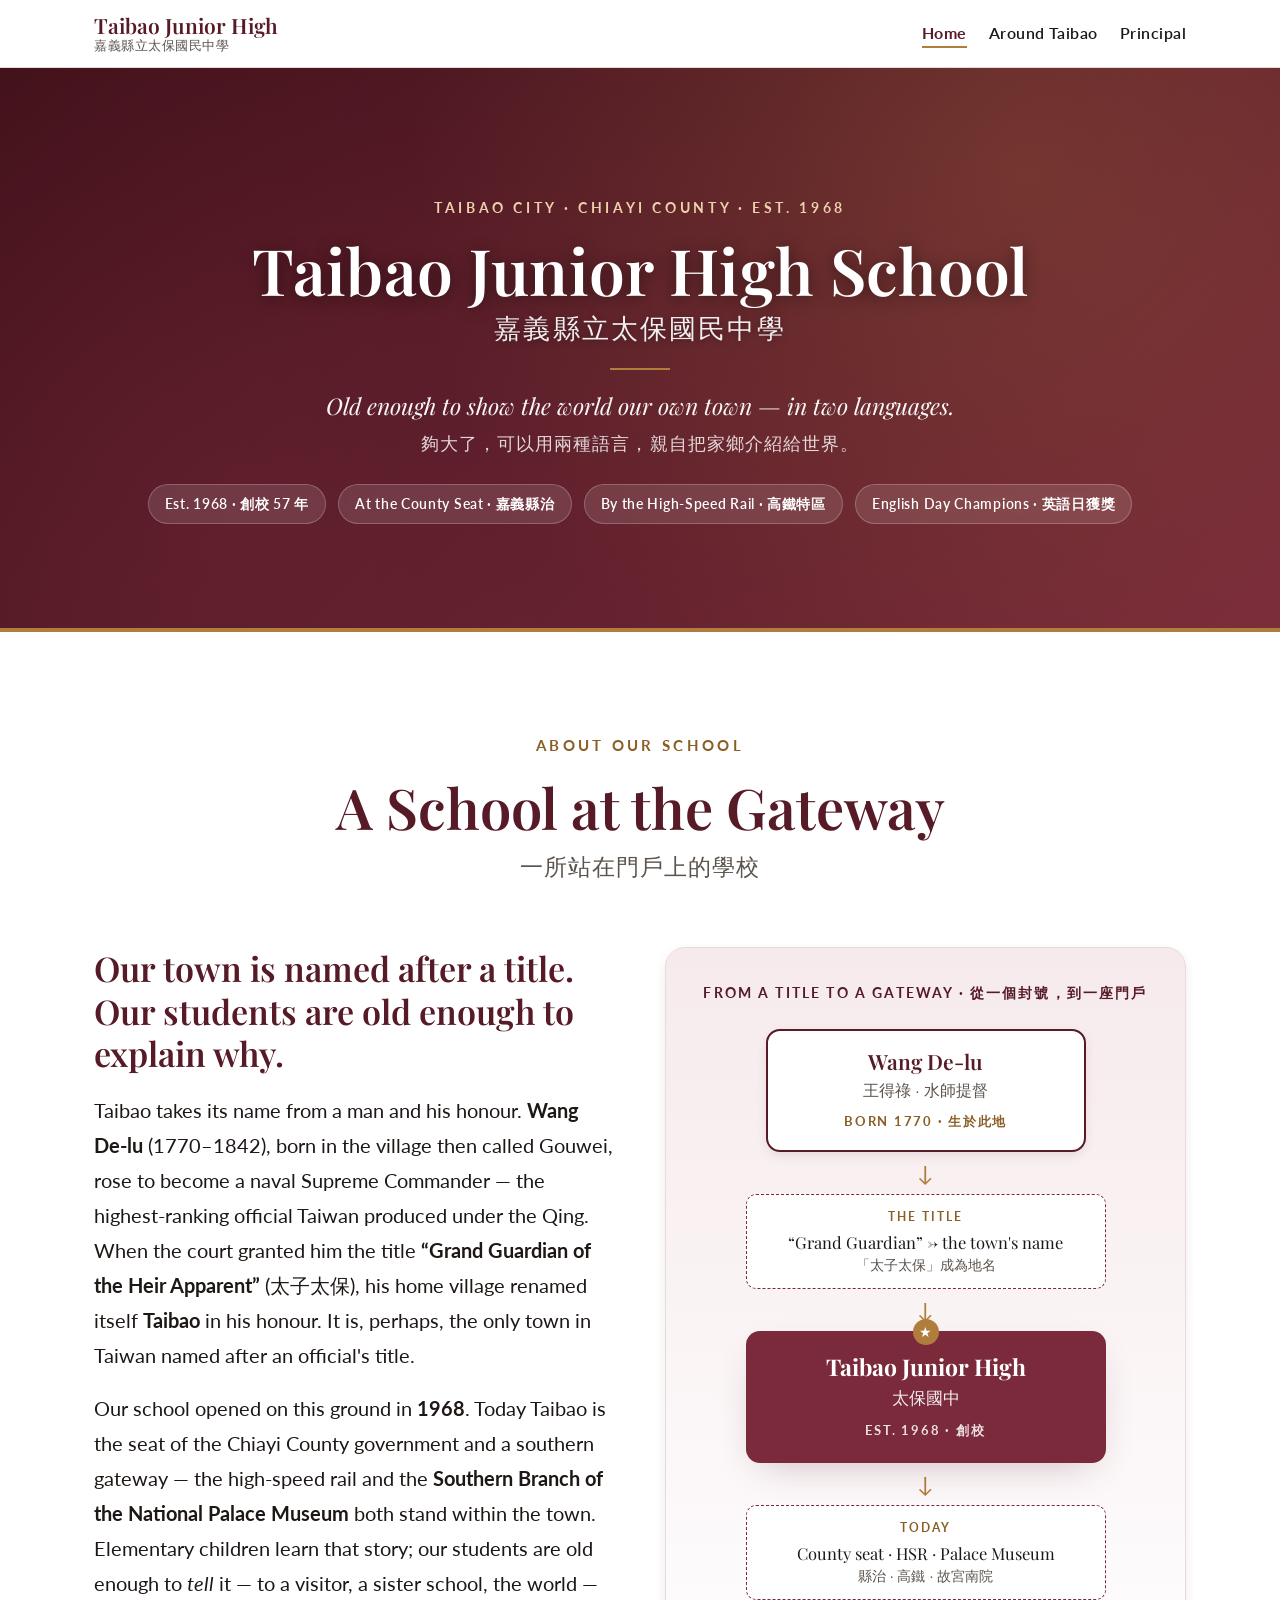
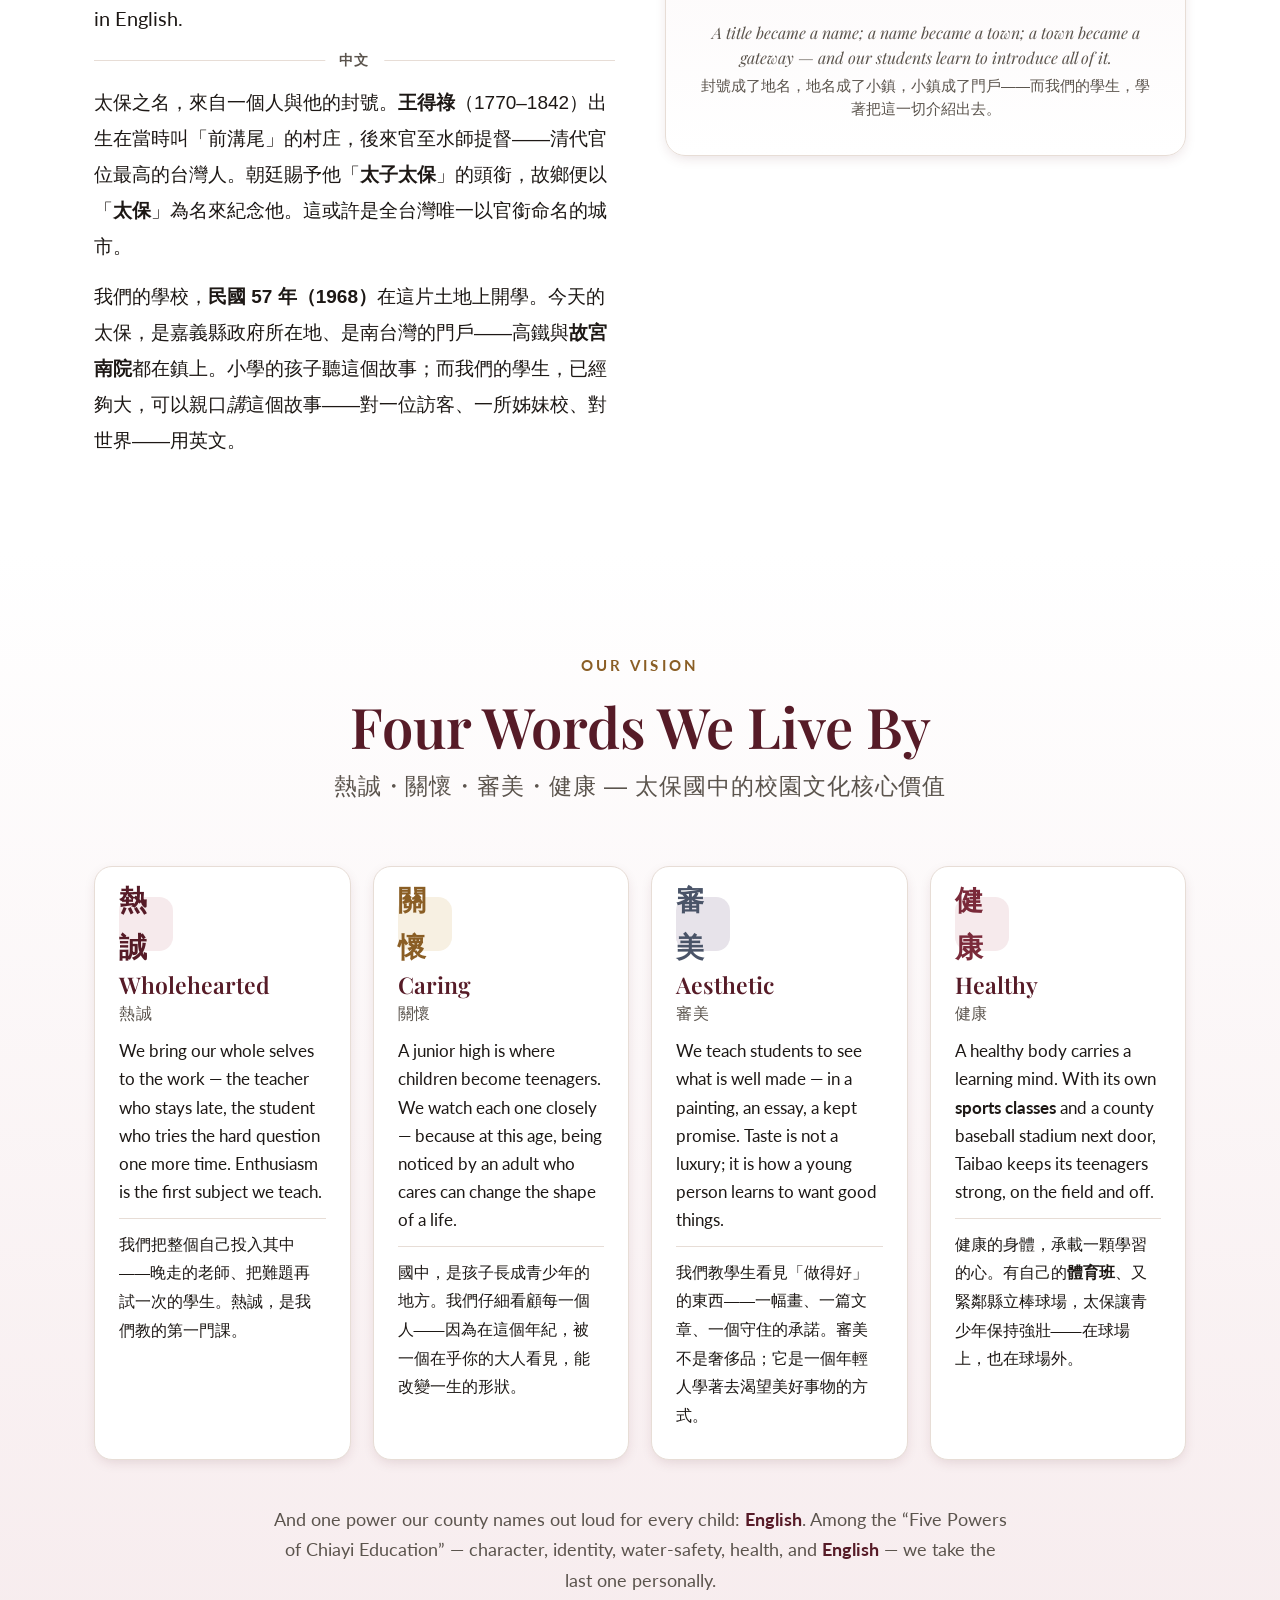
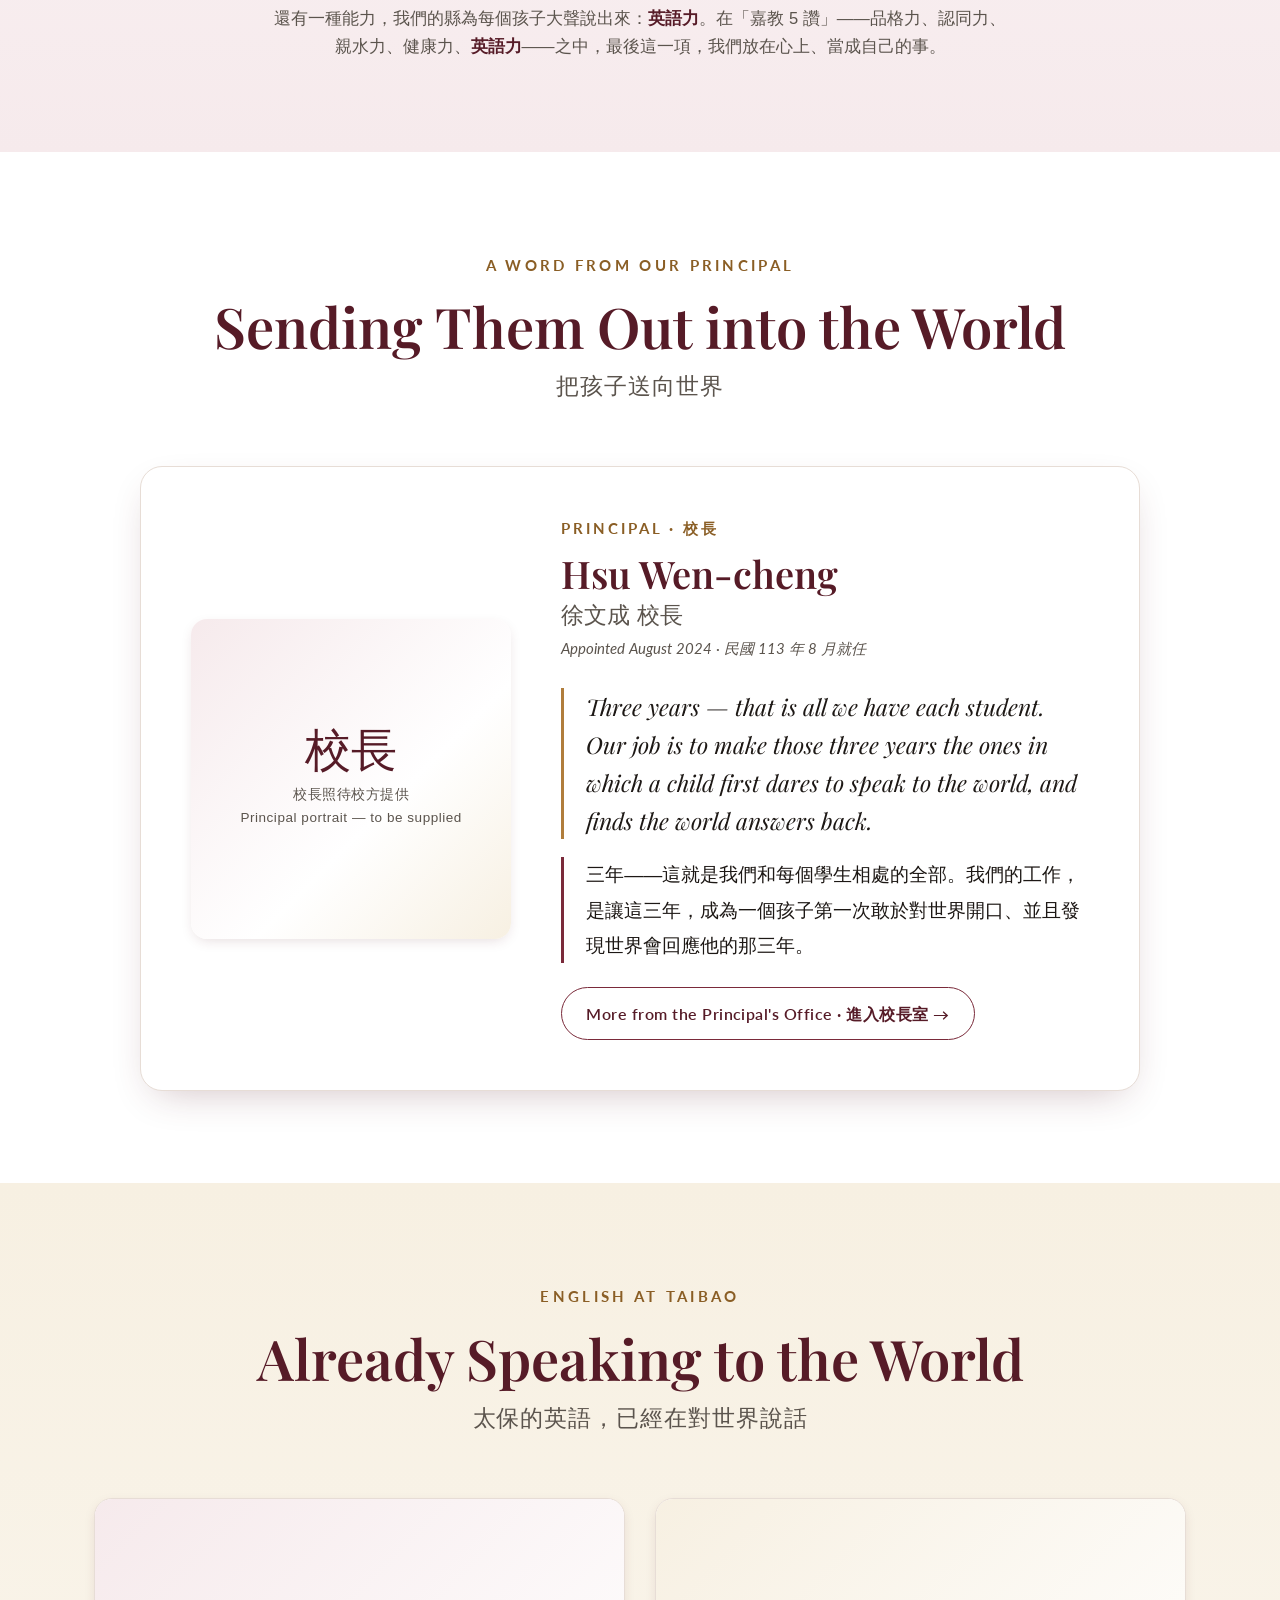
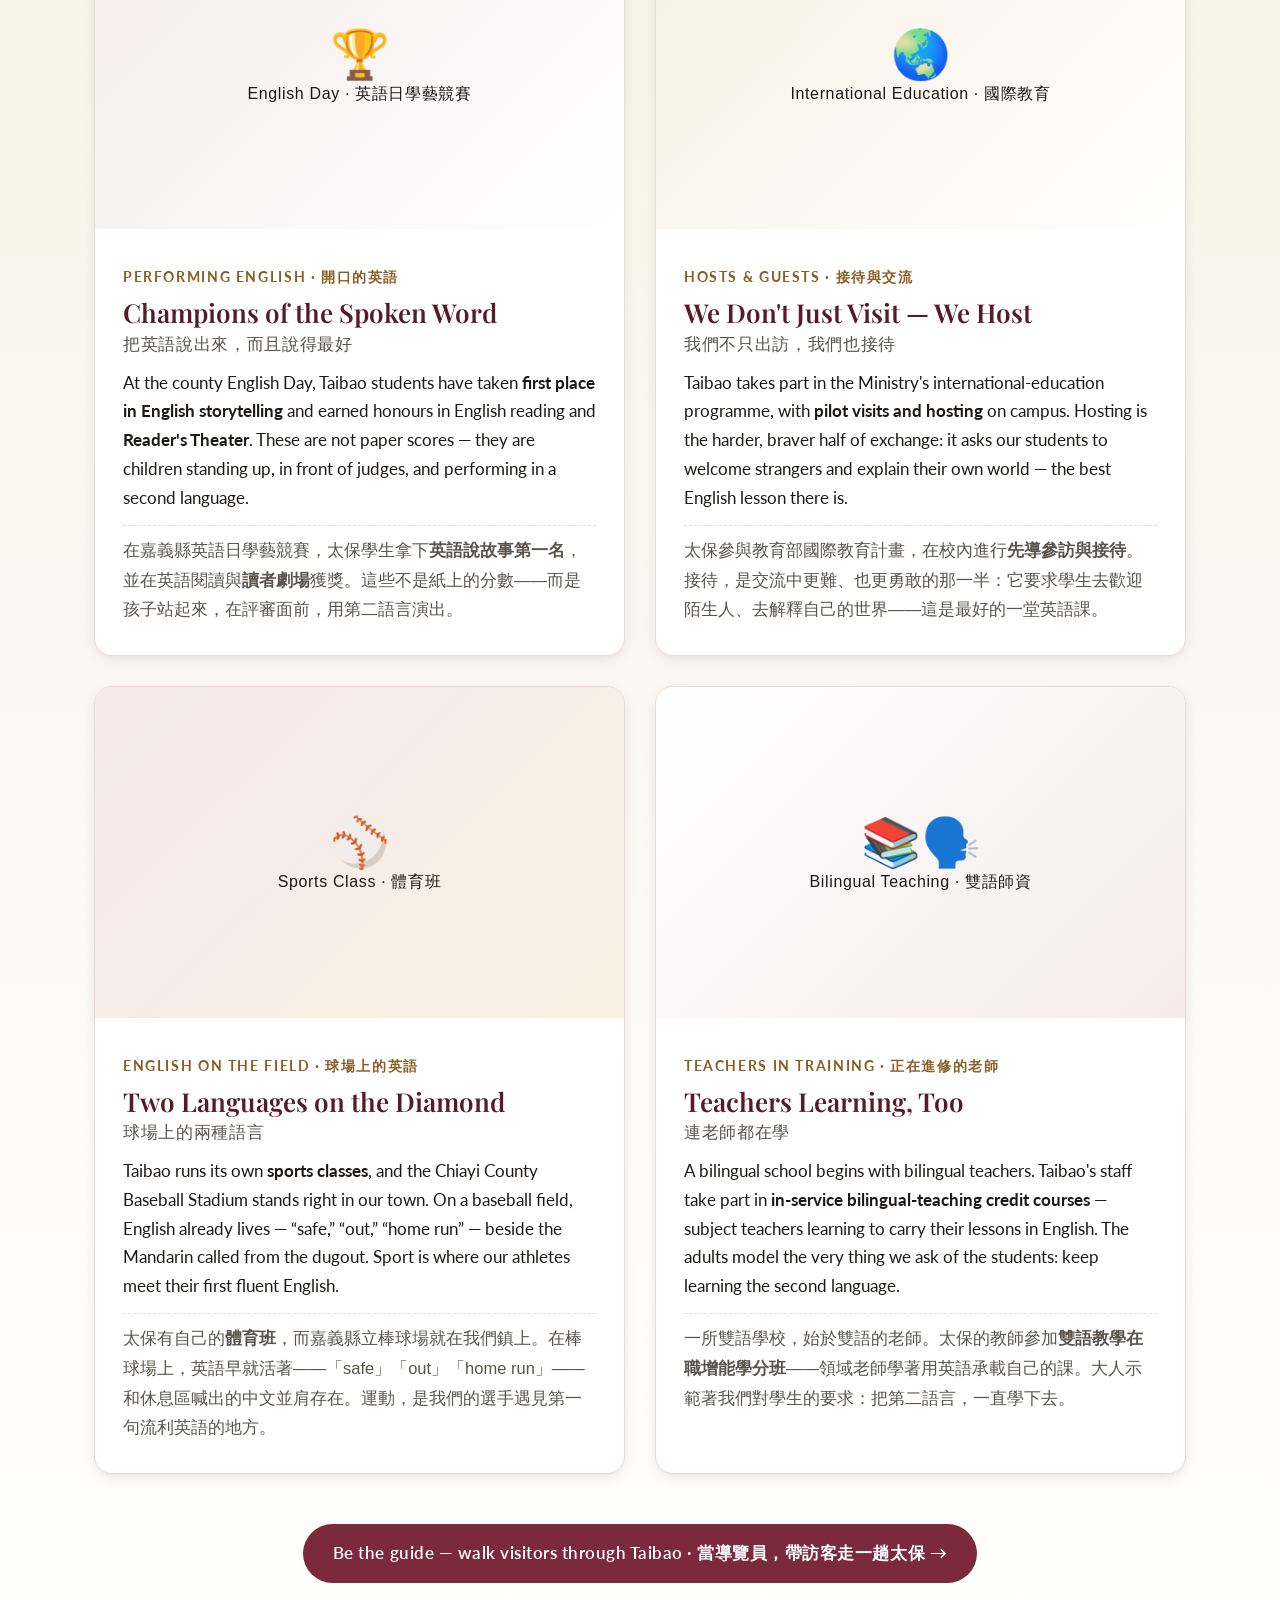
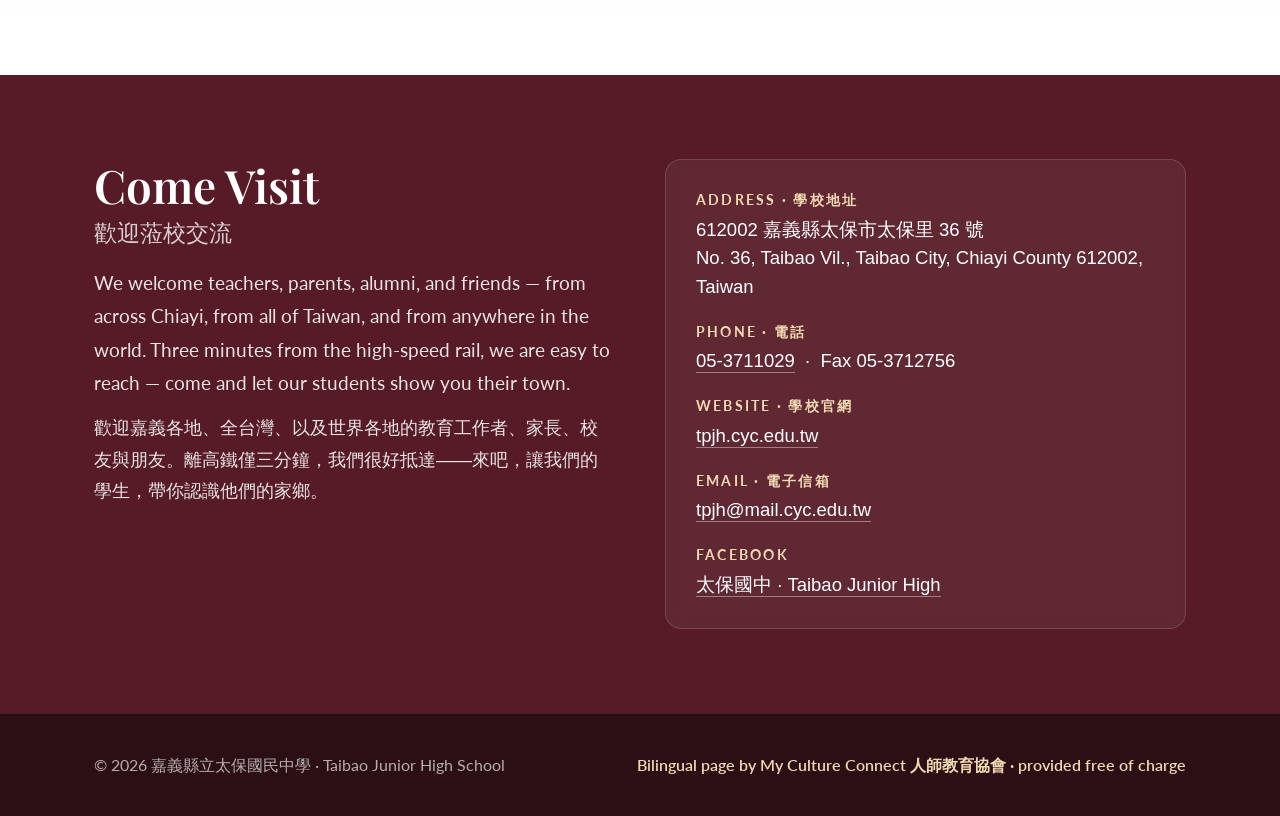
==== index.html @ 7dde96af "Initial bilingual site for Taibao Junior High School (太保國中) Three-page static bilingual (English-pri" ====
<!doctype html>
<html lang="en">
<head>
<meta charset="utf-8">
<meta http-equiv="Cache-Control" content="no-cache, no-store, must-revalidate">
<meta http-equiv="Pragma" content="no-cache">
<meta http-equiv="Expires" content="0">
<meta name="viewport" content="width=device-width,initial-scale=1">
<title>Taibao Junior High School · 嘉義縣立太保國民中學</title>
<meta name="description" content="Taibao Junior High School — a school at the civic gateway of Chiayi County, where students are old enough to show their hometown to the world in two languages. Home of English Day champions and the Southern Branch of the National Palace Museum. 嘉義縣立太保國民中學 — 座落於嘉義縣治與高鐵特區，培養能用雙語把家鄉介紹給世界的學生。">
<meta property="og:title" content="Taibao Junior High School · 嘉義縣立太保國民中學">
<meta property="og:description" content="Old enough to be the guides of our own town · 用雙語，把家鄉介紹給世界">
<meta property="og:type" content="website">

<link rel="preconnect" href="https://fonts.googleapis.com">
<link rel="preconnect" href="https://fonts.gstatic.com" crossorigin>
<link href="https://fonts.googleapis.com/css2?family=Playfair+Display:ital,wght@0,500;0,600;0,700;1,500;1,600&family=Lato:wght@400;500;700&display=swap" rel="stylesheet">

<link rel="stylesheet" href="assets/css/main.css">
</head>
<body>


<!-- ============ TOPBAR ============ -->
<div class="topbar">
  <div class="wrap topbar-inner">
    <div class="topbar-brand">
      <div class="topbar-name">
        Taibao Junior High
        <small>嘉義縣立太保國民中學</small>
      </div>
    </div>
    <nav class="topbar-nav">
      <a href="" class="is-active">Home</a>
      <a href="around-taibao/">Around Taibao</a>
      <a href="principal/">Principal</a>
    </nav>
  </div>
</div>


<!-- ============ TITLE ============ -->
<header class="title">
  <div class="wrap">
    <span class="title__eyebrow">Taibao City · Chiayi County · Est. 1968</span>
    <h1>Taibao Junior High School
      <div class="h1-zh">嘉義縣立太保國民中學</div>
    </h1>

    <hr class="title__divider">

    <p class="title__tagline">
      Old enough to show the world our own town &mdash; in two languages.
      <span class="tagline-zh">夠大了，可以用兩種語言，親自把家鄉介紹給世界。</span>
    </p>

    <div class="title__chips">
      <span>Est. 1968 · 創校 57 年</span>
      <span>At the County Seat · 嘉義縣治</span>
      <span>By the High-Speed Rail · 高鐵特區</span>
      <span>English Day Champions · 英語日獲獎</span>
    </div>
  </div>
</header>


<!-- ============ ABOUT ============ -->
<section class="about" id="about">
  <div class="wrap">
    <div class="section-head">
      <div class="eyebrow">About Our School</div>
      <h2>A School at the Gateway</h2>
      <div class="h2-zh">一所站在門戶上的學校</div>
    </div>

    <div class="about-grid">

      <div class="about-text">
        <h3>Our town is named after a title. Our students are old enough to explain why.</h3>
        <p class="en">Taibao takes its name from a man and his honour. <strong>Wang De-lu</strong> (1770&ndash;1842), born in the village then called Gouwei, rose to become a naval Supreme Commander &mdash; the highest-ranking official Taiwan produced under the Qing. When the court granted him the title <strong>&ldquo;Grand Guardian of the Heir Apparent&rdquo;</strong> (太子太保), his home village renamed itself <strong>Taibao</strong> in his honour. It is, perhaps, the only town in Taiwan named after an official's title.</p>
        <p class="en">Our school opened on this ground in <strong>1968</strong>. Today Taibao is the seat of the Chiayi County government and a southern gateway &mdash; the high-speed rail and the <strong>Southern Branch of the National Palace Museum</strong> both stand within the town. Elementary children learn that story; our students are old enough to <em>tell</em> it &mdash; to a visitor, a sister school, the world &mdash; in English.</p>

        <div class="zh-divider"></div>
        <div class="zh">
          <p>太保之名，來自一個人與他的封號。<strong>王得祿</strong>（1770&ndash;1842）出生在當時叫「前溝尾」的村庄，後來官至水師提督——清代官位最高的台灣人。朝廷賜予他「<strong>太子太保</strong>」的頭銜，故鄉便以「<strong>太保</strong>」為名來紀念他。這或許是全台灣唯一以官銜命名的城市。</p>
          <p>我們的學校，<strong>民國 57 年（1968）</strong>在這片土地上開學。今天的太保，是嘉義縣政府所在地、是南台灣的門戶——高鐵與<strong>故宮南院</strong>都在鎮上。小學的孩子聽這個故事；而我們的學生，已經夠大，可以親口<em>講</em>這個故事——對一位訪客、一所姊妹校、對世界——用英文。</p>
        </div>
      </div>

      <aside class="lineage" aria-label="Taibao town and school timeline">
        <div class="lineage__label">From a Title to a Gateway · 從一個封號，到一座門戶</div>

        <div class="lineage__trunk">
          <div class="name">Wang De-lu</div>
          <div class="name-zh">王得祿 · 水師提督</div>
          <div class="year">BORN 1770 · 生於此地</div>
        </div>

        <div class="lineage__arrow">↓</div>

        <div class="lineage__branch-step">
          <div class="step-label">the title</div>
          <div class="step-text">&ldquo;Grand Guardian&rdquo; → the town's name<br><small>「太子太保」成為地名</small></div>
        </div>

        <div class="lineage__arrow">↓</div>

        <div class="lineage__seed">
          <div class="name">Taibao Junior High</div>
          <div class="name-zh">太保國中</div>
          <div class="year">EST. 1968 · 創校</div>
        </div>

        <div class="lineage__arrow">↓</div>

        <div class="lineage__branch-step">
          <div class="step-label">today</div>
          <div class="step-text">County seat · HSR · Palace Museum<br><small>縣治 · 高鐵 · 故宮南院</small></div>
        </div>

        <p class="lineage__caption">
          A title became a name; a name became a town; a town became a gateway &mdash; and our students learn to introduce all of it.
          <span class="zh">封號成了地名，地名成了小鎮，小鎮成了門戶——而我們的學生，學著把這一切介紹出去。</span>
        </p>
      </aside>
    </div>
  </div>
</section>


<!-- ============ IDENTITY (vision 熱誠・關懷・審美・健康 + 嘉教5讚) ============ -->
<section class="identity" id="identity">
  <div class="wrap">
    <div class="section-head">
      <div class="eyebrow">Our Vision</div>
      <h2>Four Words We Live By</h2>
      <div class="h2-zh">熱誠・關懷・審美・健康 — 太保國中的校園文化核心價值</div>
    </div>

    <div class="pillars">

      <article class="pillar">
        <div class="icon">熱誠</div>
        <h3>Wholehearted
          <small>熱誠</small>
        </h3>
        <p class="en-body">We bring our whole selves to the work &mdash; the teacher who stays late, the student who tries the hard question one more time. Enthusiasm is the first subject we teach.</p>
        <div class="divider-tiny"></div>
        <p class="zh-body">我們把整個自己投入其中——晚走的老師、把難題再試一次的學生。熱誠，是我們教的第一門課。</p>
      </article>

      <article class="pillar">
        <div class="icon">關懷</div>
        <h3>Caring
          <small>關懷</small>
        </h3>
        <p class="en-body">A junior high is where children become teenagers. We watch each one closely &mdash; because at this age, being noticed by an adult who cares can change the shape of a life.</p>
        <div class="divider-tiny"></div>
        <p class="zh-body">國中，是孩子長成青少年的地方。我們仔細看顧每一個人——因為在這個年紀，被一個在乎你的大人看見，能改變一生的形狀。</p>
      </article>

      <article class="pillar">
        <div class="icon">審美</div>
        <h3>Aesthetic
          <small>審美</small>
        </h3>
        <p class="en-body">We teach students to see what is well made &mdash; in a painting, an essay, a kept promise. Taste is not a luxury; it is how a young person learns to want good things.</p>
        <div class="divider-tiny"></div>
        <p class="zh-body">我們教學生看見「做得好」的東西——一幅畫、一篇文章、一個守住的承諾。審美不是奢侈品；它是一個年輕人學著去渴望美好事物的方式。</p>
      </article>

      <article class="pillar">
        <div class="icon">健康</div>
        <h3>Healthy
          <small>健康</small>
        </h3>
        <p class="en-body">A healthy body carries a learning mind. With its own <strong>sports classes</strong> and a county baseball stadium next door, Taibao keeps its teenagers strong, on the field and off.</p>
        <div class="divider-tiny"></div>
        <p class="zh-body">健康的身體，承載一顆學習的心。有自己的<strong>體育班</strong>、又緊鄰縣立棒球場，太保讓青少年保持強壯——在球場上，也在球場外。</p>
      </article>

    </div>

    <p class="identity__note">
      And one power our county names out loud for every child: <strong>English</strong>. Among the &ldquo;Five Powers of Chiayi Education&rdquo; &mdash; character, identity, water-safety, health, and <strong>English</strong> &mdash; we take the last one personally.
      <span class="zh">還有一種能力，我們的縣為每個孩子大聲說出來：<strong>英語力</strong>。在「嘉教 5 讚」——品格力、認同力、親水力、健康力、<strong>英語力</strong>——之中，最後這一項，我們放在心上、當成自己的事。</span>
    </p>
  </div>
</section>


<!-- ============ PRINCIPAL ============ -->
<!-- NOTE: Principal name 徐文成 per Chiayi County school registry (appointed 2024-08).
     Confirm English romanisation + portrait + a real quote with the school before public launch. -->
<section class="principal" id="principal">
  <div class="wrap">
    <div class="section-head">
      <div class="eyebrow">A Word from Our Principal</div>
      <h2>Sending Them Out into the World</h2>
      <div class="h2-zh">把孩子送向世界</div>
    </div>

    <div class="principal-card">
      <div class="principal-photo">
        <!-- Drop principal portrait at /photos/principal-portrait.jpg and replace the placeholder below -->
        <div class="placeholder">
          <div class="glyph">校長</div>
          <small>校長照待校方提供<br>Principal portrait — to be supplied</small>
        </div>
      </div>

      <div class="principal-text">
        <div class="role">Principal · 校長</div>
        <h3>Hsu Wen-cheng
          <small>徐文成 校長</small>
        </h3>
        <p class="since">Appointed August 2024 · 民國 113 年 8 月就任</p>

        <blockquote>
          Three years &mdash; that is all we have each student. Our job is to make those three years the ones in which a child first dares to speak to the world, and finds the world answers back.
        </blockquote>

        <div class="zh-quote">
          三年——這就是我們和每個學生相處的全部。我們的工作，是讓這三年，成為一個孩子第一次敢於對世界開口、並且發現世界會回應他的那三年。
        </div>

        <a class="principal-cta" href="principal/">More from the Principal's Office · 進入校長室 →</a>
      </div>
    </div>
  </div>
</section>


<!-- ============ ENGLISH AT TAIBAO ============ -->
<section class="life" id="english">
  <div class="wrap">
    <div class="section-head">
      <div class="eyebrow">English at Taibao</div>
      <h2>Already Speaking to the World</h2>
      <div class="h2-zh">太保的英語，已經在對世界說話</div>
    </div>

    <div class="life-grid">

      <article class="life-card">
        <div class="life-card__img bg-garnet">
          <div class="glyph">🏆<small>English Day · 英語日學藝競賽</small></div>
        </div>
        <div class="life-card__body">
          <span class="tag">Performing English · 開口的英語</span>
          <h3>Champions of the Spoken Word
            <small>把英語說出來，而且說得最好</small>
          </h3>
          <p class="en-text">At the county English Day, Taibao students have taken <strong>first place in English storytelling</strong> and earned honours in English reading and <strong>Reader's Theater</strong>. These are not paper scores &mdash; they are children standing up, in front of judges, and performing in a second language.</p>
          <p class="zh-text">在嘉義縣英語日學藝競賽，太保學生拿下<strong>英語說故事第一名</strong>，並在英語閱讀與<strong>讀者劇場</strong>獲獎。這些不是紙上的分數——而是孩子站起來，在評審面前，用第二語言演出。</p>
        </div>
      </article>

      <article class="life-card">
        <div class="life-card__img bg-bronze">
          <div class="glyph">🌏<small>International Education · 國際教育</small></div>
        </div>
        <div class="life-card__body">
          <span class="tag">Hosts &amp; Guests · 接待與交流</span>
          <h3>We Don't Just Visit — We Host
            <small>我們不只出訪，我們也接待</small>
          </h3>
          <p class="en-text">Taibao takes part in the Ministry's international-education programme, with <strong>pilot visits and hosting</strong> on campus. Hosting is the harder, braver half of exchange: it asks our students to welcome strangers and explain their own world &mdash; the best English lesson there is.</p>
          <p class="zh-text">太保參與教育部國際教育計畫，在校內進行<strong>先導參訪與接待</strong>。接待，是交流中更難、也更勇敢的那一半：它要求學生去歡迎陌生人、去解釋自己的世界——這是最好的一堂英語課。</p>
        </div>
      </article>

      <article class="life-card">
        <div class="life-card__img bg-mixed">
          <div class="glyph">⚾<small>Sports Class · 體育班</small></div>
        </div>
        <div class="life-card__body">
          <span class="tag">English on the Field · 球場上的英語</span>
          <h3>Two Languages on the Diamond
            <small>球場上的兩種語言</small>
          </h3>
          <p class="en-text">Taibao runs its own <strong>sports classes</strong>, and the Chiayi County Baseball Stadium stands right in our town. On a baseball field, English already lives &mdash; &ldquo;safe,&rdquo; &ldquo;out,&rdquo; &ldquo;home run&rdquo; &mdash; beside the Mandarin called from the dugout. Sport is where our athletes meet their first fluent English.</p>
          <p class="zh-text">太保有自己的<strong>體育班</strong>，而嘉義縣立棒球場就在我們鎮上。在棒球場上，英語早就活著——「safe」「out」「home run」——和休息區喊出的中文並肩存在。運動，是我們的選手遇見第一句流利英語的地方。</p>
        </div>
      </article>

      <article class="life-card">
        <div class="life-card__img bg-garnet-soft">
          <div class="glyph">📚🗣️<small>Bilingual Teaching · 雙語師資</small></div>
        </div>
        <div class="life-card__body">
          <span class="tag">Teachers in Training · 正在進修的老師</span>
          <h3>Teachers Learning, Too
            <small>連老師都在學</small>
          </h3>
          <p class="en-text">A bilingual school begins with bilingual teachers. Taibao's staff take part in <strong>in-service bilingual-teaching credit courses</strong> &mdash; subject teachers learning to carry their lessons in English. The adults model the very thing we ask of the students: keep learning the second language.</p>
          <p class="zh-text">一所雙語學校，始於雙語的老師。太保的教師參加<strong>雙語教學在職增能學分班</strong>——領域老師學著用英語承載自己的課。大人示範著我們對學生的要求：把第二語言，一直學下去。</p>
        </div>
      </article>

    </div>

    <div class="life-cta">
      <a href="around-taibao/" class="life-cta-link">
        Be the guide — walk visitors through Taibao · 當導覽員，帶訪客走一趟太保 →
      </a>
    </div>
  </div>
</section>


<!-- ============ VISIT ============ -->
<section class="visit" id="visit">
  <div class="wrap">
    <div class="visit-grid">
      <div>
        <h2>Come Visit
          <small>歡迎蒞校交流</small>
        </h2>
        <p>We welcome teachers, parents, alumni, and friends &mdash; from across Chiayi, from all of Taiwan, and from anywhere in the world. Three minutes from the high-speed rail, we are easy to reach &mdash; come and let our students show you their town.</p>
        <p class="zh">歡迎嘉義各地、全台灣、以及世界各地的教育工作者、家長、校友與朋友。離高鐵僅三分鐘，我們很好抵達——來吧，讓我們的學生，帶你認識他們的家鄉。</p>
      </div>

      <div class="contact">
        <dl>
          <div>
            <dt>Address · 學校地址</dt>
            <dd>612002 嘉義縣太保市太保里 36 號<br>
            No. 36, Taibao Vil., Taibao City, Chiayi County 612002, Taiwan</dd>
          </div>
          <div>
            <dt>Phone · 電話</dt>
            <dd><a href="tel:+88653711029">05-3711029</a> &nbsp;·&nbsp; Fax 05-3712756</dd>
          </div>
          <div>
            <dt>Website · 學校官網</dt>
            <dd><a href="https://www.tpjh.cyc.edu.tw/" target="_blank" rel="noopener">tpjh.cyc.edu.tw</a></dd>
          </div>
          <div>
            <dt>Email · 電子信箱</dt>
            <dd><a href="mailto:tpjh@mail.cyc.edu.tw">tpjh@mail.cyc.edu.tw</a></dd>
          </div>
          <div>
            <dt>Facebook</dt>
            <dd><a href="https://www.facebook.com/106437709393823/" target="_blank" rel="noopener">太保國中 · Taibao Junior High</a></dd>
          </div>
        </dl>
      </div>
    </div>
  </div>
</section>


<!-- ============ FOOTER ============ -->
<footer>
  <div class="wrap">
    <div>© 2026 嘉義縣立太保國民中學 · Taibao Junior High School</div>
    <div class="partner">Bilingual page by <a href="https://www.mycultureconnect.org/" target="_blank" rel="noopener">My Culture Connect 人師教育協會</a> &middot; provided free of charge</div>
  </div>
</footer>

</body>
</html>
---- assets/css/main.css ----
/* ============ Taibao Junior High · Bilingual Page Styles ============ */
/* Palette: garnet (the cinnabar-red of an imperial seal — the town is        */
/*          named after a Qing honorary title, 太子太保) + bronze (shared      */
/*          heritage accent with the sister school Taibao Elementary).         */
/*          Pure-white background throughout. Garnet distinguishes the junior  */
/*          high from the elementary's ink-blue and KangLang's coastal teal.   */

:root{
  --garnet:#7A2A3A;
  --garnet-deep:#561B27;
  --garnet-soft:#F6EAEC;
  --bronze:#B07D3C;
  --bronze-deep:#8A5E25;
  --bronze-soft:#F7F0E2;
  --stone:#4a5468;
  --stone-soft:#e7e3ea;
  --ink:#1d1815;
  --ink-soft:#5b544d;
  --line:#e7ddd6;
  --max:1140px;
  --shadow:0 14px 40px -16px rgba(86,27,39,.30);
  --shadow-sm:0 4px 14px -4px rgba(86,27,39,.18);
}

*{box-sizing:border-box;margin:0;padding:0;}
html{scroll-behavior:smooth;}
body{
  font-family:'Lato','PingFang TC','Apple LiGothic Medium','Microsoft JhengHei',sans-serif;
  color:var(--ink);
  background:#fff;
  /* Typography rule: 20px on mobile, 22px on desktop (see media query) */
  font-size:20px;
  line-height:1.7;
  -webkit-font-smoothing:antialiased;
}
img{max-width:100%;display:block;}
a{color:var(--garnet-deep);text-decoration:none;transition:color .2s;}
a:hover{color:var(--bronze-deep);}
.wrap{max-width:var(--max);margin:0 auto;padding:0 24px;}


/* ============ TOPBAR ============ */
.topbar{
  background:rgba(255,255,255,.95);
  border-bottom:1px solid var(--line);
  padding:14px 0;
  position:sticky;top:0;z-index:50;
  backdrop-filter:blur(8px);
}
.topbar-inner{
  display:flex;align-items:center;justify-content:space-between;gap:18px;
}
.topbar-brand{display:flex;align-items:center;gap:12px;}
.topbar-name{
  font-family:'Playfair Display','PingFang TC',serif;
  font-size:21px;font-weight:600;
  color:var(--garnet-deep);line-height:1.1;
}
.topbar-name a{color:inherit;}
.topbar-name small{
  display:block;
  font-family:'PingFang TC',sans-serif;
  font-size:13px;font-weight:500;
  color:var(--ink-soft);margin-top:2px;letter-spacing:.04em;
}
.topbar-nav{display:flex;gap:22px;flex-wrap:wrap;justify-content:flex-end;}
.topbar-nav a{
  color:var(--ink);font-size:15.5px;font-weight:600;
  letter-spacing:.03em;
}
.topbar-nav a:hover{color:var(--garnet);}
.topbar-nav a.is-active{color:var(--garnet-deep);font-weight:700;border-bottom:2px solid var(--bronze);}


/* ============ TITLE (home hero) ============ */
/* Pure-gradient hero. To use a real photo of the school gate / building,     */
/* uncomment the url() line below and drop the file in /photos.               */
.title{
  position:relative;
  background:
    /* url("../photos/hero-school.jpg") center 55%/cover no-repeat, */
    linear-gradient(135deg,#3F1019 0%,#561B27 45%,#7A2A3A 100%);
  padding:118px 0 104px;
  text-align:center;color:#fff;
  border-bottom:4px solid var(--bronze);
  overflow:hidden;
}
.title::after{
  content:"";position:absolute;inset:0;
  background:
    radial-gradient(circle at 80% 18%,rgba(176,125,60,.24),transparent 55%),
    radial-gradient(circle at 18% 82%,rgba(122,42,58,.34),transparent 55%);
  pointer-events:none;
}
.title > .wrap{position:relative;z-index:1;}
.title__eyebrow{
  display:inline-block;
  font-size:14px;letter-spacing:.26em;
  color:rgba(243,217,178,.96);font-weight:700;
  text-transform:uppercase;margin-bottom:16px;
}
.title h1{
  font-family:'Playfair Display','PingFang TC',serif;
  font-size:clamp(40px,7vw,64px);
  line-height:1.05;font-weight:600;letter-spacing:.005em;
  color:#fff;margin-bottom:6px;
  text-shadow:0 2px 16px rgba(0,0,0,.45);
}
.title .h1-zh{
  font-size:clamp(21px,2.6vw,27px);
  font-weight:500;letter-spacing:.08em;
  color:rgba(255,255,255,.92);margin-top:12px;
  font-family:'PingFang TC','Apple LiGothic Medium',sans-serif;
  text-shadow:0 1px 6px rgba(0,0,0,.35);
}
.title__divider{width:60px;height:2px;background:var(--bronze);margin:24px auto 18px;border:0;}
.title__tagline{
  max-width:680px;margin:0 auto;
  font-family:'Playfair Display',serif;font-style:italic;
  font-size:23px;color:rgba(255,255,255,.96);line-height:1.55;
}
.title__tagline .tagline-zh{
  display:block;font-style:normal;
  font-family:'PingFang TC',sans-serif;
  font-size:17.5px;margin-top:8px;
  color:rgba(255,255,255,.82);letter-spacing:.06em;
}
.title__chips{margin-top:26px;display:flex;gap:12px;flex-wrap:wrap;justify-content:center;}
.title__chips span{
  font-size:14px;font-weight:600;letter-spacing:.05em;
  color:#fff;background:rgba(255,255,255,.12);
  border:1px solid rgba(255,255,255,.22);
  padding:7px 16px;border-radius:99px;
  backdrop-filter:blur(4px);
}


/* ============ Section base ============ */
section{padding:92px 0;}
.section-head{text-align:center;margin-bottom:60px;}
.section-head .eyebrow{
  display:inline-block;
  color:var(--bronze-deep);font-size:15px;font-weight:700;
  letter-spacing:.22em;text-transform:uppercase;margin-bottom:14px;
}
.section-head h2{
  font-family:'Playfair Display','PingFang TC',serif;
  font-size:clamp(36px,6vw,56px);
  font-weight:600;color:var(--garnet-deep);line-height:1.2;margin-bottom:8px;
}
.section-head .h2-zh{
  font-family:'PingFang TC','Apple LiGothic Medium',sans-serif;
  font-size:23px;color:var(--ink-soft);font-weight:500;letter-spacing:.04em;
}
.section-head .lede{color:var(--ink-soft);font-size:20px;max-width:660px;margin:18px auto 0;}


/* ============ About ============ */
.about{background:#fff;}
.about-grid{display:grid;grid-template-columns:1fr 1fr;gap:50px;align-items:start;}
.about-text h3{
  font-family:'Playfair Display','PingFang TC',serif;
  font-size:34px;color:var(--garnet-deep);line-height:1.25;margin-bottom:18px;font-weight:600;
}
.about-text .en{font-size:20px;color:var(--ink);margin-bottom:18px;line-height:1.75;}
.about-text .zh-divider{height:1px;background:var(--line);margin:24px 0;position:relative;}
.about-text .zh-divider::before{
  content:"中文";position:absolute;top:50%;left:50%;transform:translate(-50%,-50%);
  background:#fff;padding:0 14px;font-size:14px;color:var(--ink-soft);
  letter-spacing:.12em;text-transform:uppercase;font-weight:600;
}
.about-text .zh{
  font-family:'PingFang TC','Apple LiGothic Medium',sans-serif;
  font-size:19px;color:var(--ink);line-height:1.9;
}
.about-text .zh p + p{margin-top:14px;}

/* timeline aside */
.lineage{
  background:linear-gradient(180deg,var(--garnet-soft) 0%,#fff 100%);
  border:1px solid var(--line);border-radius:20px;padding:34px 30px;box-shadow:var(--shadow-sm);
}
.lineage__label{
  text-align:center;font-size:13.5px;font-weight:700;
  letter-spacing:.16em;text-transform:uppercase;color:var(--garnet-deep);margin-bottom:24px;
}
.lineage__trunk{
  background:#fff;border:2px solid var(--garnet-deep);border-radius:14px;
  padding:18px 20px;text-align:center;margin:0 auto;max-width:320px;box-shadow:var(--shadow-sm);
}
.lineage__trunk .name{font-family:'Playfair Display',serif;font-size:21px;font-weight:600;color:var(--garnet-deep);line-height:1.2;}
.lineage__trunk .name-zh{font-family:'PingFang TC',sans-serif;font-size:15.5px;color:var(--ink-soft);margin-top:4px;}
.lineage__trunk .year{font-size:12.5px;color:var(--bronze-deep);font-weight:700;letter-spacing:.14em;margin-top:6px;}
.lineage__arrow{text-align:center;color:var(--bronze);font-size:22px;line-height:1;margin:10px 0;}
.lineage__branch-step{
  background:#fff;border:1px dashed var(--garnet);border-radius:10px;
  padding:12px 16px;text-align:center;max-width:360px;margin:0 auto;color:var(--ink);
}
.lineage__branch-step .step-label{font-size:12px;font-weight:700;letter-spacing:.16em;color:var(--bronze-deep);margin-bottom:4px;text-transform:uppercase;}
.lineage__branch-step .step-text{font-family:'Playfair Display',serif;font-size:16.5px;color:var(--ink);line-height:1.4;}
.lineage__branch-step .step-text small{display:block;font-family:'PingFang TC',sans-serif;font-size:14px;color:var(--ink-soft);margin-top:2px;}
.lineage__seed{
  background:var(--garnet);color:#fff;border-radius:14px;padding:22px 24px;text-align:center;
  margin:0 auto;max-width:360px;box-shadow:var(--shadow);position:relative;
}
.lineage__seed::before{
  content:"★";position:absolute;top:-12px;left:50%;transform:translateX(-50%);
  background:var(--bronze);color:#fff;width:26px;height:26px;border-radius:99px;
  display:flex;align-items:center;justify-content:center;font-size:14px;
}
.lineage__seed .name{font-family:'Playfair Display',serif;font-size:23px;font-weight:700;line-height:1.2;}
.lineage__seed .name-zh{font-family:'PingFang TC',sans-serif;font-size:16.5px;margin-top:4px;color:rgba(255,255,255,.92);}
.lineage__seed .year{font-size:13px;color:rgba(255,255,255,.85);font-weight:700;letter-spacing:.14em;margin-top:6px;}
.lineage__caption{margin-top:20px;text-align:center;font-family:'Playfair Display',serif;font-style:italic;font-size:16px;color:var(--ink-soft);line-height:1.6;}
.lineage__caption .zh{display:block;font-style:normal;font-family:'PingFang TC',sans-serif;font-size:14.5px;margin-top:4px;}


/* ============ Identity (vision + 5 powers) ============ */
.identity{background:linear-gradient(180deg,#fff 0%,var(--garnet-soft) 100%);}
.pillars{display:grid;grid-template-columns:repeat(4,1fr);gap:22px;}
.pillar{
  background:#fff;border-radius:18px;padding:30px 24px 28px;
  border:1px solid var(--line);box-shadow:var(--shadow-sm);
  transition:transform .25s,box-shadow .25s,border-color .25s;position:relative;
}
.pillar:hover{transform:translateY(-4px);box-shadow:var(--shadow);border-color:var(--garnet);}
.pillar .icon{
  width:54px;height:54px;border-radius:14px;
  background:var(--garnet-soft);color:var(--garnet-deep);
  display:flex;align-items:center;justify-content:center;
  font-size:28px;font-weight:700;font-family:'PingFang TC',serif;margin-bottom:20px;
}
.pillar:nth-child(2) .icon{background:var(--bronze-soft);color:var(--bronze-deep);}
.pillar:nth-child(3) .icon{background:var(--stone-soft);color:var(--stone);}
.pillar:nth-child(4) .icon{background:var(--garnet-soft);color:var(--garnet);}
.pillar h3{
  font-family:'Playfair Display','PingFang TC',serif;
  font-size:23px;color:var(--garnet-deep);line-height:1.25;font-weight:600;margin-bottom:6px;
}
.pillar h3 small{display:block;font-family:'PingFang TC',sans-serif;font-size:15.5px;color:var(--ink-soft);font-weight:500;margin-top:4px;letter-spacing:.04em;}
.pillar .en-body{font-size:16.5px;color:var(--ink);margin:14px 0 8px;line-height:1.7;}
.pillar .divider-tiny{height:1px;background:var(--line);margin:12px 0;}
.pillar .zh-body{font-family:'PingFang TC',sans-serif;font-size:15.5px;color:var(--ink);line-height:1.85;}
.identity__note{
  text-align:center;margin-top:44px;font-size:18px;color:var(--ink-soft);
  max-width:740px;margin-left:auto;margin-right:auto;
}
.identity__note strong{color:var(--garnet-deep);}
.identity__note .zh{display:block;font-family:'PingFang TC',sans-serif;font-size:16.5px;margin-top:8px;}


/* ============ Principal (home card) ============ */
.principal{background:#fff;}
.principal-card{
  display:grid;grid-template-columns:.85fr 1.4fr;gap:50px;align-items:center;
  background:#fff;border-radius:22px;padding:50px;border:1px solid var(--line);
  box-shadow:var(--shadow);max-width:1000px;margin:0 auto;
}
.principal-photo{
  position:relative;border-radius:16px;overflow:hidden;aspect-ratio:1/1;box-shadow:var(--shadow-sm);
  background:linear-gradient(135deg,var(--garnet-soft) 0%,#fff 60%,var(--bronze-soft) 100%);
  display:flex;align-items:center;justify-content:center;color:var(--garnet-deep);
}
.principal-photo img{width:100%;height:100%;object-fit:cover;object-position:center top;}
.principal-photo .placeholder{text-align:center;font-family:'Playfair Display',serif;padding:20px;}
.principal-photo .placeholder .glyph{font-size:46px;line-height:1;font-family:'PingFang TC',serif;}
.principal-photo .placeholder small{display:block;font-family:'PingFang TC',sans-serif;font-size:13.5px;color:var(--ink-soft);margin-top:10px;letter-spacing:.04em;}
.principal-text .role{color:var(--bronze-deep);font-size:14.5px;font-weight:700;letter-spacing:.2em;text-transform:uppercase;margin-bottom:10px;}
.principal-text h3{font-family:'Playfair Display',serif;font-size:38px;font-weight:600;color:var(--garnet-deep);line-height:1.15;margin-bottom:6px;}
.principal-text h3 small{display:block;font-family:'PingFang TC',sans-serif;font-size:23px;color:var(--ink-soft);font-weight:500;margin-top:6px;}
.principal-text .since{font-size:15px;color:var(--ink-soft);font-style:italic;margin-top:8px;}
.principal-text blockquote{
  font-family:'Playfair Display',serif;font-style:italic;font-size:23px;color:var(--ink);
  line-height:1.65;margin:26px 0 14px;padding-left:22px;border-left:3px solid var(--bronze);
}
.principal-text .zh-quote{
  font-family:'PingFang TC',sans-serif;font-style:normal;font-size:19px;color:var(--ink);
  line-height:1.85;padding-left:22px;border-left:3px solid var(--garnet);margin-top:18px;
}
.principal-cta{
  margin-top:24px;display:inline-flex;align-items:center;gap:8px;
  padding:12px 24px;border:1.5px solid var(--garnet);border-radius:99px;color:var(--garnet-deep);
  font-weight:600;font-size:16px;letter-spacing:.03em;transition:background .2s,color .2s;
}
.principal-cta:hover{background:var(--garnet);color:#fff;}


/* ============ Student Life / English at Taibao ============ */
.life{background:linear-gradient(180deg,var(--bronze-soft) 0%,#fff 100%);}
.life-grid{display:grid;grid-template-columns:repeat(2,1fr);gap:30px;}
.life-card{
  background:#fff;border-radius:18px;overflow:hidden;border:1px solid var(--line);
  box-shadow:var(--shadow-sm);transition:transform .25s,box-shadow .25s;
}
.life-card:hover{transform:translateY(-3px);box-shadow:var(--shadow);}
.life-card__img{aspect-ratio:16/10;overflow:hidden;display:flex;align-items:center;justify-content:center;position:relative;}
.life-card__img.bg-garnet{background:linear-gradient(135deg,var(--garnet-soft) 0%,#fff 100%);}
.life-card__img.bg-bronze{background:linear-gradient(135deg,var(--bronze-soft) 0%,#fff 100%);}
.life-card__img.bg-mixed{background:linear-gradient(135deg,var(--garnet-soft) 0%,var(--bronze-soft) 100%);}
.life-card__img.bg-garnet-soft{background:linear-gradient(135deg,#fff 0%,var(--garnet-soft) 100%);}
.life-card__img .glyph{font-family:'Playfair Display',serif;font-size:48px;color:var(--garnet-deep);text-align:center;line-height:1.05;}
.life-card__img .glyph small{display:block;font-family:'PingFang TC',sans-serif;font-size:16px;color:var(--ink);font-weight:500;font-style:normal;margin-top:10px;letter-spacing:.04em;}
.life-card__body{padding:26px 28px 30px;}
.life-card .tag{display:inline-block;font-size:13.5px;letter-spacing:.12em;text-transform:uppercase;color:var(--bronze-deep);font-weight:700;margin-bottom:8px;}
.life-card h3{font-family:'Playfair Display','PingFang TC',serif;font-size:26px;color:var(--garnet-deep);line-height:1.25;font-weight:600;margin-bottom:4px;}
.life-card h3 small{display:block;font-family:'PingFang TC',sans-serif;font-size:16.5px;color:var(--ink-soft);font-weight:500;margin-top:4px;letter-spacing:.04em;}
.life-card .en-text{font-size:17px;color:var(--ink);margin:14px 0 8px;line-height:1.7;}
.life-card .zh-text{font-family:'PingFang TC',sans-serif;font-size:16.5px;color:var(--ink-soft);line-height:1.8;padding-top:10px;border-top:1px dashed var(--line);margin-top:12px;}
.life-cta{text-align:center;margin-top:50px;}
.life-cta-link{display:inline-block;padding:15px 30px;background:var(--garnet);color:#fff;border-radius:99px;font-weight:600;font-size:17px;letter-spacing:.03em;transition:background .2s,transform .2s;}
.life-cta-link:hover{background:var(--garnet-deep);color:#fff;transform:translateY(-2px);}


/* ============ Visit ============ */
.visit{background:var(--garnet-deep);color:#fff;padding:84px 0;}
.visit-grid{display:grid;grid-template-columns:1fr 1fr;gap:50px;align-items:start;}
.visit h2{font-family:'Playfair Display',serif;font-size:46px;font-weight:600;line-height:1.15;margin-bottom:6px;color:#fff;}
.visit h2 small{display:block;font-family:'PingFang TC',sans-serif;font-size:23px;font-weight:500;color:rgba(255,255,255,.78);margin-top:8px;}
.visit p{font-size:19px;color:rgba(255,255,255,.88);margin-top:20px;line-height:1.75;}
.visit p.zh{font-family:'PingFang TC',sans-serif;margin-top:14px;font-size:18px;}
.contact{background:rgba(255,255,255,.06);border:1px solid rgba(255,255,255,.14);border-radius:16px;padding:28px 30px;backdrop-filter:blur(8px);}
.contact dl{display:grid;gap:18px;}
.contact dt{font-size:14px;letter-spacing:.16em;text-transform:uppercase;color:#f3d9b2;font-weight:700;margin-bottom:4px;}
.contact dd{font-size:18.5px;color:#fff;font-family:'PingFang TC',sans-serif;line-height:1.55;}
.contact dd a{color:#fff;border-bottom:1px solid rgba(255,255,255,.4);padding-bottom:1px;}
.contact dd a:hover{color:#f3d9b2;border-color:#f3d9b2;}


/* ============ Footer ============ */
footer{background:#2b0f15;color:rgba(255,255,255,.66);padding:38px 0;font-size:15.5px;border-top:1px solid rgba(255,255,255,.08);}
footer .wrap{display:flex;justify-content:space-between;align-items:center;flex-wrap:wrap;gap:14px;}
footer .partner{color:#f3d9b2;font-weight:600;}
footer .partner a{color:#f3d9b2;border-bottom:1px solid transparent;}
footer .partner a:hover{border-bottom-color:#f3d9b2;}


/* ============ Sub-page shared hero ============ */
.page-hero{
  background:linear-gradient(135deg,#3F1019 0%,#561B27 60%,#7A2A3A 100%);
  padding:66px 0 58px;color:#fff;border-bottom:4px solid var(--bronze);
}
.page-hero .eyebrow{display:inline-block;font-size:13.5px;letter-spacing:.22em;text-transform:uppercase;color:rgba(243,217,178,.96);font-weight:700;margin-bottom:14px;}
.page-hero h1{font-family:'Playfair Display','PingFang TC',serif;font-size:clamp(36px,5.5vw,52px);font-weight:600;line-height:1.1;color:#fff;margin-bottom:8px;}
.page-hero h1 .zh{display:block;font-family:'PingFang TC',sans-serif;font-size:clamp(19px,2.2vw,23px);font-weight:500;letter-spacing:.06em;color:rgba(255,255,255,.86);margin-top:10px;}
.page-hero .tagline{margin-top:18px;max-width:680px;font-family:'Playfair Display',serif;font-style:italic;font-size:20px;color:rgba(255,255,255,.93);line-height:1.55;}
.page-hero .tagline .zh{display:block;font-style:normal;font-family:'PingFang TC',sans-serif;font-size:16.5px;color:rgba(255,255,255,.8);margin-top:6px;letter-spacing:.06em;}


/* ============ Prose ============ */
.prose{padding:80px 0;background:#fff;}
.prose-inner{max-width:820px;margin:0 auto;}
.prose h2{font-family:'Playfair Display','PingFang TC',serif;font-size:33px;font-weight:600;color:var(--garnet-deep);line-height:1.25;margin:48px 0 14px;}
.prose h2:first-child{margin-top:0;}
.prose p{font-size:18.5px;color:var(--ink);line-height:1.8;margin:14px 0;}
.prose .zh-block{font-family:'PingFang TC',sans-serif;font-size:17.5px;color:var(--ink-soft);line-height:1.85;border-left:3px solid var(--garnet-soft);padding-left:18px;margin:14px 0 28px;}
.prose .pull-quote{font-family:'Playfair Display',serif;font-style:italic;font-size:23px;color:var(--garnet-deep);line-height:1.5;text-align:center;margin:40px 0;padding:26px 30px;background:var(--garnet-soft);border-radius:14px;}
.prose .pull-quote .zh{display:block;font-family:'PingFang TC',sans-serif;font-style:normal;font-size:17.5px;color:var(--ink-soft);margin-top:10px;}


/* ============ Guide stations (around-taibao) ============ */
.stations-section{padding:80px 0;background:linear-gradient(180deg,#fff 0%,var(--garnet-soft) 100%);}
.stations-wrap{max-width:1000px;margin:0 auto;}
.stations-intro{max-width:720px;margin:0 auto 50px;color:var(--ink-soft);font-size:19px;line-height:1.75;text-align:center;}
.stations-intro .zh{display:block;font-family:'PingFang TC',sans-serif;font-size:17px;margin-top:10px;}
.station{
  background:#fff;border-radius:16px;border:1px solid var(--line);
  box-shadow:var(--shadow-sm);margin-bottom:26px;overflow:hidden;
  transition:box-shadow .2s,transform .2s;
}
.station:hover{box-shadow:var(--shadow);transform:translateY(-2px);}
.station-head{
  display:flex;align-items:center;gap:20px;
  padding:24px 30px;background:linear-gradient(135deg,var(--garnet-soft) 0%,#fff 100%);
  border-bottom:1px solid var(--line);
}
.station:nth-child(even) .station-head{background:linear-gradient(135deg,var(--bronze-soft) 0%,#fff 100%);}
.station-num{
  width:58px;height:58px;border-radius:14px;background:var(--garnet);color:#fff;
  display:flex;align-items:center;justify-content:center;
  font-family:'Playfair Display',serif;font-size:30px;font-weight:600;flex-shrink:0;
}
.station:nth-child(even) .station-num{background:var(--bronze);}
.station-head h3{font-family:'Playfair Display','PingFang TC',serif;font-size:25px;color:var(--garnet-deep);line-height:1.2;font-weight:600;}
.station-head h3 .zh{display:block;font-family:'PingFang TC',sans-serif;font-size:16.5px;color:var(--ink-soft);font-weight:500;margin-top:3px;letter-spacing:.04em;}
.station-body{padding:26px 30px 30px;}
.station-body .context{font-size:18px;color:var(--ink);line-height:1.75;margin-bottom:6px;}
.station-body .context-zh{font-family:'PingFang TC',sans-serif;font-size:16.5px;color:var(--ink-soft);line-height:1.8;padding-top:8px;margin-top:8px;border-top:1px dashed var(--line);}

/* guide script box */
.guide{margin-top:22px;padding:22px 24px;background:var(--garnet-soft);border-radius:12px;border:1px solid #ecd9dd;}
.guide .label{font-size:12.5px;font-weight:700;letter-spacing:.16em;text-transform:uppercase;color:var(--garnet-deep);margin-bottom:12px;display:flex;align-items:center;gap:8px;}
.guide .script{font-family:'Playfair Display',serif;font-size:19px;color:var(--ink);line-height:1.7;font-style:italic;}
.speak-btn{
  appearance:none;cursor:pointer;border:1.5px solid var(--garnet);background:#fff;color:var(--garnet-deep);
  border-radius:99px;padding:8px 16px;font-size:14.5px;font-weight:600;font-family:'Lato',sans-serif;
  display:inline-flex;align-items:center;gap:7px;margin-top:14px;transition:background .2s,color .2s;letter-spacing:.02em;
}
.speak-btn:hover{background:var(--garnet);color:#fff;}
.speak-btn:active{transform:scale(.97);}
.speak-btn[aria-pressed="true"]{background:var(--garnet);color:#fff;}

/* vocabulary box */
.vocab{margin-top:20px;}
.vocab .label{font-size:12.5px;font-weight:700;letter-spacing:.16em;text-transform:uppercase;color:var(--bronze-deep);margin-bottom:10px;}
.vocab ul{list-style:none;padding:0;margin:0;display:grid;gap:10px;}
.vocab li{display:grid;grid-template-columns:auto 1fr;gap:12px;align-items:baseline;font-size:16.5px;color:var(--ink);line-height:1.5;}
.vocab .term{font-weight:700;color:var(--garnet-deep);font-family:'Lato',sans-serif;}
.vocab .pos{font-style:italic;color:var(--ink-soft);font-size:14px;margin-left:4px;}
.vocab .gloss .zh{font-family:'PingFang TC',sans-serif;color:var(--ink-soft);}


/* ============ Quiz ============ */
.quiz-section{padding:84px 0;background:#fff;border-top:1px solid var(--line);}
.quiz-wrap{max-width:760px;margin:0 auto;}
.quiz-head{text-align:center;margin-bottom:44px;}
.quiz-head .eyebrow{display:inline-block;color:var(--bronze-deep);font-size:14px;font-weight:700;letter-spacing:.2em;text-transform:uppercase;margin-bottom:12px;}
.quiz-head h2{font-family:'Playfair Display','PingFang TC',serif;font-size:38px;font-weight:600;color:var(--garnet-deep);line-height:1.2;margin-bottom:6px;}
.quiz-head .zh{font-family:'PingFang TC',sans-serif;font-size:18px;color:var(--ink-soft);}
.quiz-item{background:#fff;border:1px solid var(--line);border-radius:16px;padding:28px 30px;margin-bottom:22px;box-shadow:var(--shadow-sm);}
.quiz-item .q{font-size:19px;font-weight:600;color:var(--ink);line-height:1.5;margin-bottom:6px;}
.quiz-item .q-zh{font-family:'PingFang TC',sans-serif;font-size:16px;color:var(--ink-soft);margin-bottom:18px;}
.quiz-options{display:grid;gap:12px;}
.quiz-opt{
  display:flex;align-items:center;gap:12px;width:100%;text-align:left;cursor:pointer;
  background:#fff;border:1.5px solid var(--line);border-radius:12px;padding:14px 18px;
  font-size:17px;color:var(--ink);font-family:'Lato',sans-serif;transition:border-color .15s,background .15s;
}
.quiz-opt:hover{border-color:var(--garnet);background:var(--garnet-soft);}
.quiz-opt .key{
  width:30px;height:30px;border-radius:8px;flex-shrink:0;
  display:flex;align-items:center;justify-content:center;
  font-weight:700;font-size:15px;background:var(--garnet-soft);color:var(--garnet-deep);
}
.quiz-opt.correct{border-color:#2e7d52;background:#e7f5ee;}
.quiz-opt.correct .key{background:#2e7d52;color:#fff;}
.quiz-opt.wrong{border-color:#c0392b;background:#fbecea;}
.quiz-opt.wrong .key{background:#c0392b;color:#fff;}
.quiz-opt:disabled{cursor:default;}
.quiz-explain{
  margin-top:16px;padding:16px 18px;border-radius:10px;background:var(--bronze-soft);
  font-size:16px;color:var(--ink);line-height:1.7;display:none;
}
.quiz-explain.show{display:block;}
.quiz-explain .en{font-weight:600;color:var(--garnet-deep);}
.quiz-explain .zh{display:block;font-family:'PingFang TC',sans-serif;color:var(--ink-soft);margin-top:6px;font-size:15.5px;}


/* ============ Principal page extras ============ */
.principal-portrait{display:grid;grid-template-columns:.7fr 1.4fr;gap:50px;align-items:center;max-width:1000px;margin:0 auto;padding:60px 0;}
.principal-portrait .photo-box{aspect-ratio:4/5;border-radius:14px;background:linear-gradient(135deg,var(--garnet-soft) 0%,var(--bronze-soft) 100%);display:flex;align-items:center;justify-content:center;box-shadow:var(--shadow);color:var(--garnet-deep);font-family:'Playfair Display',serif;overflow:hidden;text-align:center;}
.principal-portrait .photo-box img{width:100%;height:100%;object-fit:cover;object-position:center top;}
.principal-portrait .photo-box .placeholder{padding:24px;}
.principal-portrait .photo-box .placeholder .glyph{font-size:44px;line-height:1;font-family:'PingFang TC',serif;}
.principal-portrait .photo-box .placeholder small{display:block;font-family:'PingFang TC',sans-serif;font-size:13.5px;color:var(--ink-soft);margin-top:10px;}
.principal-portrait .text .role{color:var(--bronze-deep);font-size:14.5px;font-weight:700;letter-spacing:.2em;text-transform:uppercase;margin-bottom:10px;}
.principal-portrait .text h1{font-family:'Playfair Display',serif;font-size:46px;font-weight:600;color:var(--garnet-deep);line-height:1.1;}
.principal-portrait .text h1 .zh{display:block;font-family:'PingFang TC',sans-serif;font-size:24px;color:var(--ink-soft);font-weight:500;margin-top:8px;}
.principal-portrait .text .credentials{margin-top:18px;font-size:16.5px;color:var(--ink-soft);line-height:1.7;}
.principal-portrait .text .credentials strong{color:var(--garnet-deep);}
.commitments{background:var(--garnet-soft);padding:80px 0;}
.commitments-grid{display:grid;grid-template-columns:repeat(3,1fr);gap:24px;max-width:1000px;margin:30px auto 0;}
.commit{background:#fff;border-radius:14px;padding:30px 26px;border-top:4px solid var(--garnet);box-shadow:var(--shadow-sm);}
.commit:nth-child(2){border-top-color:var(--bronze);}
.commit:nth-child(3){border-top-color:var(--garnet-deep);}
.commit .num{font-family:'Playfair Display',serif;font-size:36px;color:var(--garnet);line-height:1;font-weight:600;}
.commit:nth-child(2) .num{color:var(--bronze-deep);}
.commit:nth-child(3) .num{color:var(--garnet-deep);}
.commit h3{font-family:'Playfair Display','PingFang TC',serif;font-size:22px;color:var(--garnet-deep);font-weight:600;line-height:1.3;margin:14px 0 6px;}
.commit h3 .zh{display:block;font-family:'PingFang TC',sans-serif;font-size:15.5px;color:var(--ink-soft);font-weight:500;margin-top:2px;}
.commit p{font-size:16px;color:var(--ink);line-height:1.7;margin-top:10px;}
.commit p.zh{font-family:'PingFang TC',sans-serif;color:var(--ink-soft);font-size:15px;line-height:1.8;border-top:1px dashed var(--line);padding-top:10px;margin-top:12px;}


/* ============ Mobile ============ */
@media (min-width: 881px){
  body{font-size:22px;}
}
@media (max-width: 1000px){
  .pillars{grid-template-columns:repeat(2,1fr);}
}
@media (max-width: 880px){
  .title{padding:66px 0 56px;}
  section{padding:64px 0;}
  .about-grid{grid-template-columns:1fr;gap:36px;}
  .pillars{grid-template-columns:1fr;}
  .principal-card{grid-template-columns:1fr;padding:32px 26px;gap:26px;}
  .principal-photo{max-width:240px;margin:0 auto;}
  .life-grid{grid-template-columns:1fr;}
  .visit-grid{grid-template-columns:1fr;gap:30px;}
  .commitments-grid{grid-template-columns:1fr;}
  .principal-portrait{grid-template-columns:1fr;gap:30px;padding:40px 0;}
  .principal-portrait .photo-box{max-width:260px;margin:0 auto;}
  .station-head{padding:20px 22px;gap:16px;}
  .station-num{width:50px;height:50px;font-size:24px;}
  .station-body{padding:22px 22px 26px;}
  footer .wrap{flex-direction:column;text-align:center;}
}
@media (max-width:560px){
  .topbar-inner{flex-direction:column;align-items:flex-start;gap:10px;}
  .topbar-nav{gap:14px;justify-content:flex-start;}
  .topbar-nav a{font-size:14.5px;}
  .vocab li{grid-template-columns:1fr;gap:2px;}
}
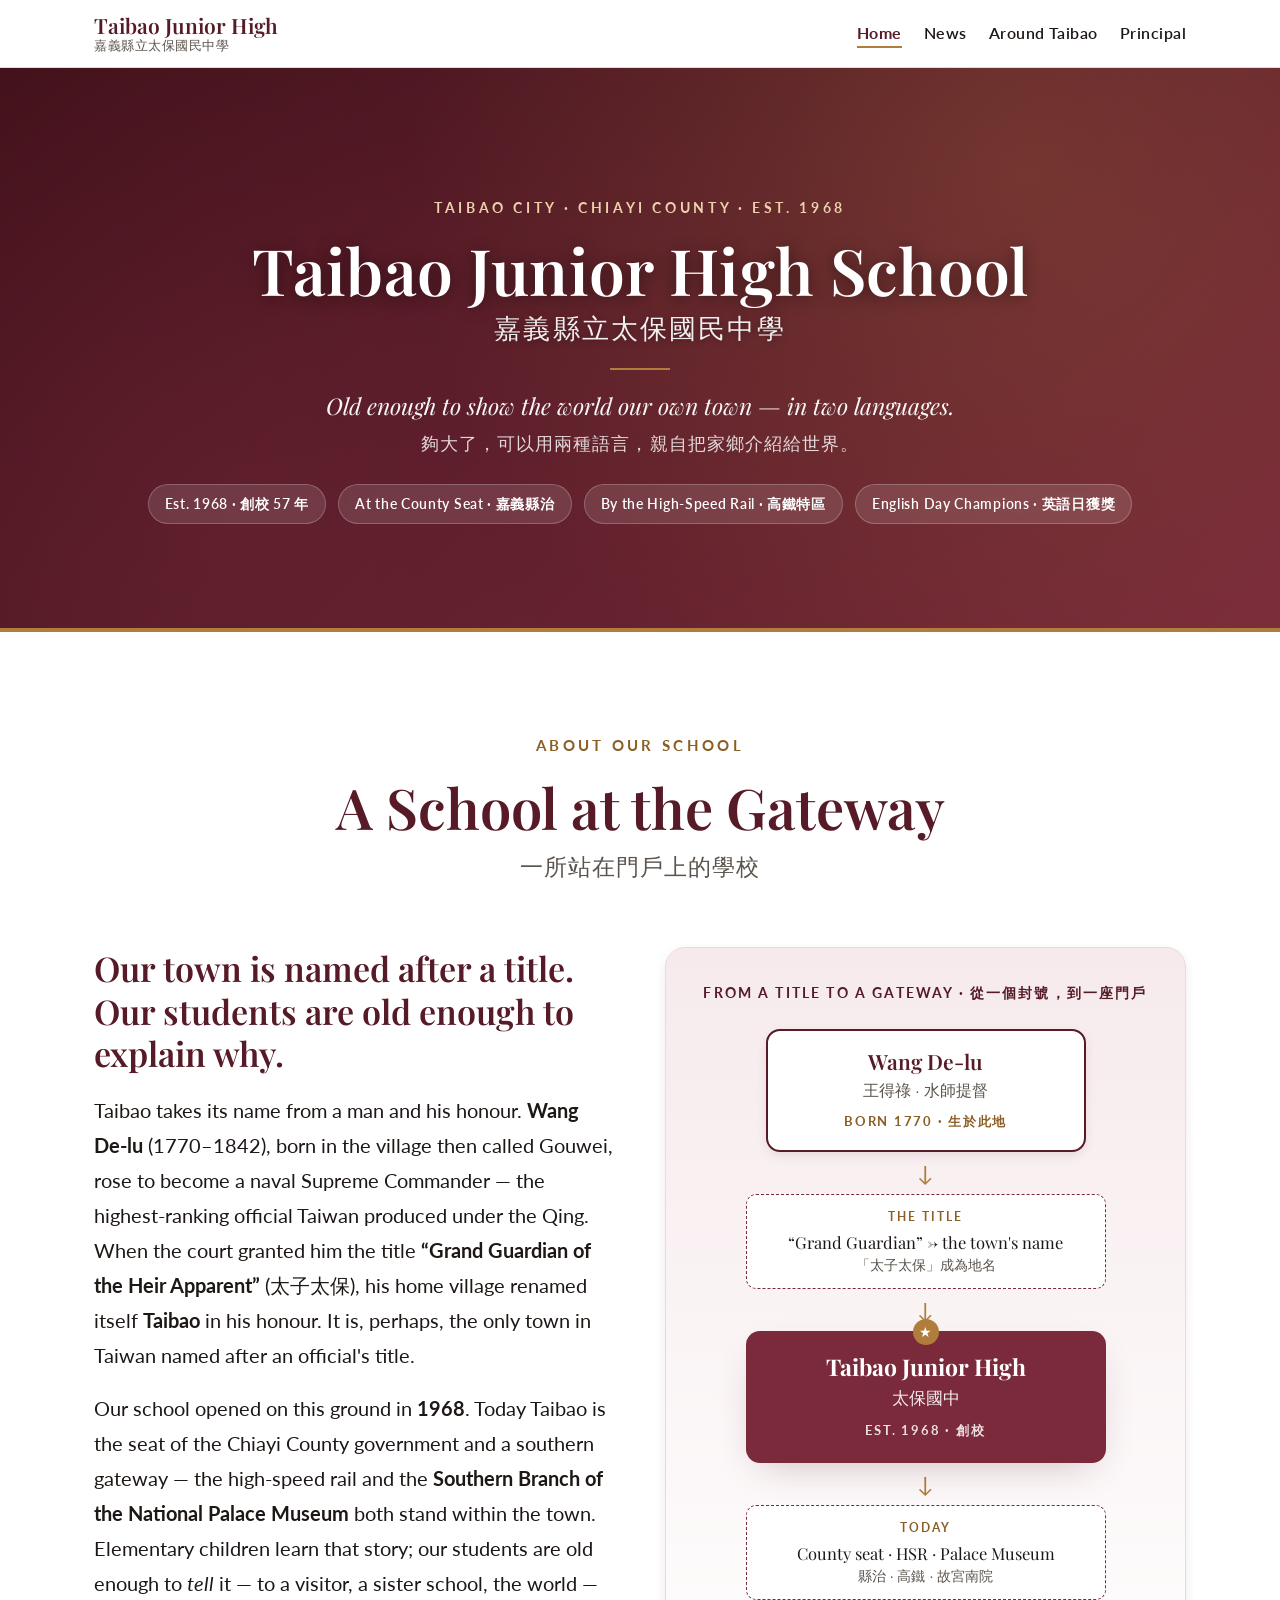
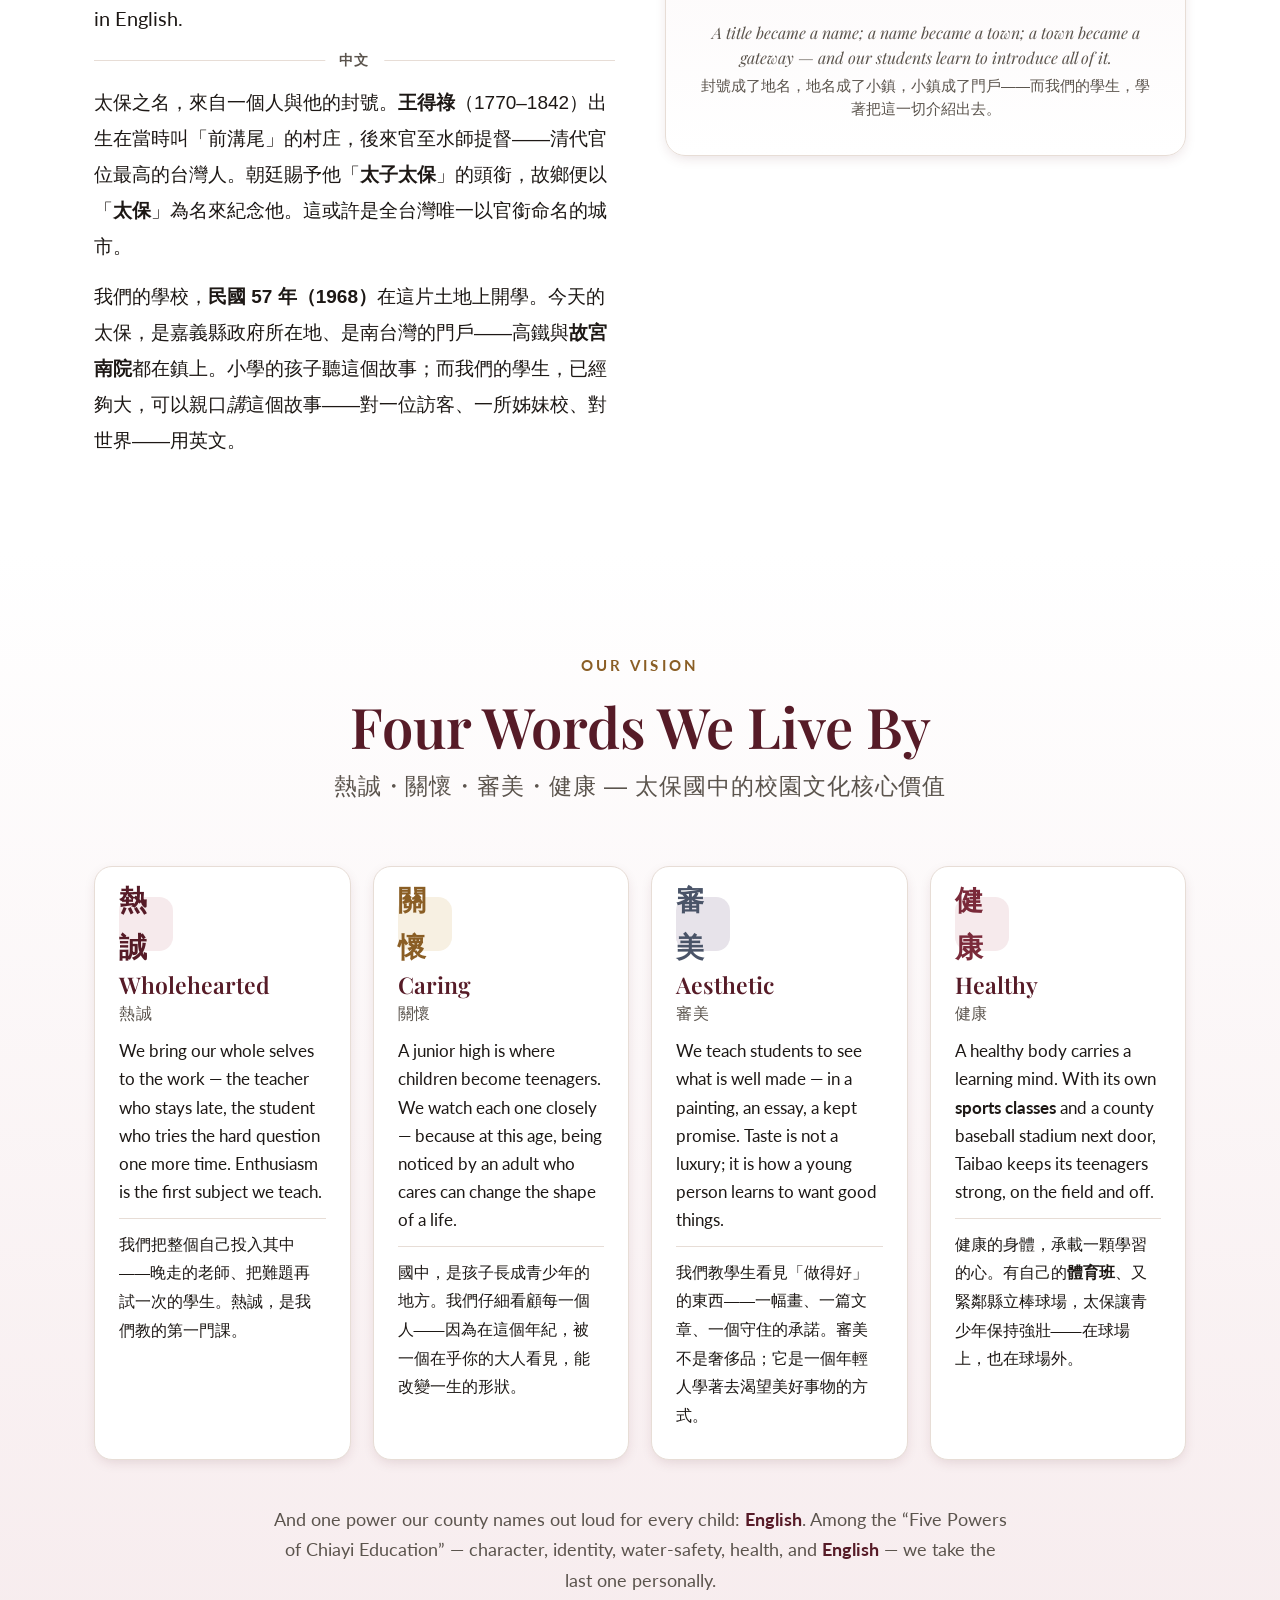
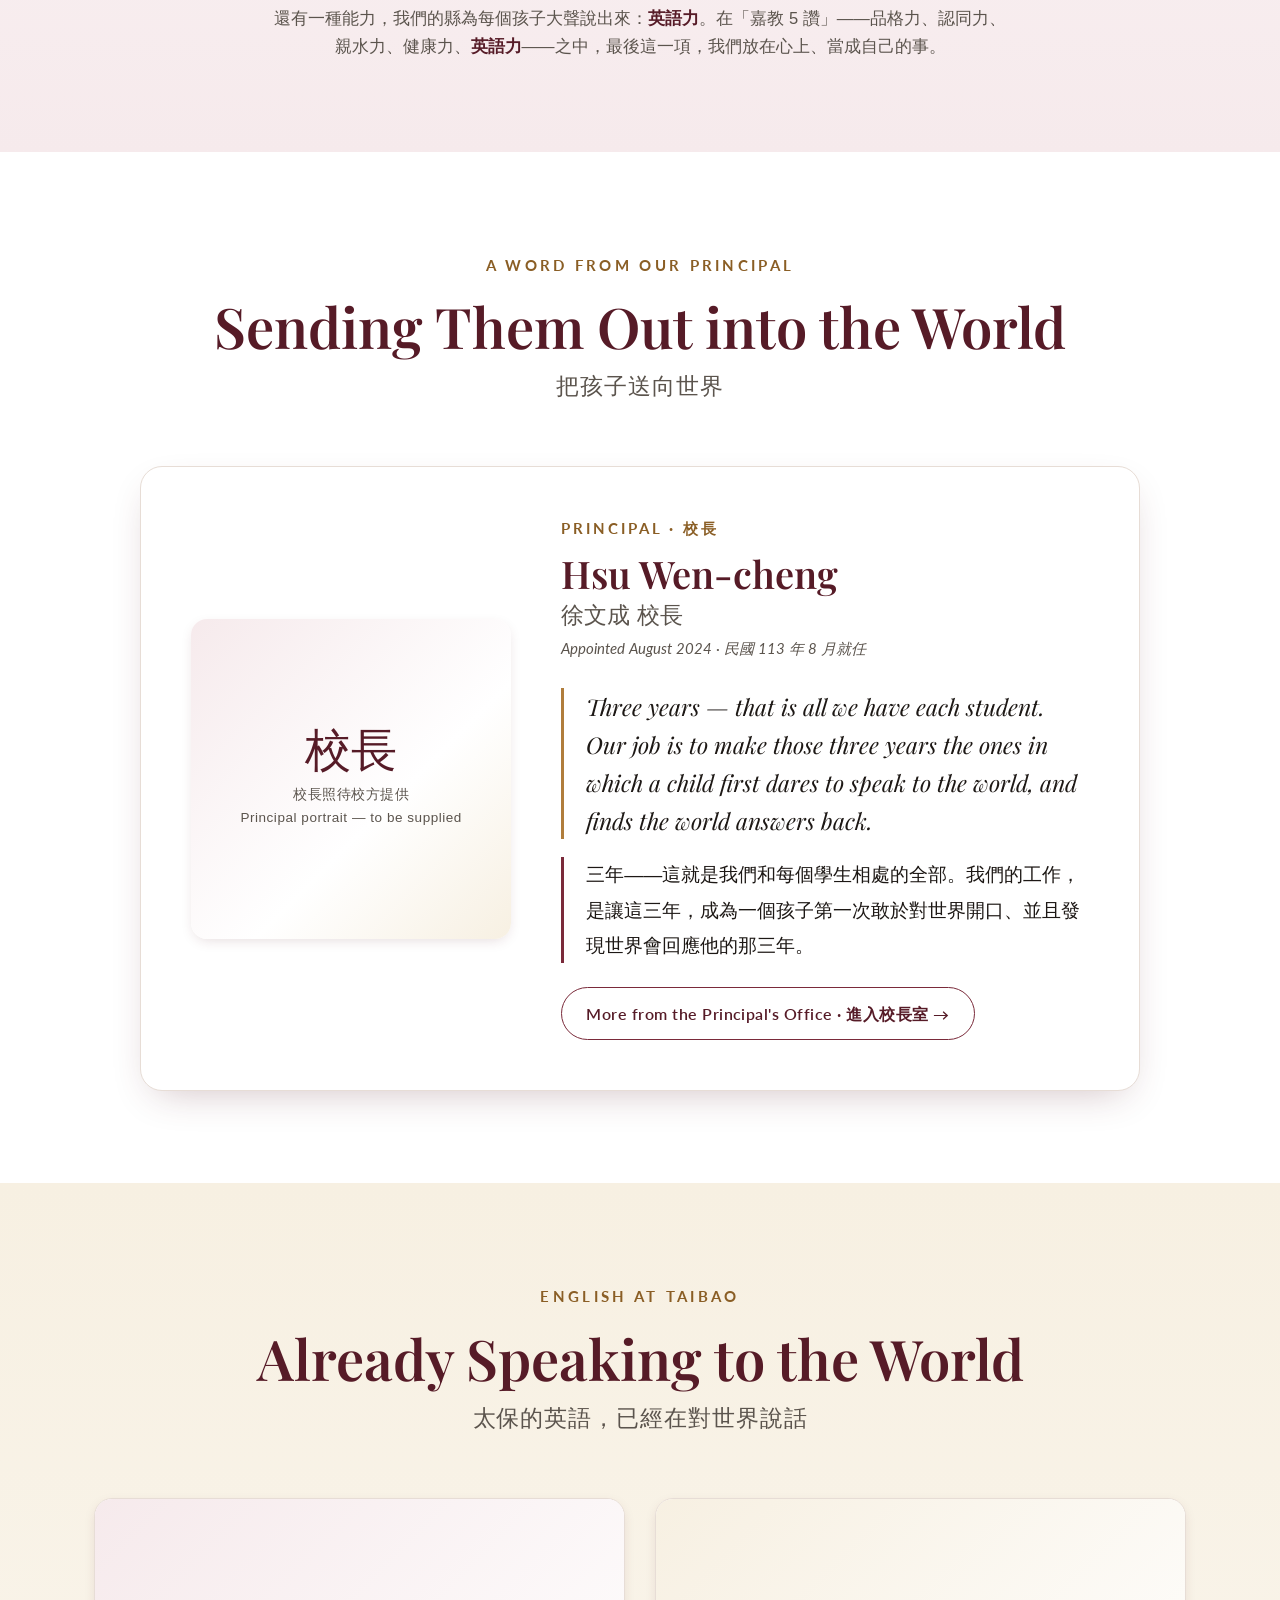
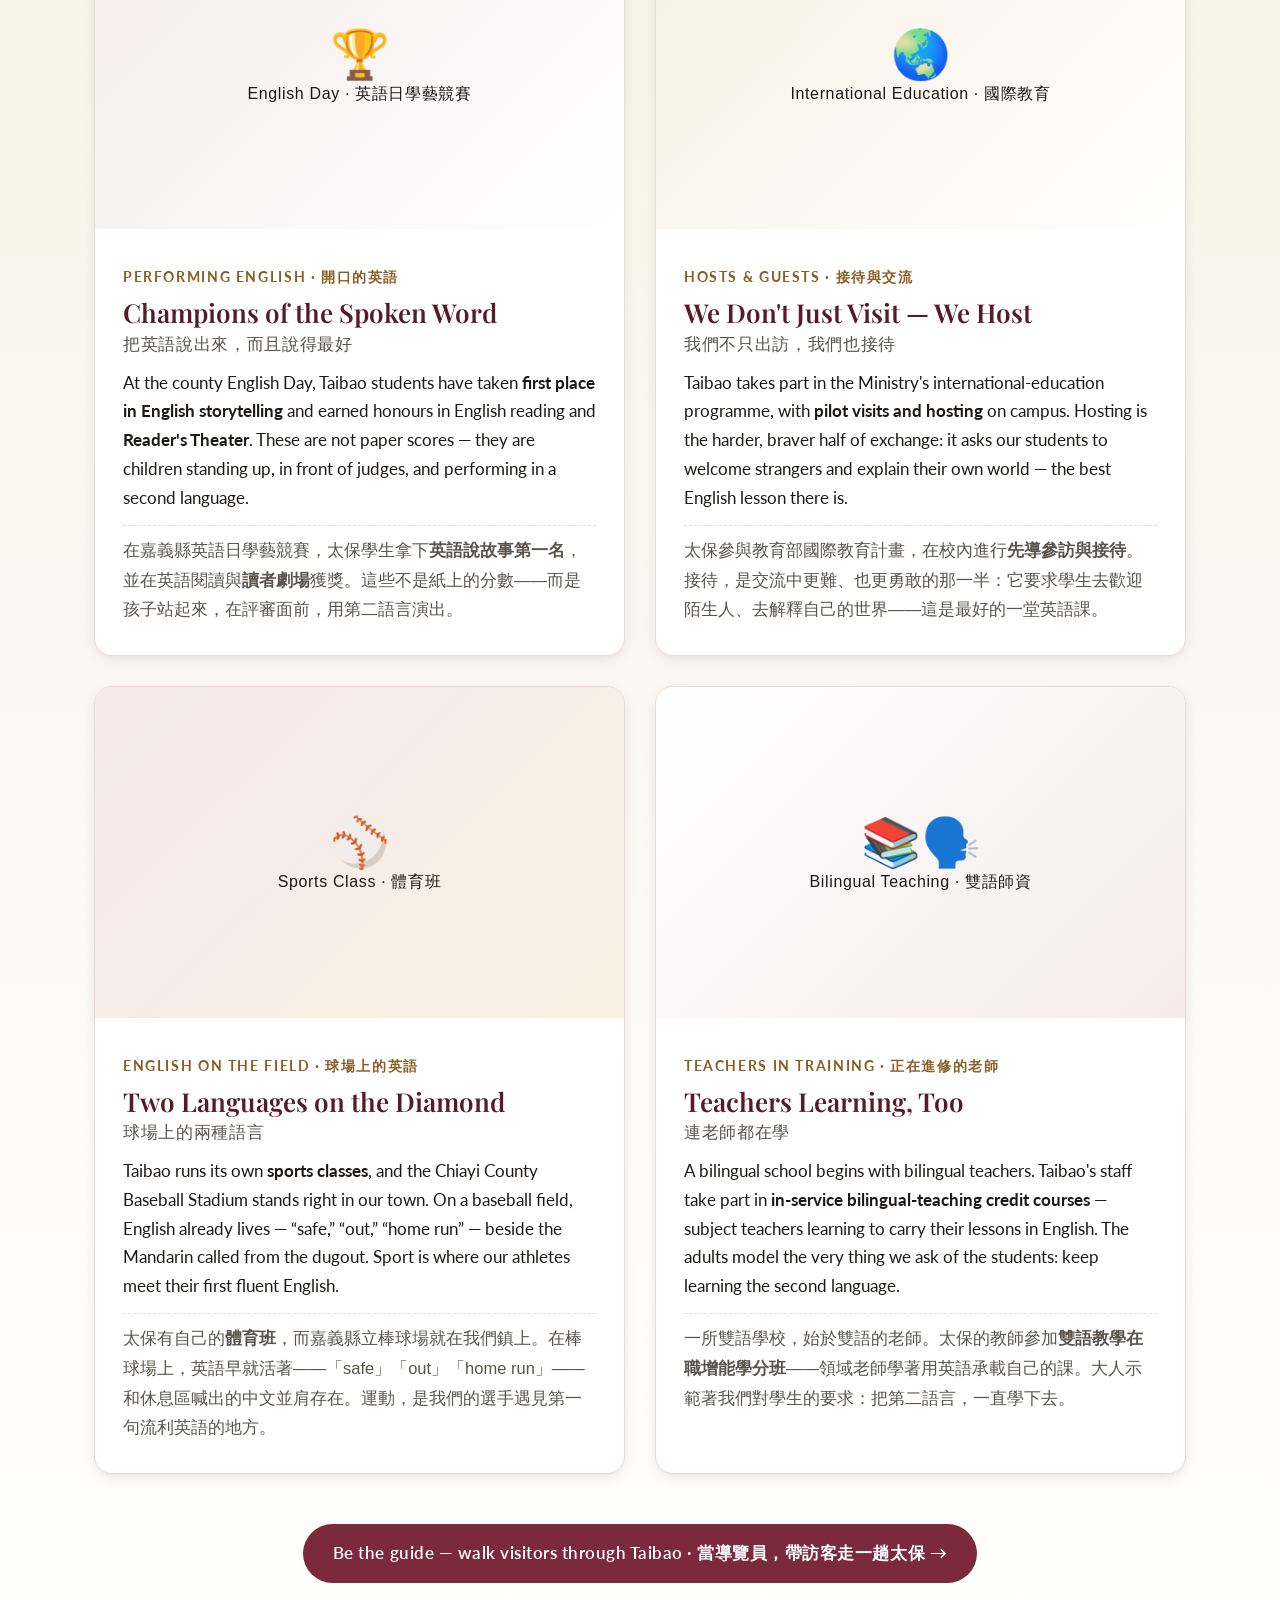
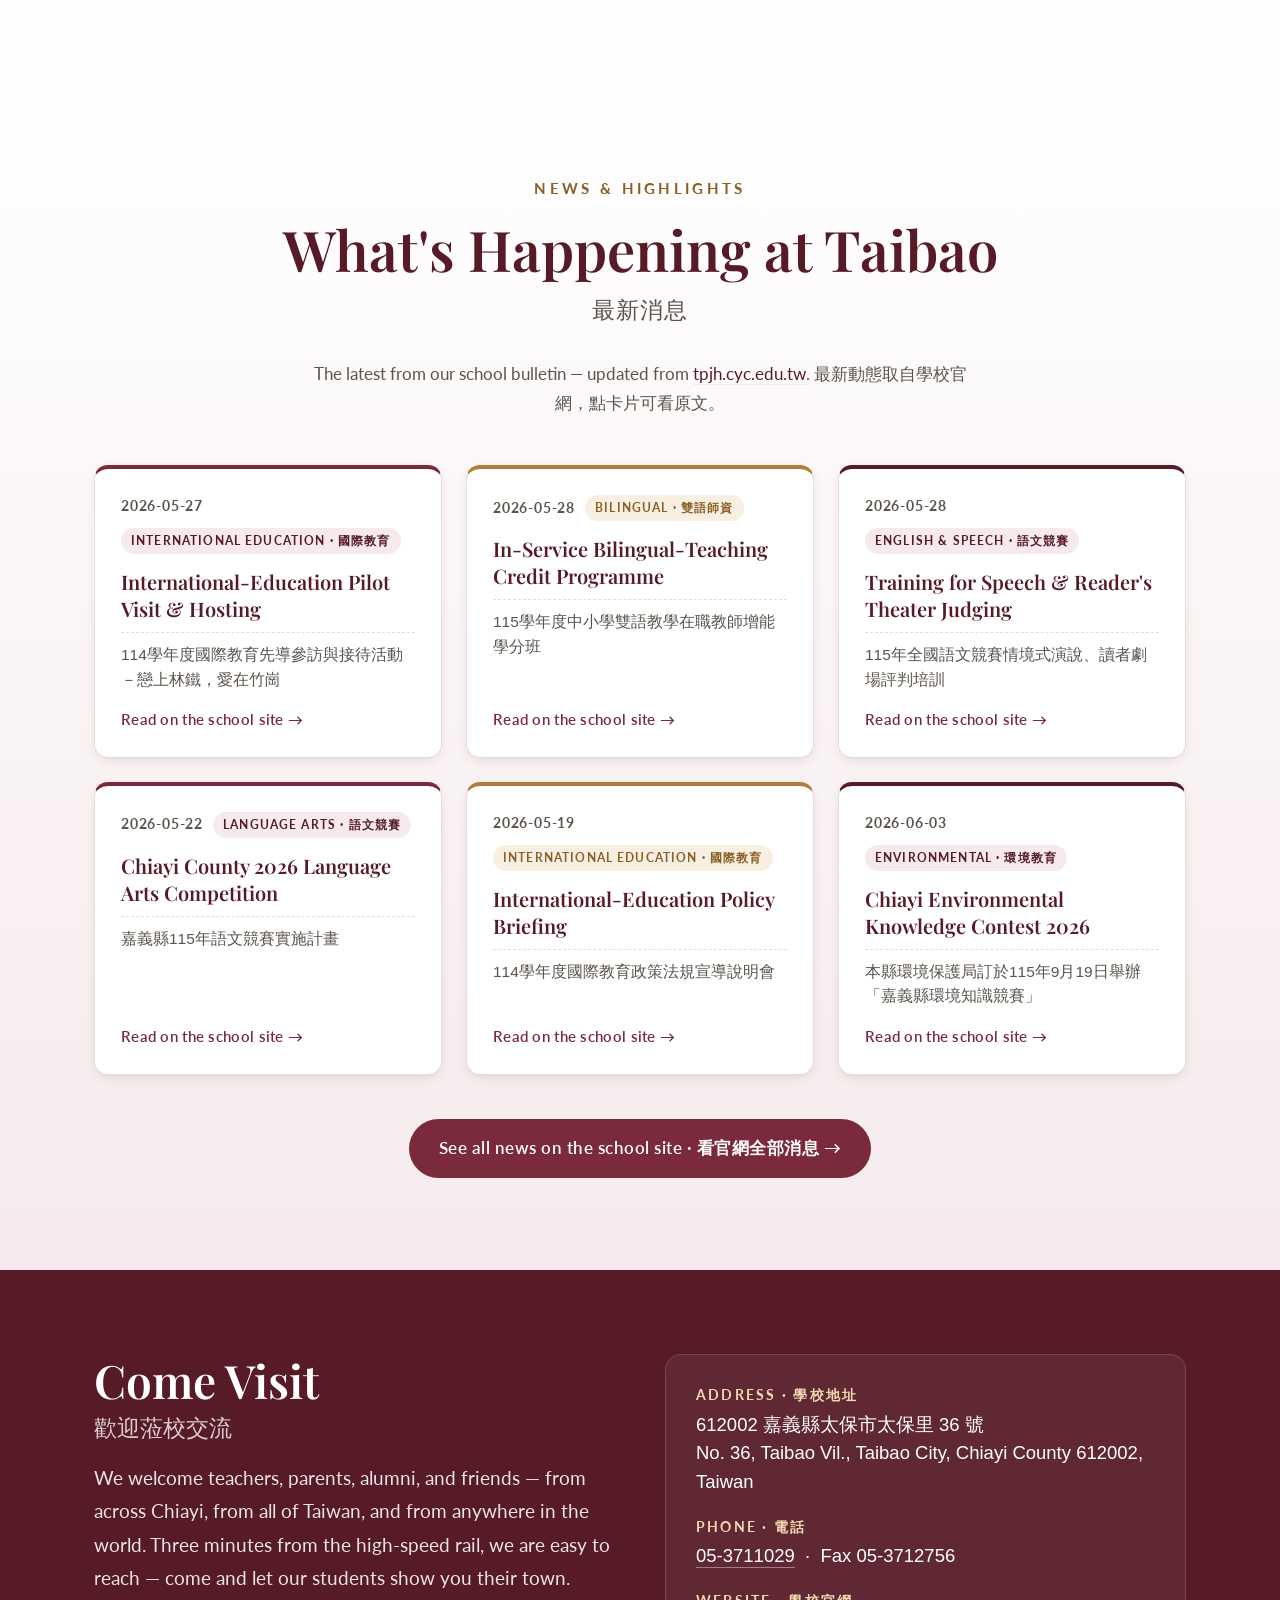
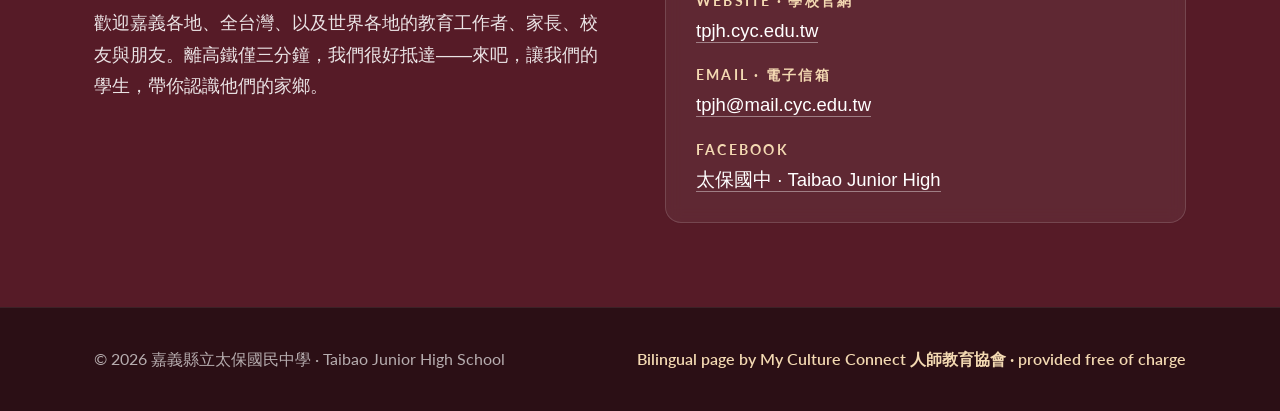
==== commit 83430766: "Add News & Highlights section with bilingual cards Pulled the school's official bulletin from tpjh.c" ====
--- a/index.html
+++ b/index.html
@@ -32,6 +32,7 @@
     </div>
     <nav class="topbar-nav">
       <a href="" class="is-active">Home</a>
+      <a href="#news">News</a>
       <a href="around-taibao/">Around Taibao</a>
       <a href="principal/">Principal</a>
     </nav>
@@ -303,6 +304,98 @@
     <div class="life-cta">
       <a href="around-taibao/" class="life-cta-link">
         Be the guide — walk visitors through Taibao · 當導覽員，帶訪客走一趟太保 →
+      </a>
+    </div>
+  </div>
+</section>
+
+
+<!-- ============ NEWS ============ -->
+<!-- Cards mirror the school's official bulletin at tpjh.cyc.edu.tw (pulled 2026-06-03).
+     Curated to school-meaningful / outward-facing items; English headline is a concise
+     rendering, Chinese shows the original title verbatim, link goes to the real article.
+     Refresh by re-reading the tadnews feed and updating the cards below. -->
+<section class="life" id="news" style="background:linear-gradient(180deg,#fff 0%,var(--garnet-soft) 100%);">
+  <div class="wrap">
+    <div class="section-head">
+      <div class="eyebrow">News &amp; Highlights</div>
+      <h2>What's Happening at Taibao</h2>
+      <div class="h2-zh">最新消息</div>
+    </div>
+
+    <p class="news-meta">
+      The latest from our school bulletin &mdash; updated from
+      <a href="https://www.tpjh.cyc.edu.tw/" target="_blank" rel="noopener">tpjh.cyc.edu.tw</a>.
+      <span style="font-family:'PingFang TC',sans-serif;">最新動態取自學校官網，點卡片可看原文。</span>
+    </p>
+
+    <div class="news-grid">
+
+      <article class="news-card">
+        <div class="news-top">
+          <span class="date">2026-05-27</span>
+          <span class="cat">International Education · 國際教育</span>
+        </div>
+        <h3>International-Education Pilot Visit &amp; Hosting</h3>
+        <div class="zh-title">114學年度國際教育先導參訪與接待活動－戀上林鐵，愛在竹崗</div>
+        <a class="read" href="https://www.tpjh.cyc.edu.tw/modules/tadnews/index.php?nsn=6479" target="_blank" rel="noopener">Read on the school site →</a>
+      </article>
+
+      <article class="news-card">
+        <div class="news-top">
+          <span class="date">2026-05-28</span>
+          <span class="cat">Bilingual · 雙語師資</span>
+        </div>
+        <h3>In-Service Bilingual-Teaching Credit Programme</h3>
+        <div class="zh-title">115學年度中小學雙語教學在職教師增能學分班</div>
+        <a class="read" href="https://www.tpjh.cyc.edu.tw/modules/tadnews/index.php?nsn=6488" target="_blank" rel="noopener">Read on the school site →</a>
+      </article>
+
+      <article class="news-card">
+        <div class="news-top">
+          <span class="date">2026-05-28</span>
+          <span class="cat">English &amp; Speech · 語文競賽</span>
+        </div>
+        <h3>Training for Speech &amp; Reader's Theater Judging</h3>
+        <div class="zh-title">115年全國語文競賽情境式演說、讀者劇場評判培訓</div>
+        <a class="read" href="https://www.tpjh.cyc.edu.tw/modules/tadnews/index.php?nsn=6486" target="_blank" rel="noopener">Read on the school site →</a>
+      </article>
+
+      <article class="news-card">
+        <div class="news-top">
+          <span class="date">2026-05-22</span>
+          <span class="cat">Language Arts · 語文競賽</span>
+        </div>
+        <h3>Chiayi County 2026 Language Arts Competition</h3>
+        <div class="zh-title">嘉義縣115年語文競賽實施計畫</div>
+        <a class="read" href="https://www.tpjh.cyc.edu.tw/modules/tadnews/index.php?nsn=6477" target="_blank" rel="noopener">Read on the school site →</a>
+      </article>
+
+      <article class="news-card">
+        <div class="news-top">
+          <span class="date">2026-05-19</span>
+          <span class="cat">International Education · 國際教育</span>
+        </div>
+        <h3>International-Education Policy Briefing</h3>
+        <div class="zh-title">114學年度國際教育政策法規宣導說明會</div>
+        <a class="read" href="https://www.tpjh.cyc.edu.tw/modules/tadnews/index.php?nsn=6471" target="_blank" rel="noopener">Read on the school site →</a>
+      </article>
+
+      <article class="news-card">
+        <div class="news-top">
+          <span class="date">2026-06-03</span>
+          <span class="cat">Environmental · 環境教育</span>
+        </div>
+        <h3>Chiayi Environmental Knowledge Contest 2026</h3>
+        <div class="zh-title">本縣環境保護局訂於115年9月19日舉辦「嘉義縣環境知識競賽」</div>
+        <a class="read" href="https://www.tpjh.cyc.edu.tw/modules/tadnews/index.php?nsn=6496" target="_blank" rel="noopener">Read on the school site →</a>
+      </article>
+
+    </div>
+
+    <div class="news-cta">
+      <a href="https://www.tpjh.cyc.edu.tw/modules/tadnews/" class="life-cta-link" target="_blank" rel="noopener">
+        See all news on the school site · 看官網全部消息 →
       </a>
     </div>
   </div>
--- a/assets/css/main.css
+++ b/assets/css/main.css
@@ -471,9 +471,53 @@
 .commit p.zh{font-family:'PingFang TC',sans-serif;color:var(--ink-soft);font-size:15px;line-height:1.8;border-top:1px dashed var(--line);padding-top:10px;margin-top:12px;}
 
 
+/* ============ News & Highlights ============ */
+.news{background:#fff;}
+.news-meta{text-align:center;margin:-30px auto 46px;max-width:660px;color:var(--ink-soft);font-size:17px;}
+.news-meta a{border-bottom:1px solid var(--garnet-soft);}
+.news-grid{display:grid;grid-template-columns:repeat(3,1fr);gap:24px;}
+.news-card{
+  display:flex;flex-direction:column;
+  background:#fff;border:1px solid var(--line);border-radius:14px;
+  border-top:4px solid var(--garnet);padding:26px 26px 24px;
+  box-shadow:var(--shadow-sm);transition:transform .2s,box-shadow .2s;
+}
+.news-card:nth-child(3n+2){border-top-color:var(--bronze);}
+.news-card:nth-child(3n){border-top-color:var(--garnet-deep);}
+.news-card:hover{transform:translateY(-3px);box-shadow:var(--shadow);}
+.news-card .news-top{display:flex;align-items:center;gap:10px;flex-wrap:wrap;margin-bottom:14px;}
+.news-card .date{font-size:13.5px;font-weight:700;letter-spacing:.06em;color:var(--ink-soft);font-family:'Lato',sans-serif;}
+.news-card .cat{
+  font-size:11.5px;font-weight:700;letter-spacing:.1em;text-transform:uppercase;
+  color:var(--garnet-deep);background:var(--garnet-soft);
+  padding:3px 10px;border-radius:99px;
+}
+.news-card:nth-child(3n+2) .cat{color:var(--bronze-deep);background:var(--bronze-soft);}
+.news-card h3{
+  font-family:'Playfair Display','PingFang TC',serif;
+  font-size:20px;font-weight:600;color:var(--garnet-deep);
+  line-height:1.35;margin-bottom:10px;
+}
+.news-card .zh-title{
+  font-family:'PingFang TC','Apple LiGothic Medium',sans-serif;
+  font-size:15.5px;color:var(--ink-soft);line-height:1.6;
+  padding-top:10px;border-top:1px dashed var(--line);
+}
+.news-card .read{
+  margin-top:auto;padding-top:16px;
+  font-size:14.5px;font-weight:600;color:var(--garnet);letter-spacing:.02em;
+  display:inline-flex;align-items:center;gap:6px;
+}
+.news-card .read:hover{color:var(--bronze-deep);}
+.news-cta{text-align:center;margin-top:44px;}
+
+
 /* ============ Mobile ============ */
 @media (min-width: 881px){
   body{font-size:22px;}
+}
+@media (max-width: 980px){
+  .news-grid{grid-template-columns:repeat(2,1fr);}
 }
 @media (max-width: 1000px){
   .pillars{grid-template-columns:repeat(2,1fr);}
@@ -493,6 +537,7 @@
   .station-head{padding:20px 22px;gap:16px;}
   .station-num{width:50px;height:50px;font-size:24px;}
   .station-body{padding:22px 22px 26px;}
+  .news-grid{grid-template-columns:1fr;}
   footer .wrap{flex-direction:column;text-align:center;}
 }
 @media (max-width:560px){
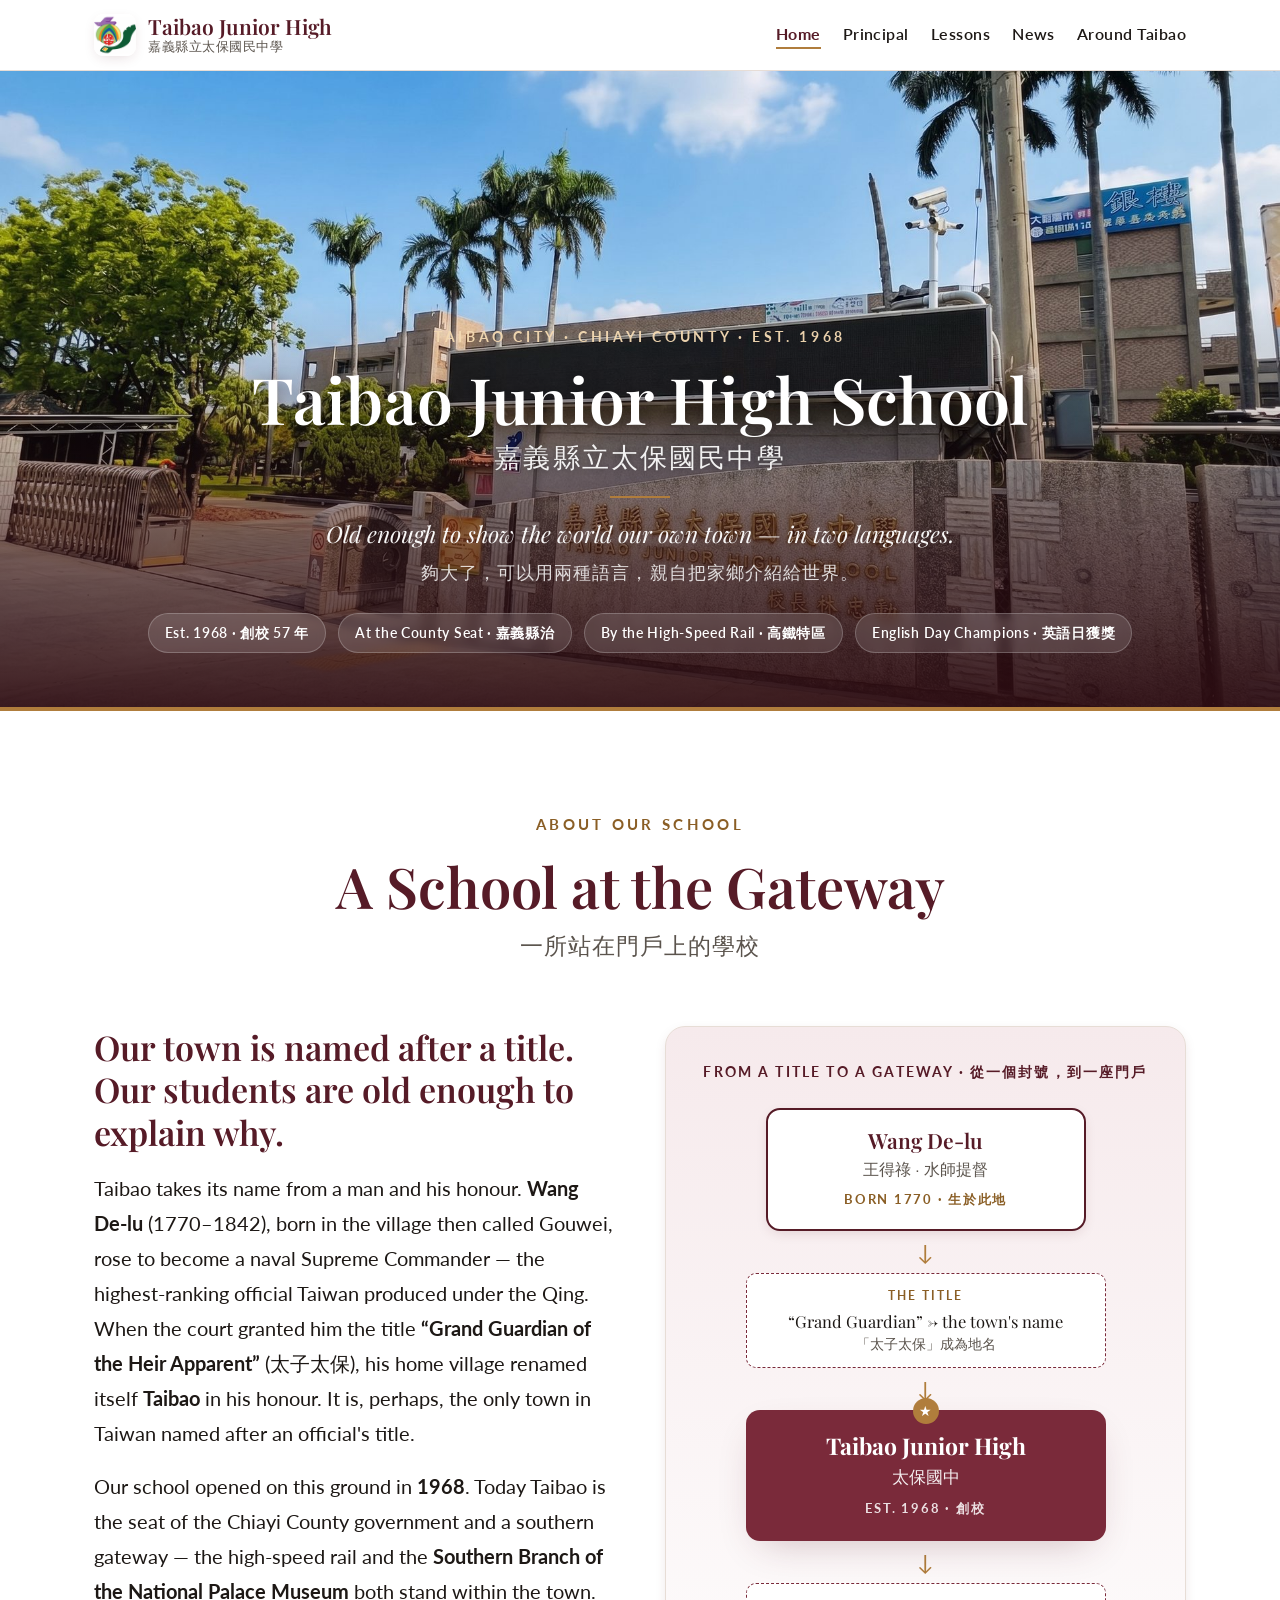
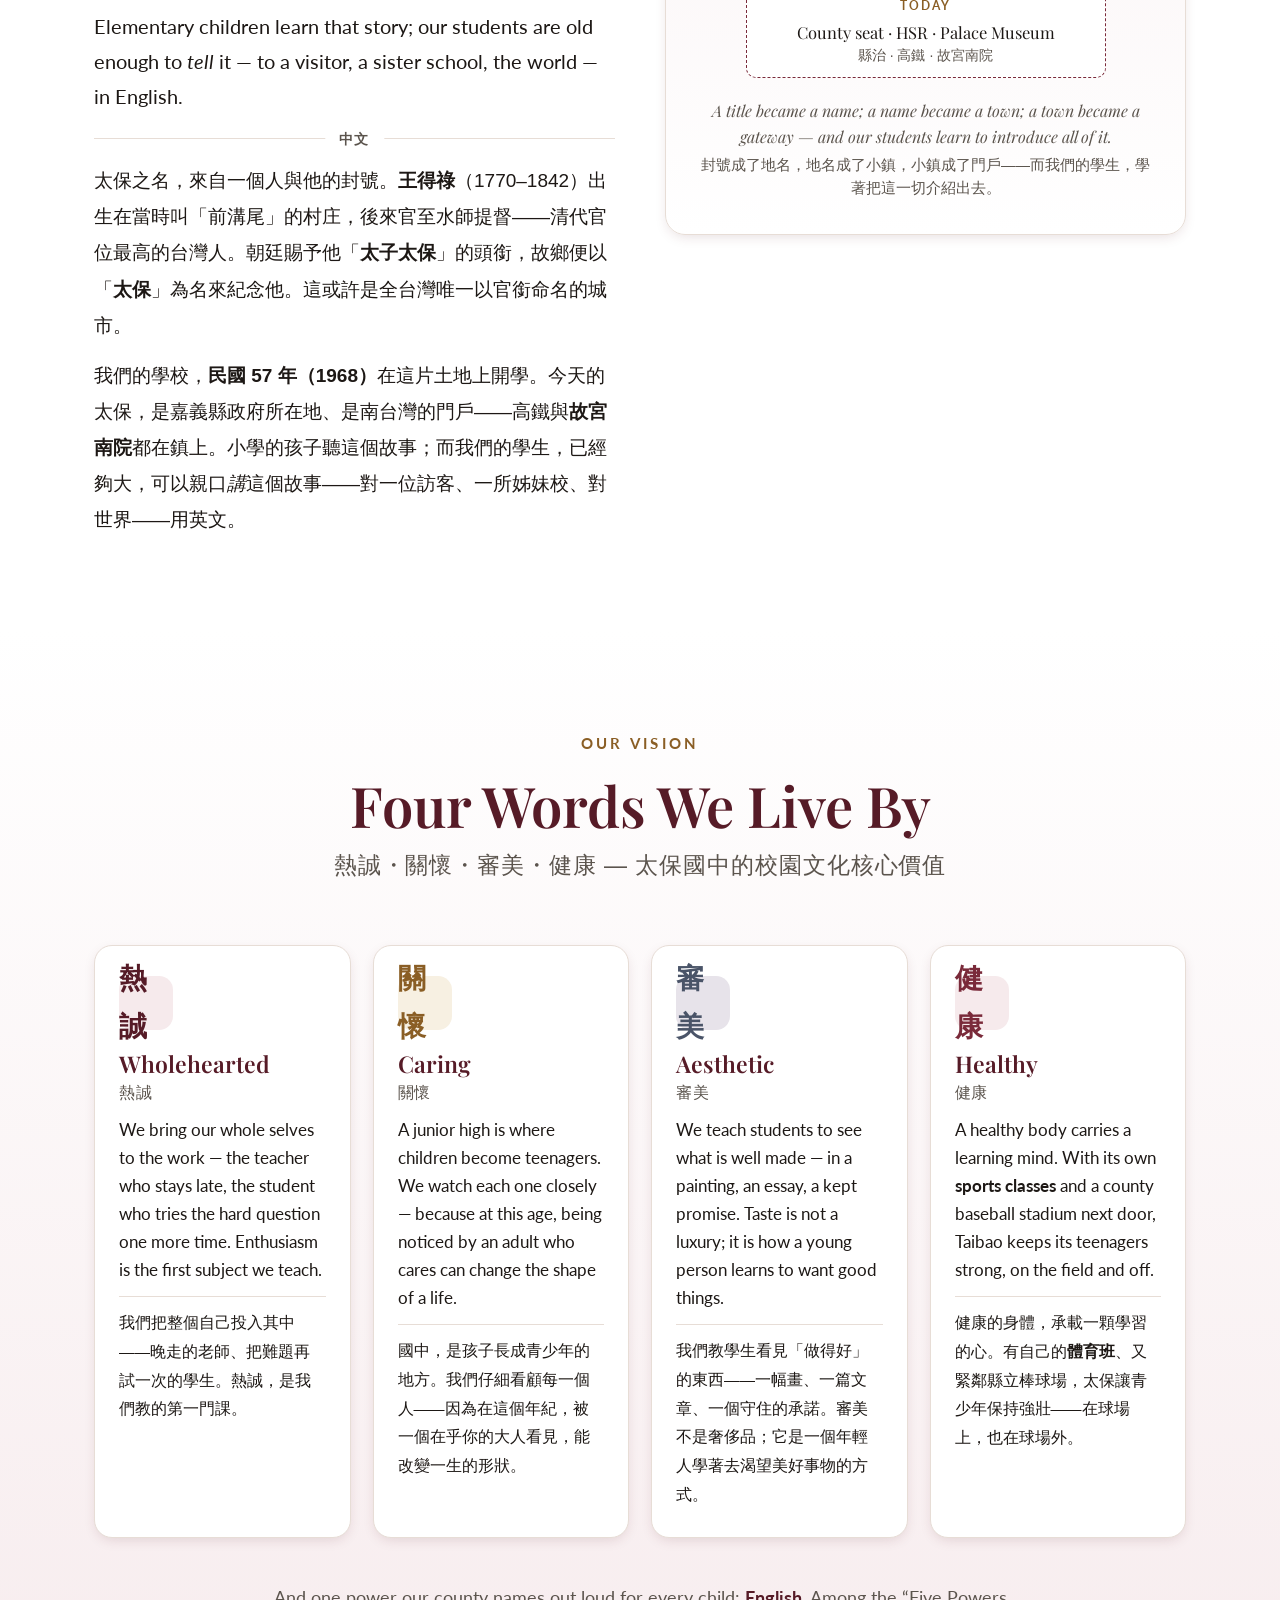
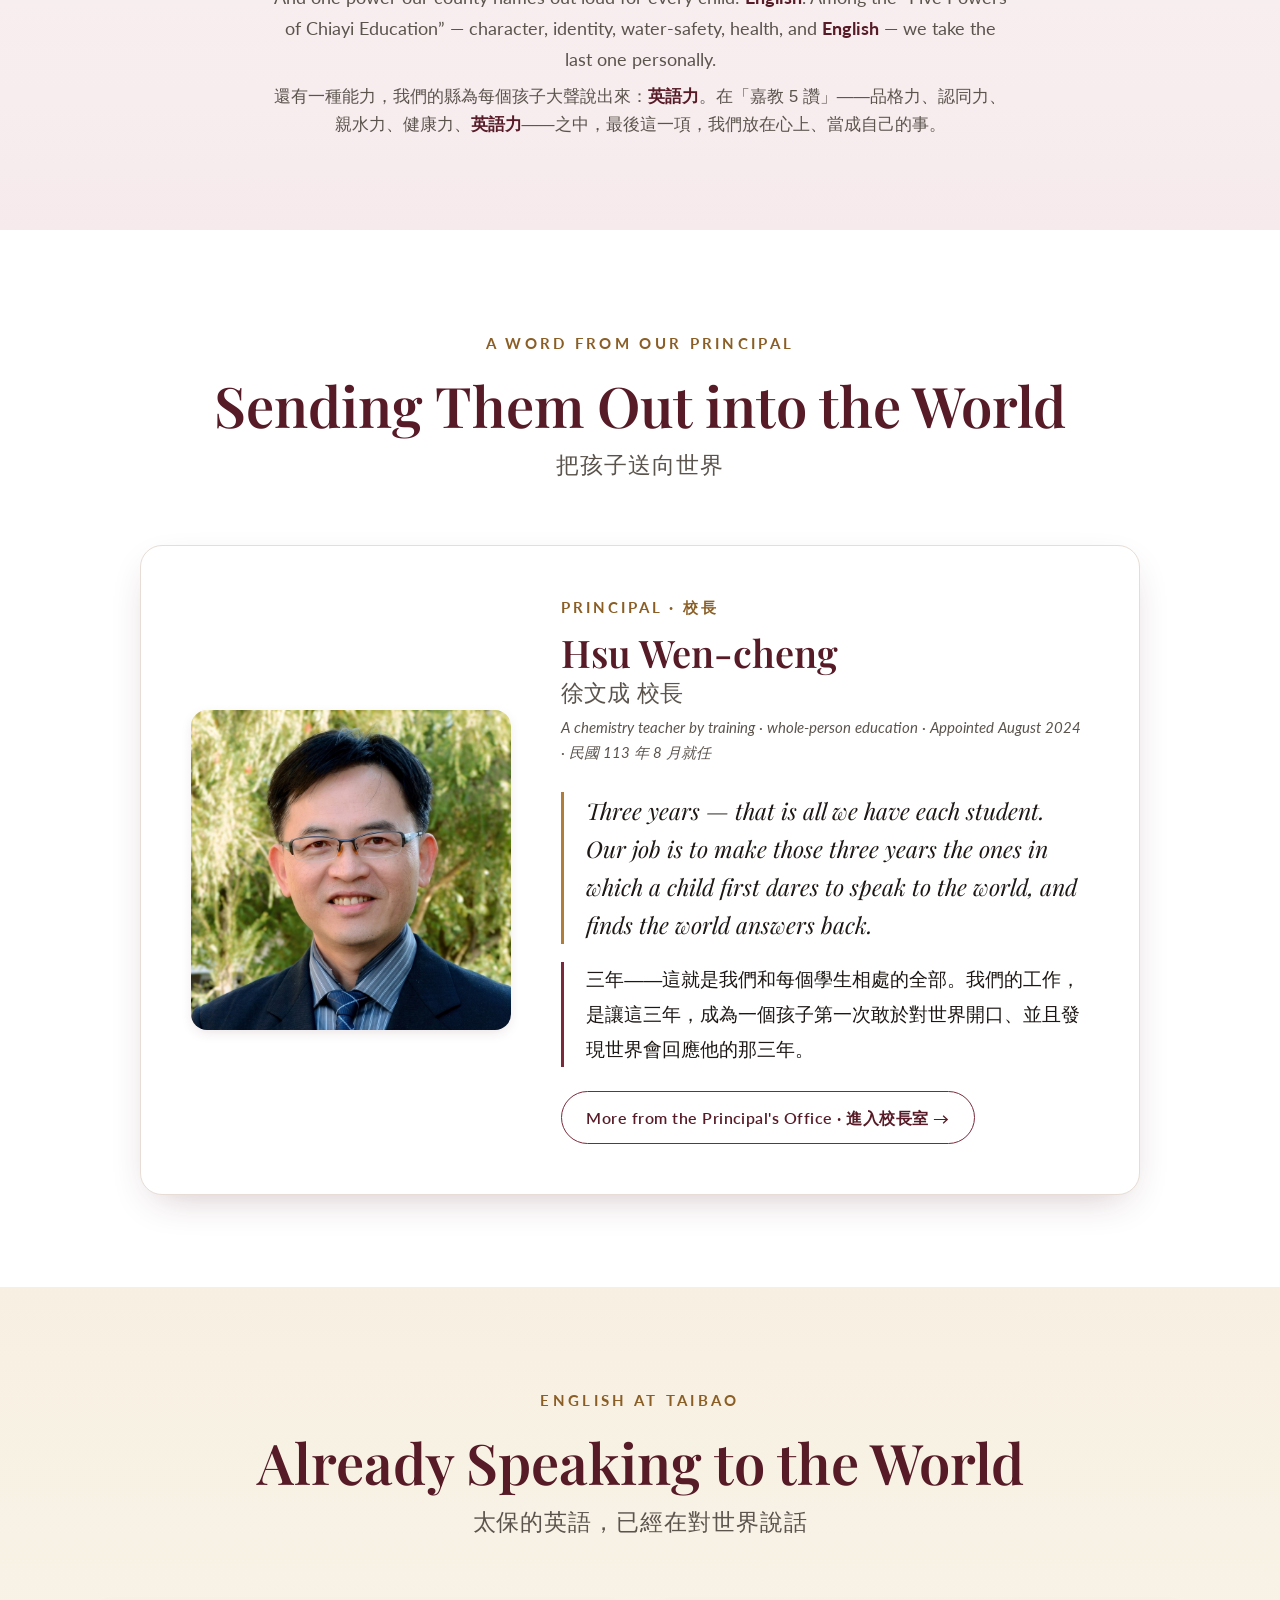
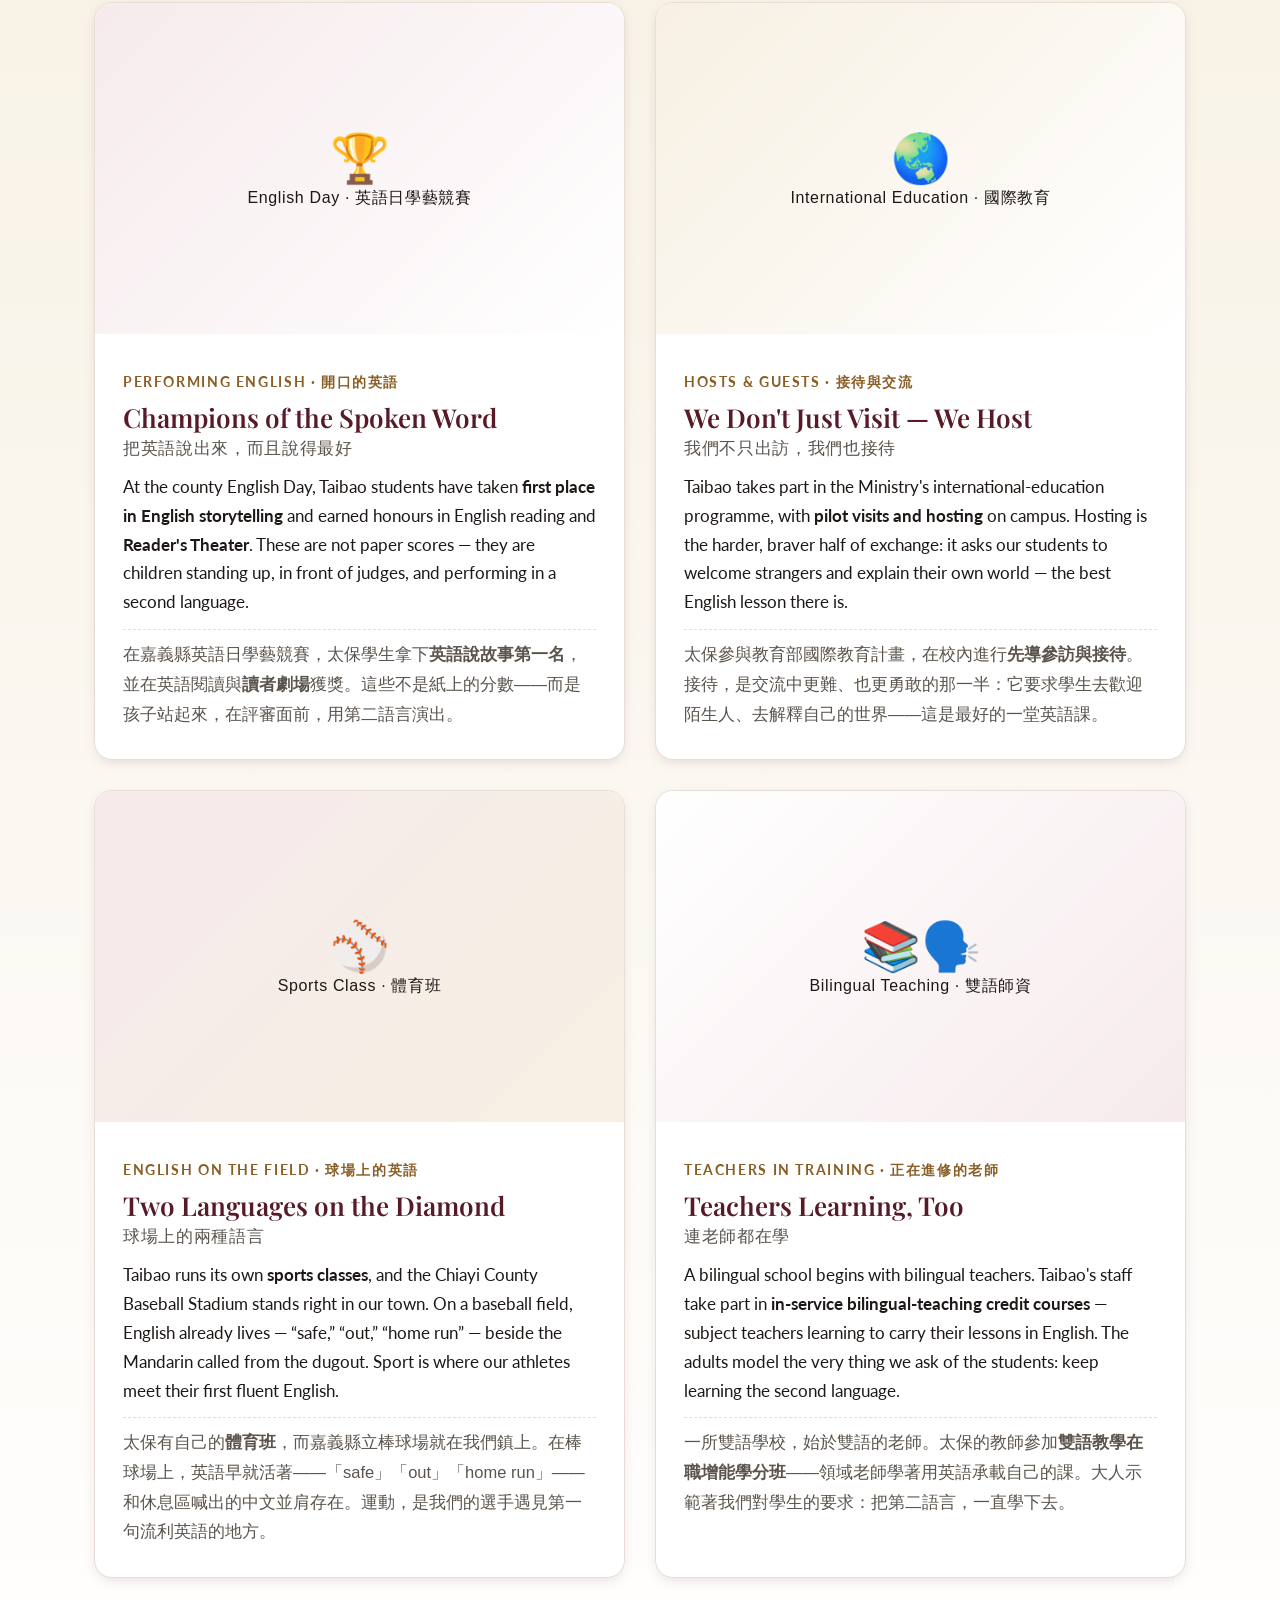
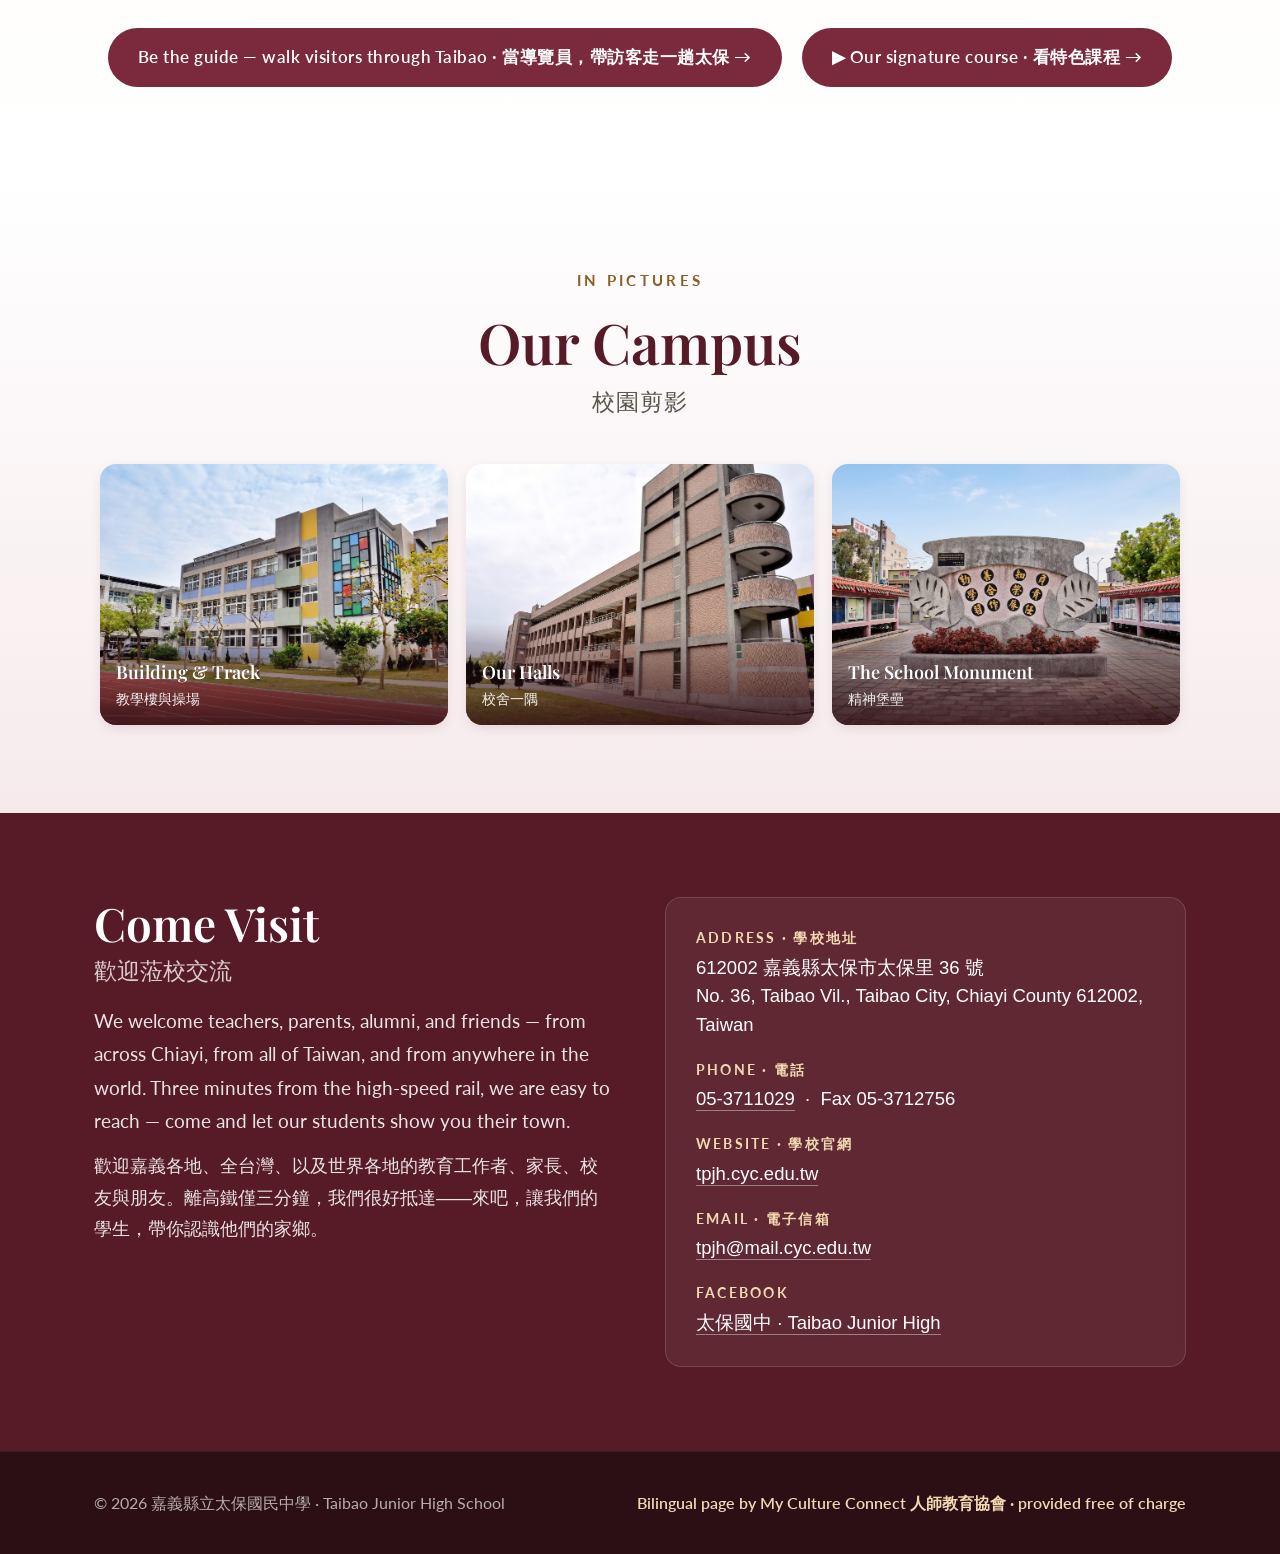
==== commit cca84580: "Rebuild as full multi-page site (mirror sister school) with real photos Restructure to match the Tai" ====
--- a/index.html
+++ b/index.html
@@ -17,6 +17,9 @@
 <link href="https://fonts.googleapis.com/css2?family=Playfair+Display:ital,wght@0,500;0,600;0,700;1,500;1,600&family=Lato:wght@400;500;700&display=swap" rel="stylesheet">
 
 <link rel="stylesheet" href="assets/css/main.css">
+<link rel="icon" type="image/png" sizes="32x32" href="/favicon-32.png">
+<link rel="icon" type="image/png" sizes="192x192" href="/favicon-192.png">
+<link rel="apple-touch-icon" href="/apple-touch-icon.png">
 </head>
 <body>
 
@@ -25,6 +28,7 @@
 <div class="topbar">
   <div class="wrap topbar-inner">
     <div class="topbar-brand">
+      <img class="topbar-logo" src="/favicon-192.png" alt="Taibao Junior High School crest · 太保國中校徽">
       <div class="topbar-name">
         Taibao Junior High
         <small>嘉義縣立太保國民中學</small>
@@ -32,9 +36,10 @@
     </div>
     <nav class="topbar-nav">
       <a href="" class="is-active">Home</a>
-      <a href="#news">News</a>
+      <a href="principal/">Principal</a>
+      <a href="lessons/">Lessons</a>
+      <a href="news/">News</a>
       <a href="around-taibao/">Around Taibao</a>
-      <a href="principal/">Principal</a>
     </nav>
   </div>
 </div>
@@ -203,11 +208,7 @@
 
     <div class="principal-card">
       <div class="principal-photo">
-        <!-- Drop principal portrait at /photos/principal-portrait.jpg and replace the placeholder below -->
-        <div class="placeholder">
-          <div class="glyph">校長</div>
-          <small>校長照待校方提供<br>Principal portrait — to be supplied</small>
-        </div>
+        <img src="photos/principal-portrait.jpg" alt="Principal Hsu Wen-cheng · 徐文成校長">
       </div>
 
       <div class="principal-text">
@@ -215,7 +216,7 @@
         <h3>Hsu Wen-cheng
           <small>徐文成 校長</small>
         </h3>
-        <p class="since">Appointed August 2024 · 民國 113 年 8 月就任</p>
+        <p class="since">A chemistry teacher by training · whole-person education · Appointed August 2024 · 民國 113 年 8 月就任</p>
 
         <blockquote>
           Three years &mdash; that is all we have each student. Our job is to make those three years the ones in which a child first dares to speak to the world, and finds the world answers back.
@@ -305,98 +306,35 @@
       <a href="around-taibao/" class="life-cta-link">
         Be the guide — walk visitors through Taibao · 當導覽員，帶訪客走一趟太保 →
       </a>
-    </div>
-  </div>
-</section>
-
-
-<!-- ============ NEWS ============ -->
-<!-- Cards mirror the school's official bulletin at tpjh.cyc.edu.tw (pulled 2026-06-03).
-     Curated to school-meaningful / outward-facing items; English headline is a concise
-     rendering, Chinese shows the original title verbatim, link goes to the real article.
-     Refresh by re-reading the tadnews feed and updating the cards below. -->
-<section class="life" id="news" style="background:linear-gradient(180deg,#fff 0%,var(--garnet-soft) 100%);">
-  <div class="wrap">
-    <div class="section-head">
-      <div class="eyebrow">News &amp; Highlights</div>
-      <h2>What's Happening at Taibao</h2>
-      <div class="h2-zh">最新消息</div>
-    </div>
-
-    <p class="news-meta">
-      The latest from our school bulletin &mdash; updated from
-      <a href="https://www.tpjh.cyc.edu.tw/" target="_blank" rel="noopener">tpjh.cyc.edu.tw</a>.
-      <span style="font-family:'PingFang TC',sans-serif;">最新動態取自學校官網，點卡片可看原文。</span>
-    </p>
-
-    <div class="news-grid">
-
-      <article class="news-card">
-        <div class="news-top">
-          <span class="date">2026-05-27</span>
-          <span class="cat">International Education · 國際教育</span>
-        </div>
-        <h3>International-Education Pilot Visit &amp; Hosting</h3>
-        <div class="zh-title">114學年度國際教育先導參訪與接待活動－戀上林鐵，愛在竹崗</div>
-        <a class="read" href="https://www.tpjh.cyc.edu.tw/modules/tadnews/index.php?nsn=6479" target="_blank" rel="noopener">Read on the school site →</a>
-      </article>
-
-      <article class="news-card">
-        <div class="news-top">
-          <span class="date">2026-05-28</span>
-          <span class="cat">Bilingual · 雙語師資</span>
-        </div>
-        <h3>In-Service Bilingual-Teaching Credit Programme</h3>
-        <div class="zh-title">115學年度中小學雙語教學在職教師增能學分班</div>
-        <a class="read" href="https://www.tpjh.cyc.edu.tw/modules/tadnews/index.php?nsn=6488" target="_blank" rel="noopener">Read on the school site →</a>
-      </article>
-
-      <article class="news-card">
-        <div class="news-top">
-          <span class="date">2026-05-28</span>
-          <span class="cat">English &amp; Speech · 語文競賽</span>
-        </div>
-        <h3>Training for Speech &amp; Reader's Theater Judging</h3>
-        <div class="zh-title">115年全國語文競賽情境式演說、讀者劇場評判培訓</div>
-        <a class="read" href="https://www.tpjh.cyc.edu.tw/modules/tadnews/index.php?nsn=6486" target="_blank" rel="noopener">Read on the school site →</a>
-      </article>
-
-      <article class="news-card">
-        <div class="news-top">
-          <span class="date">2026-05-22</span>
-          <span class="cat">Language Arts · 語文競賽</span>
-        </div>
-        <h3>Chiayi County 2026 Language Arts Competition</h3>
-        <div class="zh-title">嘉義縣115年語文競賽實施計畫</div>
-        <a class="read" href="https://www.tpjh.cyc.edu.tw/modules/tadnews/index.php?nsn=6477" target="_blank" rel="noopener">Read on the school site →</a>
-      </article>
-
-      <article class="news-card">
-        <div class="news-top">
-          <span class="date">2026-05-19</span>
-          <span class="cat">International Education · 國際教育</span>
-        </div>
-        <h3>International-Education Policy Briefing</h3>
-        <div class="zh-title">114學年度國際教育政策法規宣導說明會</div>
-        <a class="read" href="https://www.tpjh.cyc.edu.tw/modules/tadnews/index.php?nsn=6471" target="_blank" rel="noopener">Read on the school site →</a>
-      </article>
-
-      <article class="news-card">
-        <div class="news-top">
-          <span class="date">2026-06-03</span>
-          <span class="cat">Environmental · 環境教育</span>
-        </div>
-        <h3>Chiayi Environmental Knowledge Contest 2026</h3>
-        <div class="zh-title">本縣環境保護局訂於115年9月19日舉辦「嘉義縣環境知識競賽」</div>
-        <a class="read" href="https://www.tpjh.cyc.edu.tw/modules/tadnews/index.php?nsn=6496" target="_blank" rel="noopener">Read on the school site →</a>
-      </article>
-
-    </div>
-
-    <div class="news-cta">
-      <a href="https://www.tpjh.cyc.edu.tw/modules/tadnews/" class="life-cta-link" target="_blank" rel="noopener">
-        See all news on the school site · 看官網全部消息 →
+      <a href="lessons/" class="life-cta-link" style="margin-left:14px;">
+        ▶ Our signature course · 看特色課程 →
       </a>
+    </div>
+  </div>
+</section>
+
+
+<!-- ============ PHOTO BAND (校園剪影) ============ -->
+<section style="background:linear-gradient(180deg,#fff 0%,var(--garnet-soft) 100%);padding:80px 0 88px;">
+  <div class="wrap">
+    <div class="section-head" style="margin-bottom:42px;">
+      <div class="eyebrow">In Pictures</div>
+      <h2>Our Campus</h2>
+      <div class="h2-zh">校園剪影</div>
+    </div>
+    <div class="photo-band">
+      <figure class="pband">
+        <img src="photos/campus-course.jpg" alt="Taibao Junior High classroom building and running track">
+        <figcaption class="cap">Building &amp; Track<span class="zh">教學樓與操場</span></figcaption>
+      </figure>
+      <figure class="pband">
+        <img src="photos/campus-principal.jpg" alt="A Taibao Junior High teaching block with its spiral staircase tower">
+        <figcaption class="cap">Our Halls<span class="zh">校舍一隅</span></figcaption>
+      </figure>
+      <figure class="pband">
+        <img src="photos/campus-around.jpg" alt="The Taibao Junior High campus monument inscribed with the school's values">
+        <figcaption class="cap">The School Monument<span class="zh">精神堡壘</span></figcaption>
+      </figure>
     </div>
   </div>
 </section>
--- a/assets/css/main.css
+++ b/assets/css/main.css
@@ -77,22 +77,18 @@
 /* uncomment the url() line below and drop the file in /photos.               */
 .title{
   position:relative;
+  /* Real school-gate photo with a bottom scrim only, so the gate sign stays visible */
   background:
-    /* url("../photos/hero-school.jpg") center 55%/cover no-repeat, */
-    linear-gradient(135deg,#3F1019 0%,#561B27 45%,#7A2A3A 100%);
-  padding:118px 0 104px;
+    linear-gradient(to top, rgba(45,12,18,.92) 0%, rgba(45,12,18,.58) 26%, rgba(45,12,18,.16) 46%, transparent 64%),
+    url("../../photos/school-gate.jpg") center 48%/cover no-repeat,
+    #561B27;
+  min-height:640px;
+  display:flex;align-items:flex-end;
   text-align:center;color:#fff;
   border-bottom:4px solid var(--bronze);
   overflow:hidden;
 }
-.title::after{
-  content:"";position:absolute;inset:0;
-  background:
-    radial-gradient(circle at 80% 18%,rgba(176,125,60,.24),transparent 55%),
-    radial-gradient(circle at 18% 82%,rgba(122,42,58,.34),transparent 55%);
-  pointer-events:none;
-}
-.title > .wrap{position:relative;z-index:1;}
+.title > .wrap{position:relative;z-index:1;width:100%;padding-bottom:54px;}
 .title__eyebrow{
   display:inline-block;
   font-size:14px;letter-spacing:.26em;
@@ -336,9 +332,17 @@
 
 /* ============ Sub-page shared hero ============ */
 .page-hero{
-  background:linear-gradient(135deg,#3F1019 0%,#561B27 60%,#7A2A3A 100%);
-  padding:66px 0 58px;color:#fff;border-bottom:4px solid var(--bronze);
-}
+  position:relative;min-height:360px;
+  display:flex;align-items:flex-end;
+  background:#561B27;            /* fallback; .ph-* adds the banner photo */
+  color:#fff;border-bottom:4px solid var(--bronze);overflow:hidden;
+}
+.page-hero > .wrap{width:100%;padding:66px 0 40px;position:relative;z-index:1;}
+/* per-page banner photos — clear campus photo + bottom scrim only */
+.page-hero.ph-principal{background:linear-gradient(to top, rgba(45,12,18,.93) 0%, rgba(45,12,18,.52) 34%, rgba(45,12,18,.12) 62%, transparent 82%), url("../../photos/campus-principal.jpg") center 48%/cover no-repeat, #561B27;}
+.page-hero.ph-course{background:linear-gradient(to top, rgba(45,12,18,.93) 0%, rgba(45,12,18,.52) 34%, rgba(45,12,18,.12) 62%, transparent 82%), url("../../photos/campus-course.jpg") center 52%/cover no-repeat, #561B27;}
+.page-hero.ph-around{background:linear-gradient(to top, rgba(45,12,18,.93) 0%, rgba(45,12,18,.52) 34%, rgba(45,12,18,.12) 62%, transparent 82%), url("../../photos/campus-around.jpg") center 46%/cover no-repeat, #561B27;}
+.page-hero.ph-news{background:linear-gradient(to top, rgba(45,12,18,.93) 0%, rgba(45,12,18,.52) 34%, rgba(45,12,18,.12) 62%, transparent 82%), url("../../photos/campus-news.jpg") center 46%/cover no-repeat, #561B27;}
 .page-hero .eyebrow{display:inline-block;font-size:13.5px;letter-spacing:.22em;text-transform:uppercase;color:rgba(243,217,178,.96);font-weight:700;margin-bottom:14px;}
 .page-hero h1{font-family:'Playfair Display','PingFang TC',serif;font-size:clamp(36px,5.5vw,52px);font-weight:600;line-height:1.1;color:#fff;margin-bottom:8px;}
 .page-hero h1 .zh{display:block;font-family:'PingFang TC',sans-serif;font-size:clamp(19px,2.2vw,23px);font-weight:500;letter-spacing:.06em;color:rgba(255,255,255,.86);margin-top:10px;}
@@ -512,6 +516,63 @@
 .news-cta{text-align:center;margin-top:44px;}
 
 
+/* ============ Topbar logo mark ============ */
+.topbar-logo{width:42px;height:42px;border-radius:9px;flex-shrink:0;display:block;box-shadow:var(--shadow-sm);}
+
+/* ============ Life-card real photos ============ */
+.life-card__img img{width:100%;height:100%;object-fit:cover;display:block;transition:transform .4s;}
+.life-card:hover .life-card__img img{transform:scale(1.04);}
+
+/* ============ Photo band (校園剪影) ============ */
+.photo-band{display:grid;grid-template-columns:repeat(3,1fr);gap:18px;max-width:1080px;margin:0 auto;}
+.pband{position:relative;border-radius:16px;overflow:hidden;box-shadow:var(--shadow-sm);aspect-ratio:4/3;margin:0;}
+.pband img{width:100%;height:100%;object-fit:cover;display:block;transition:transform .4s;}
+.pband:hover img{transform:scale(1.05);}
+.pband .cap{
+  position:absolute;left:0;right:0;bottom:0;
+  background:linear-gradient(transparent,rgba(45,12,18,.86));
+  color:#fff;font-family:'Playfair Display',serif;font-size:18px;font-weight:600;
+  padding:34px 16px 13px;
+}
+.pband .cap .zh{display:block;font-family:'PingFang TC',sans-serif;font-weight:500;font-size:13.5px;opacity:.92;margin-top:1px;}
+
+/* ============ Course cards (Lessons overview) ============ */
+.course-grid{display:grid;grid-template-columns:repeat(3,1fr);gap:22px;}
+.lcard{
+  display:block;background:#fff;border:1px solid var(--line);
+  border-radius:18px;padding:26px 24px 22px;box-shadow:var(--shadow-sm);
+  transition:transform .2s,box-shadow .2s,border-color .2s;color:var(--ink);
+}
+.lcard:hover{transform:translateY(-5px);box-shadow:var(--shadow);border-color:var(--garnet);color:var(--ink);}
+.lcard.soon{opacity:.72;cursor:default;}
+.lcard.soon:hover{transform:none;box-shadow:var(--shadow-sm);border-color:var(--line);}
+.lcard .lc-emoji{font-size:40px;line-height:1;}
+.lcard .lc-num{font-size:12px;letter-spacing:.16em;text-transform:uppercase;color:var(--bronze-deep);font-weight:700;margin-top:10px;}
+.lcard h3{font-family:'Playfair Display','PingFang TC',serif;font-size:22px;color:var(--garnet-deep);margin-top:3px;line-height:1.2;font-weight:600;}
+.lcard h3 .zh{display:block;font-family:'PingFang TC',sans-serif;font-size:15px;color:var(--ink-soft);font-weight:500;margin-top:3px;}
+.lcard p{font-size:15px;color:var(--ink-soft);margin-top:10px;line-height:1.6;}
+.lcard .go{margin-top:12px;font-weight:700;color:var(--garnet);font-size:14px;}
+.lcard .go.muted{color:var(--ink-soft);font-weight:600;}
+
+/* ============ Playlist embeds ============ */
+.playlist-section{padding:80px 0;}
+.playlist-section.alt{background:linear-gradient(180deg,#fff 0%,var(--garnet-soft) 100%);}
+.playlist-wrap{max-width:940px;margin:0 auto;}
+.playlist-head{margin-bottom:30px;}
+.playlist-head .eyebrow{display:inline-block;color:var(--bronze-deep);font-size:13.5px;font-weight:700;letter-spacing:.22em;text-transform:uppercase;margin-bottom:10px;}
+.playlist-head h2{font-family:'Playfair Display','PingFang TC',serif;font-size:33px;font-weight:600;color:var(--garnet-deep);line-height:1.2;margin-bottom:6px;}
+.playlist-head h2 .zh{display:block;font-family:'PingFang TC',sans-serif;font-size:19px;color:var(--ink-soft);font-weight:500;margin-top:6px;letter-spacing:.04em;}
+.playlist-head .intro{font-size:17px;color:var(--ink);line-height:1.75;margin-top:18px;}
+.playlist-head .intro-zh{font-family:'PingFang TC',sans-serif;font-size:16.5px;color:var(--ink-soft);line-height:1.85;margin-top:10px;padding-top:10px;border-top:1px dashed var(--line);}
+.playlist-frame{position:relative;width:100%;aspect-ratio:16/9;border-radius:16px;overflow:hidden;box-shadow:var(--shadow);background:#000;margin-top:24px;}
+.playlist-frame iframe{position:absolute;inset:0;width:100%;height:100%;border:0;}
+.playlist-meta{display:flex;flex-wrap:wrap;gap:18px;margin-top:18px;font-size:14.5px;color:var(--ink-soft);}
+.playlist-meta .tag{background:var(--bronze-soft);color:var(--bronze-deep);padding:4px 12px;border-radius:99px;font-size:13px;font-weight:600;letter-spacing:.04em;}
+
+/* News card summary paragraph (News page, English digest) */
+.news-card .summary{font-size:16px;color:var(--ink);line-height:1.65;margin-top:12px;padding-top:12px;border-top:1px dashed var(--line);}
+
+
 /* ============ Mobile ============ */
 @media (min-width: 881px){
   body{font-size:22px;}
@@ -523,7 +584,11 @@
   .pillars{grid-template-columns:repeat(2,1fr);}
 }
 @media (max-width: 880px){
-  .title{padding:66px 0 56px;}
+  .title{min-height:460px;}
+  .title > .wrap{padding-bottom:38px;}
+  .page-hero{min-height:280px;}
+  .course-grid{grid-template-columns:1fr;}
+  .photo-band{grid-template-columns:1fr;}
   section{padding:64px 0;}
   .about-grid{grid-template-columns:1fr;gap:36px;}
   .pillars{grid-template-columns:1fr;}
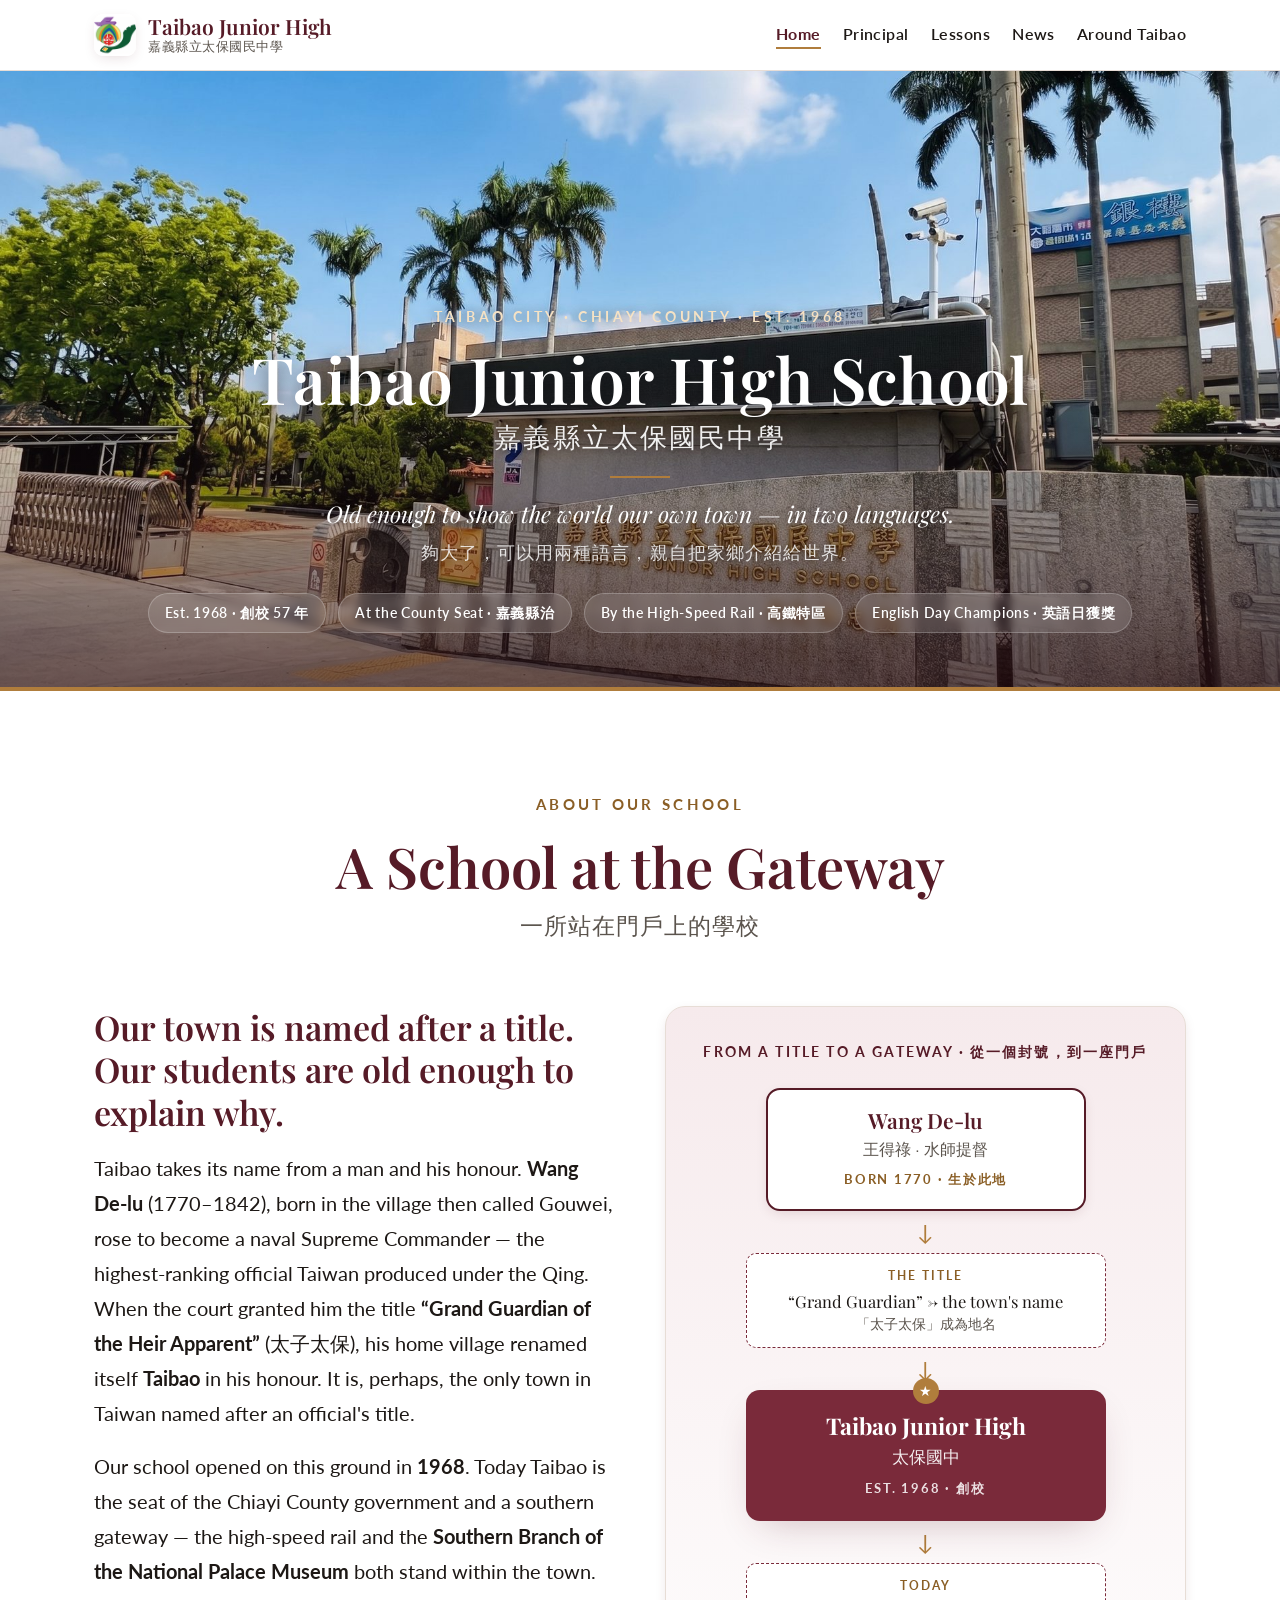
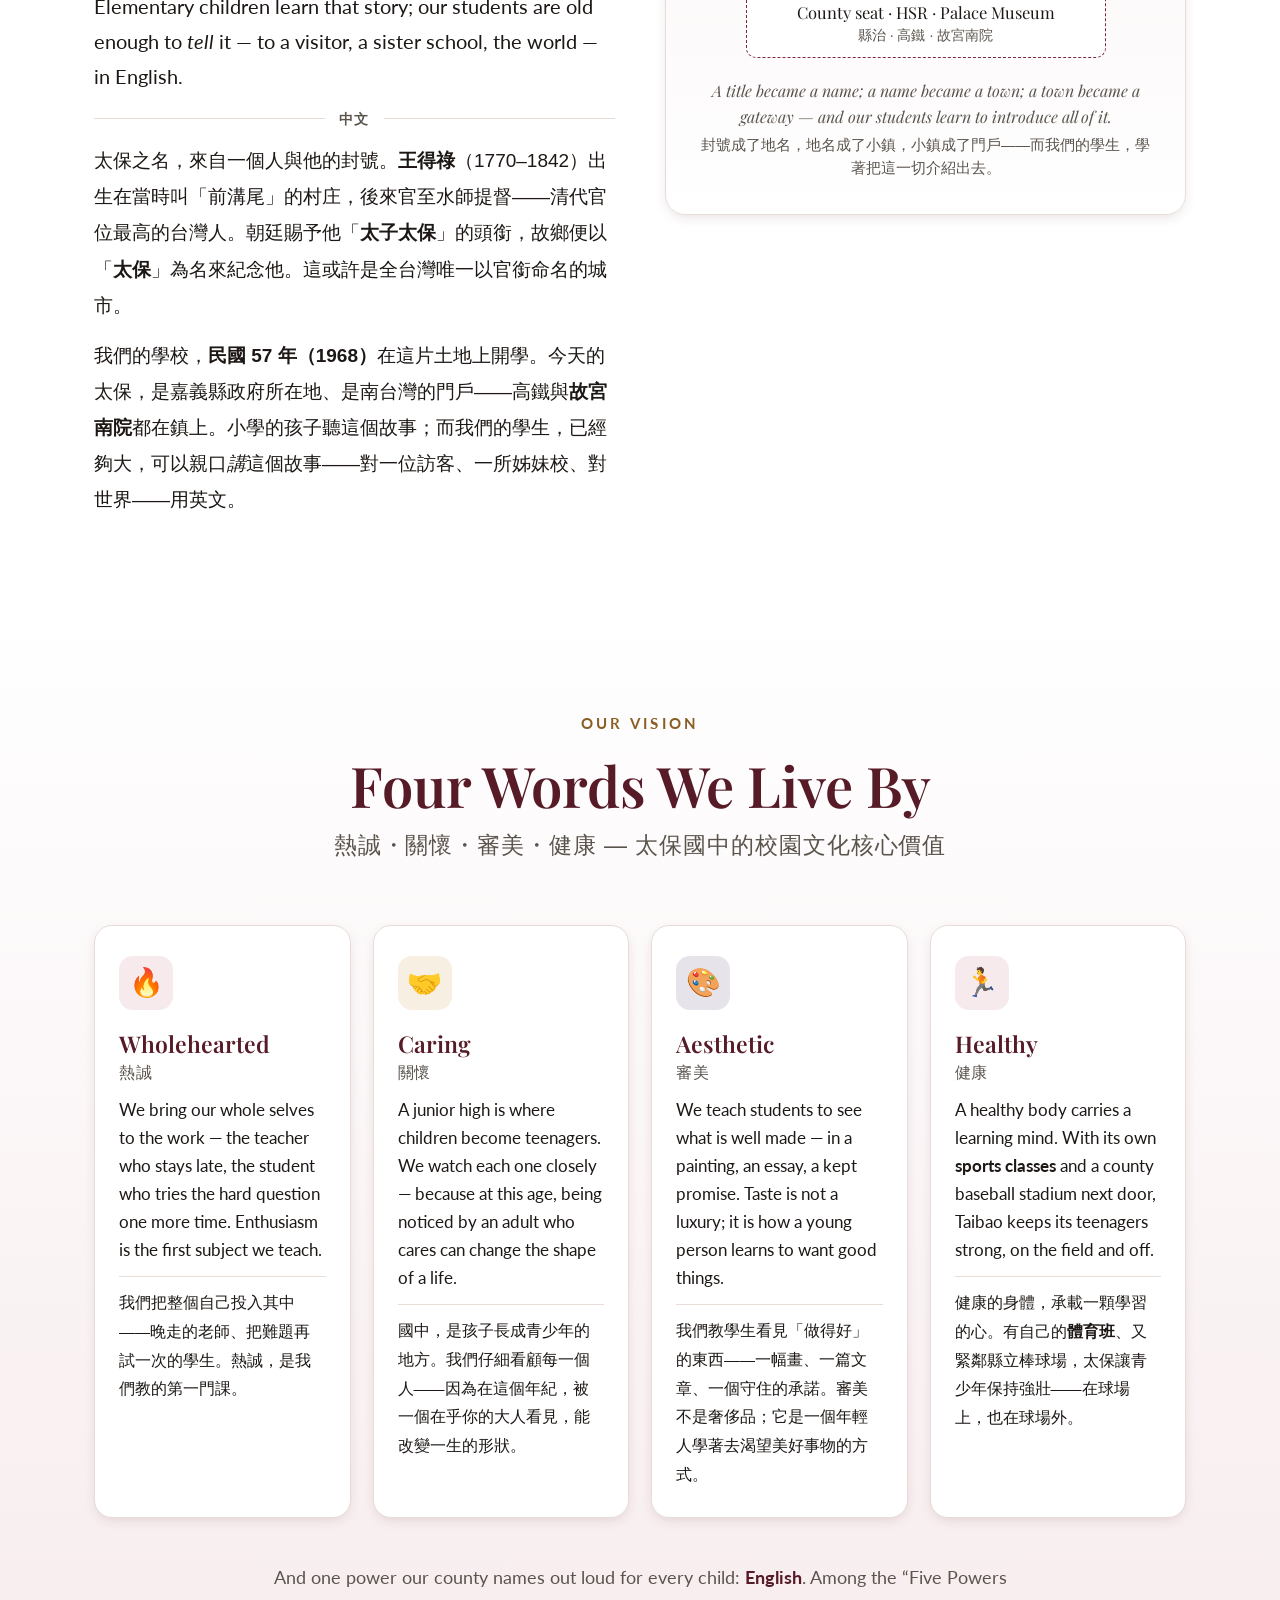
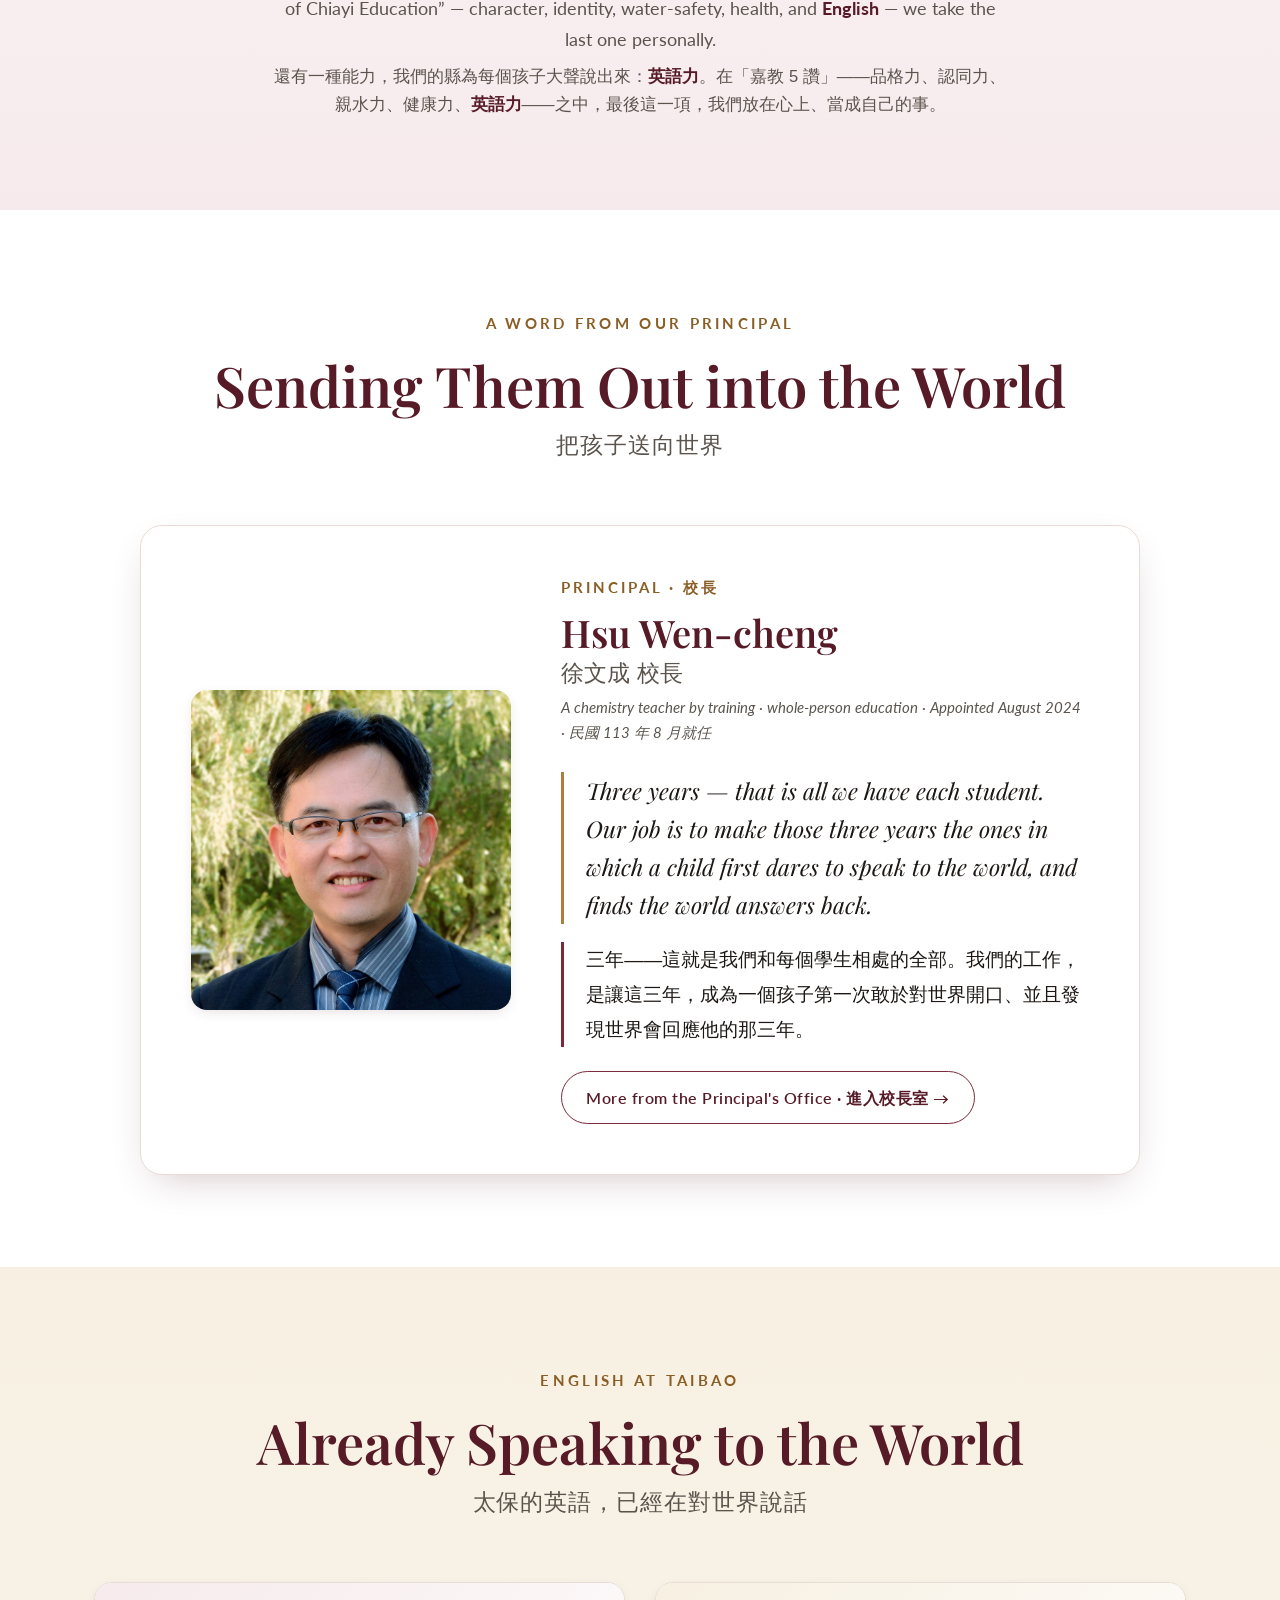
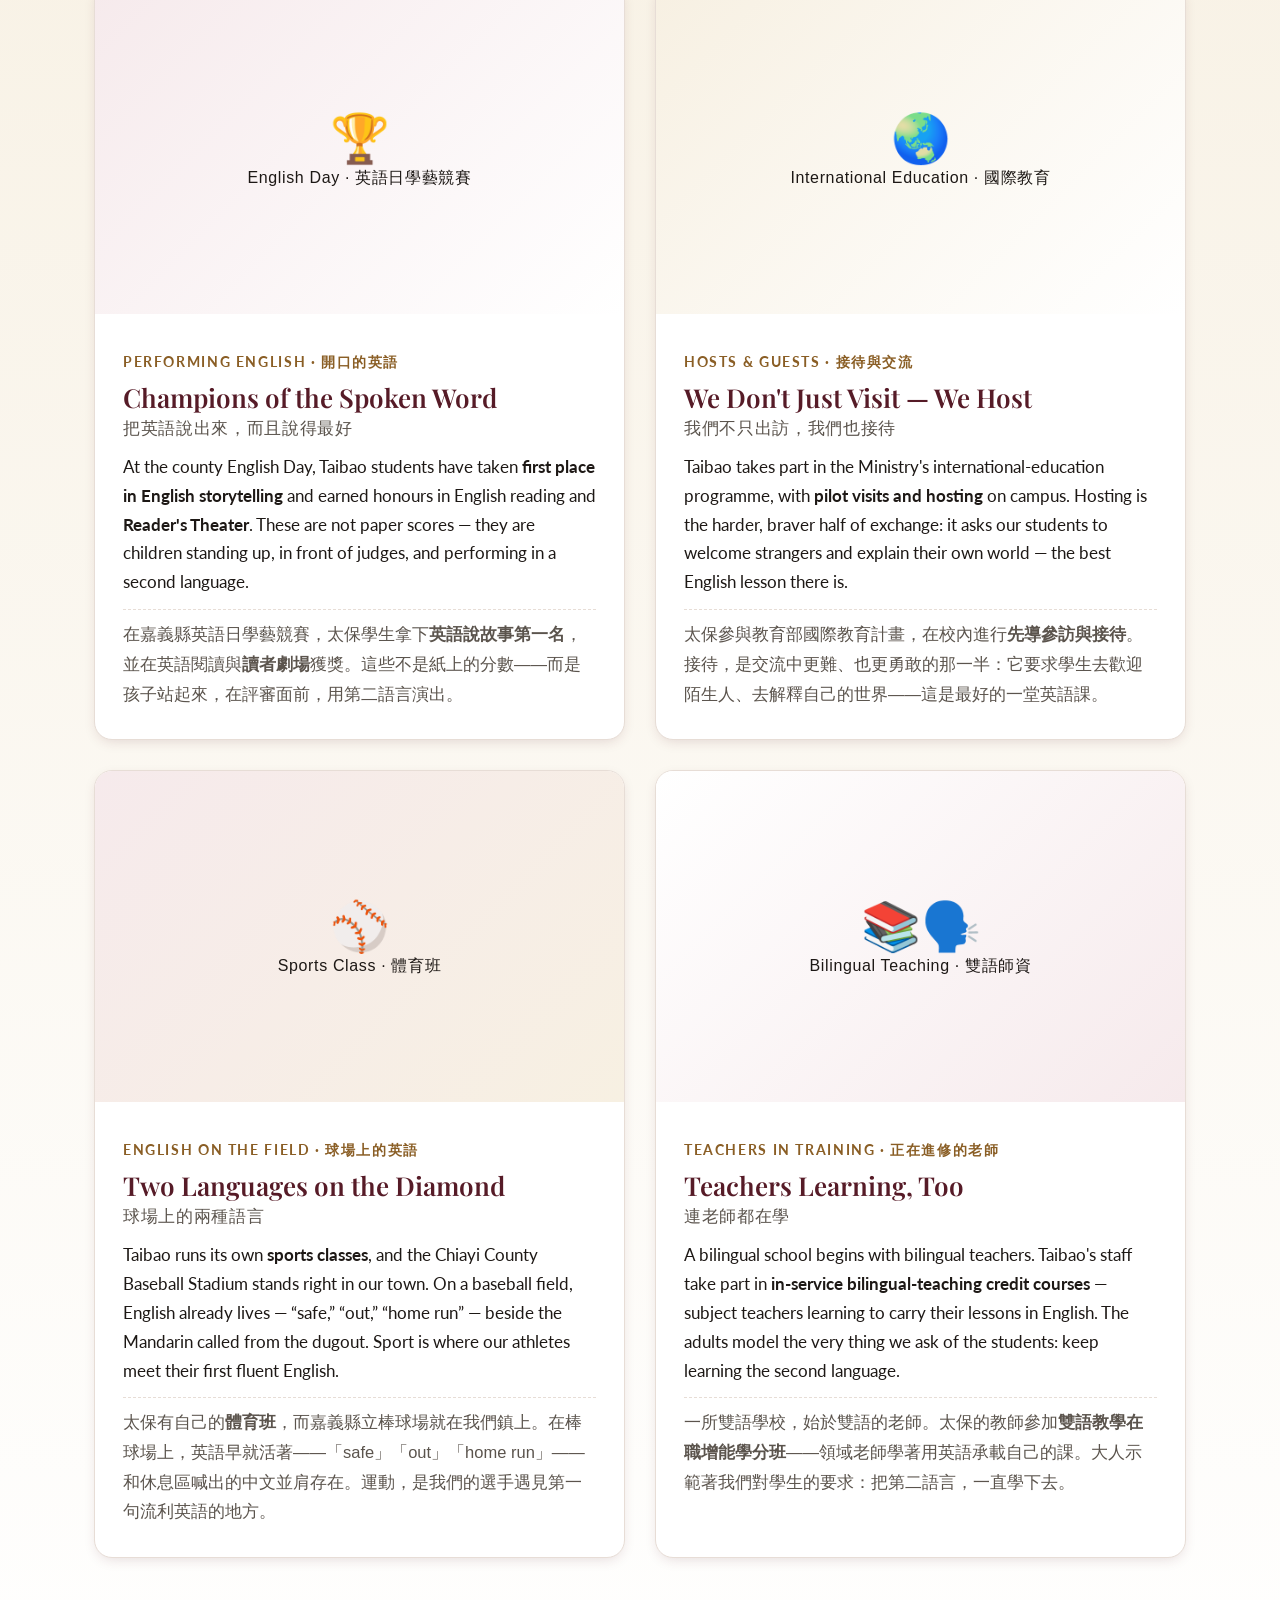
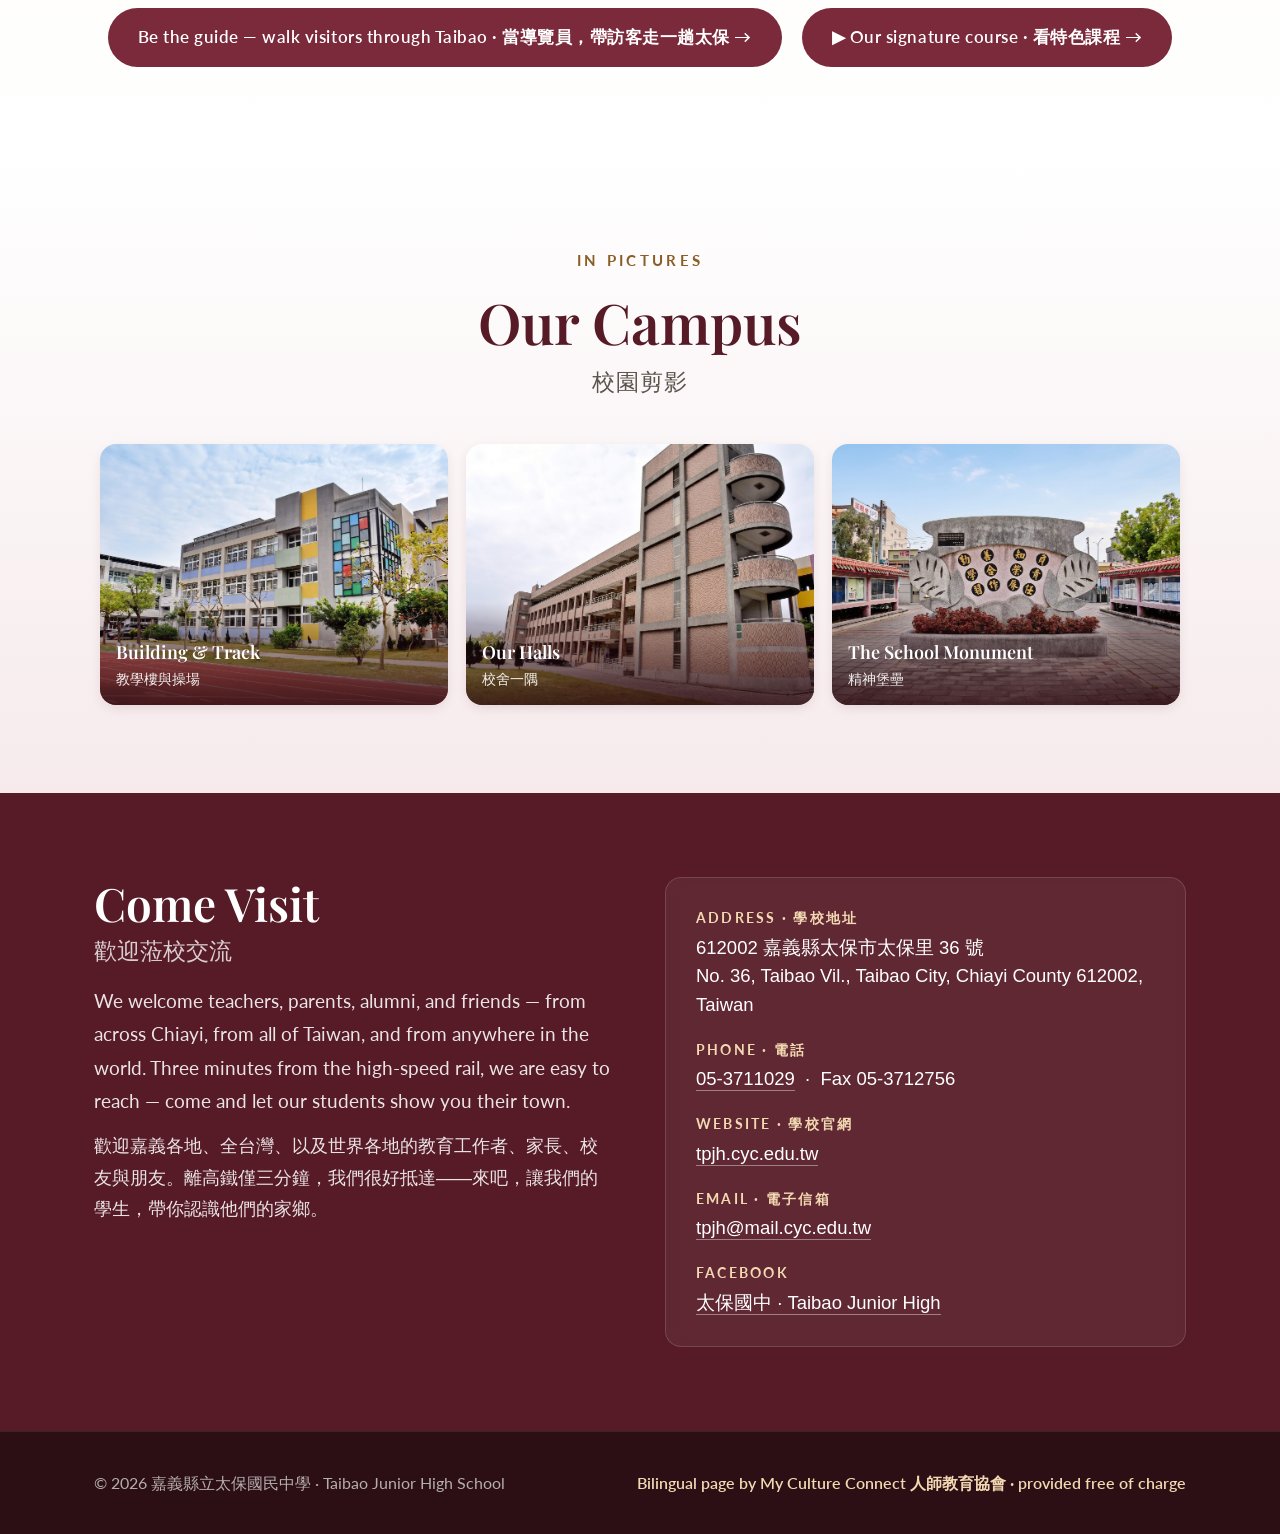
==== commit 22d90d06: "Vision cards: replace Chinese-character corner icons with emoji Per house rule (no single Chinese ch" ====
--- a/index.html
+++ b/index.html
@@ -146,7 +146,7 @@
     <div class="pillars">
 
       <article class="pillar">
-        <div class="icon">熱誠</div>
+        <div class="icon">🔥</div>
         <h3>Wholehearted
           <small>熱誠</small>
         </h3>
@@ -156,7 +156,7 @@
       </article>
 
       <article class="pillar">
-        <div class="icon">關懷</div>
+        <div class="icon">🤝</div>
         <h3>Caring
           <small>關懷</small>
         </h3>
@@ -166,7 +166,7 @@
       </article>
 
       <article class="pillar">
-        <div class="icon">審美</div>
+        <div class="icon">🎨</div>
         <h3>Aesthetic
           <small>審美</small>
         </h3>
@@ -176,7 +176,7 @@
       </article>
 
       <article class="pillar">
-        <div class="icon">健康</div>
+        <div class="icon">🏃</div>
         <h3>Healthy
           <small>健康</small>
         </h3>
--- a/assets/css/main.css
+++ b/assets/css/main.css
@@ -77,12 +77,13 @@
 /* uncomment the url() line below and drop the file in /photos.               */
 .title{
   position:relative;
-  /* Real school-gate photo with a bottom scrim only, so the gate sign stays visible */
+  /* Clean school-gate photo — NO full-frame mask. Only a soft bottom scrim under
+     the text; the sky and the gate stay sharp. Legibility comes from text-shadow. */
   background:
-    linear-gradient(to top, rgba(45,12,18,.92) 0%, rgba(45,12,18,.58) 26%, rgba(45,12,18,.16) 46%, transparent 64%),
-    url("../../photos/school-gate.jpg") center 48%/cover no-repeat,
+    linear-gradient(180deg, transparent 0%, transparent 46%, rgba(38,11,16,.66) 100%),
+    url("../../photos/school-gate.jpg") center 42%/cover no-repeat,
     #561B27;
-  min-height:640px;
+  min-height:620px;
   display:flex;align-items:flex-end;
   text-align:center;color:#fff;
   border-bottom:4px solid var(--bronze);
@@ -92,8 +93,9 @@
 .title__eyebrow{
   display:inline-block;
   font-size:14px;letter-spacing:.26em;
-  color:rgba(243,217,178,.96);font-weight:700;
+  color:rgba(247,226,196,.98);font-weight:700;
   text-transform:uppercase;margin-bottom:16px;
+  text-shadow:0 1px 12px rgba(0,0,0,.6);
 }
 .title h1{
   font-family:'Playfair Display','PingFang TC',serif;
@@ -113,7 +115,8 @@
 .title__tagline{
   max-width:680px;margin:0 auto;
   font-family:'Playfair Display',serif;font-style:italic;
-  font-size:23px;color:rgba(255,255,255,.96);line-height:1.55;
+  font-size:23px;color:#fff;line-height:1.55;
+  text-shadow:0 1px 12px rgba(0,0,0,.55);
 }
 .title__tagline .tagline-zh{
   display:block;font-style:normal;
@@ -339,11 +342,12 @@
 }
 .page-hero > .wrap{width:100%;padding:66px 0 40px;position:relative;z-index:1;}
 /* per-page banner photos — clear campus photo + bottom scrim only */
-.page-hero.ph-principal{background:linear-gradient(to top, rgba(45,12,18,.93) 0%, rgba(45,12,18,.52) 34%, rgba(45,12,18,.12) 62%, transparent 82%), url("../../photos/campus-principal.jpg") center 48%/cover no-repeat, #561B27;}
-.page-hero.ph-course{background:linear-gradient(to top, rgba(45,12,18,.93) 0%, rgba(45,12,18,.52) 34%, rgba(45,12,18,.12) 62%, transparent 82%), url("../../photos/campus-course.jpg") center 52%/cover no-repeat, #561B27;}
-.page-hero.ph-around{background:linear-gradient(to top, rgba(45,12,18,.93) 0%, rgba(45,12,18,.52) 34%, rgba(45,12,18,.12) 62%, transparent 82%), url("../../photos/campus-around.jpg") center 46%/cover no-repeat, #561B27;}
-.page-hero.ph-news{background:linear-gradient(to top, rgba(45,12,18,.93) 0%, rgba(45,12,18,.52) 34%, rgba(45,12,18,.12) 62%, transparent 82%), url("../../photos/campus-news.jpg") center 46%/cover no-repeat, #561B27;}
-.page-hero .eyebrow{display:inline-block;font-size:13.5px;letter-spacing:.22em;text-transform:uppercase;color:rgba(243,217,178,.96);font-weight:700;margin-bottom:14px;}
+.page-hero.ph-principal{background:linear-gradient(180deg, transparent 0%, transparent 42%, rgba(38,11,16,.68) 100%), url("../../photos/campus-principal.jpg") center 48%/cover no-repeat, #561B27;}
+.page-hero.ph-course{background:linear-gradient(180deg, transparent 0%, transparent 42%, rgba(38,11,16,.68) 100%), url("../../photos/campus-course.jpg") center 52%/cover no-repeat, #561B27;}
+.page-hero.ph-around{background:linear-gradient(180deg, transparent 0%, transparent 42%, rgba(38,11,16,.68) 100%), url("../../photos/campus-around.jpg") center 46%/cover no-repeat, #561B27;}
+.page-hero.ph-news{background:linear-gradient(180deg, transparent 0%, transparent 42%, rgba(38,11,16,.68) 100%), url("../../photos/campus-news.jpg") center 46%/cover no-repeat, #561B27;}
+.page-hero .eyebrow,.page-hero h1,.page-hero .tagline{text-shadow:0 1px 12px rgba(0,0,0,.55);}
+.page-hero .eyebrow{display:inline-block;font-size:13.5px;letter-spacing:.22em;text-transform:uppercase;color:rgba(247,226,196,.98);font-weight:700;margin-bottom:14px;}
 .page-hero h1{font-family:'Playfair Display','PingFang TC',serif;font-size:clamp(36px,5.5vw,52px);font-weight:600;line-height:1.1;color:#fff;margin-bottom:8px;}
 .page-hero h1 .zh{display:block;font-family:'PingFang TC',sans-serif;font-size:clamp(19px,2.2vw,23px);font-weight:500;letter-spacing:.06em;color:rgba(255,255,255,.86);margin-top:10px;}
 .page-hero .tagline{margin-top:18px;max-width:680px;font-family:'Playfair Display',serif;font-style:italic;font-size:20px;color:rgba(255,255,255,.93);line-height:1.55;}
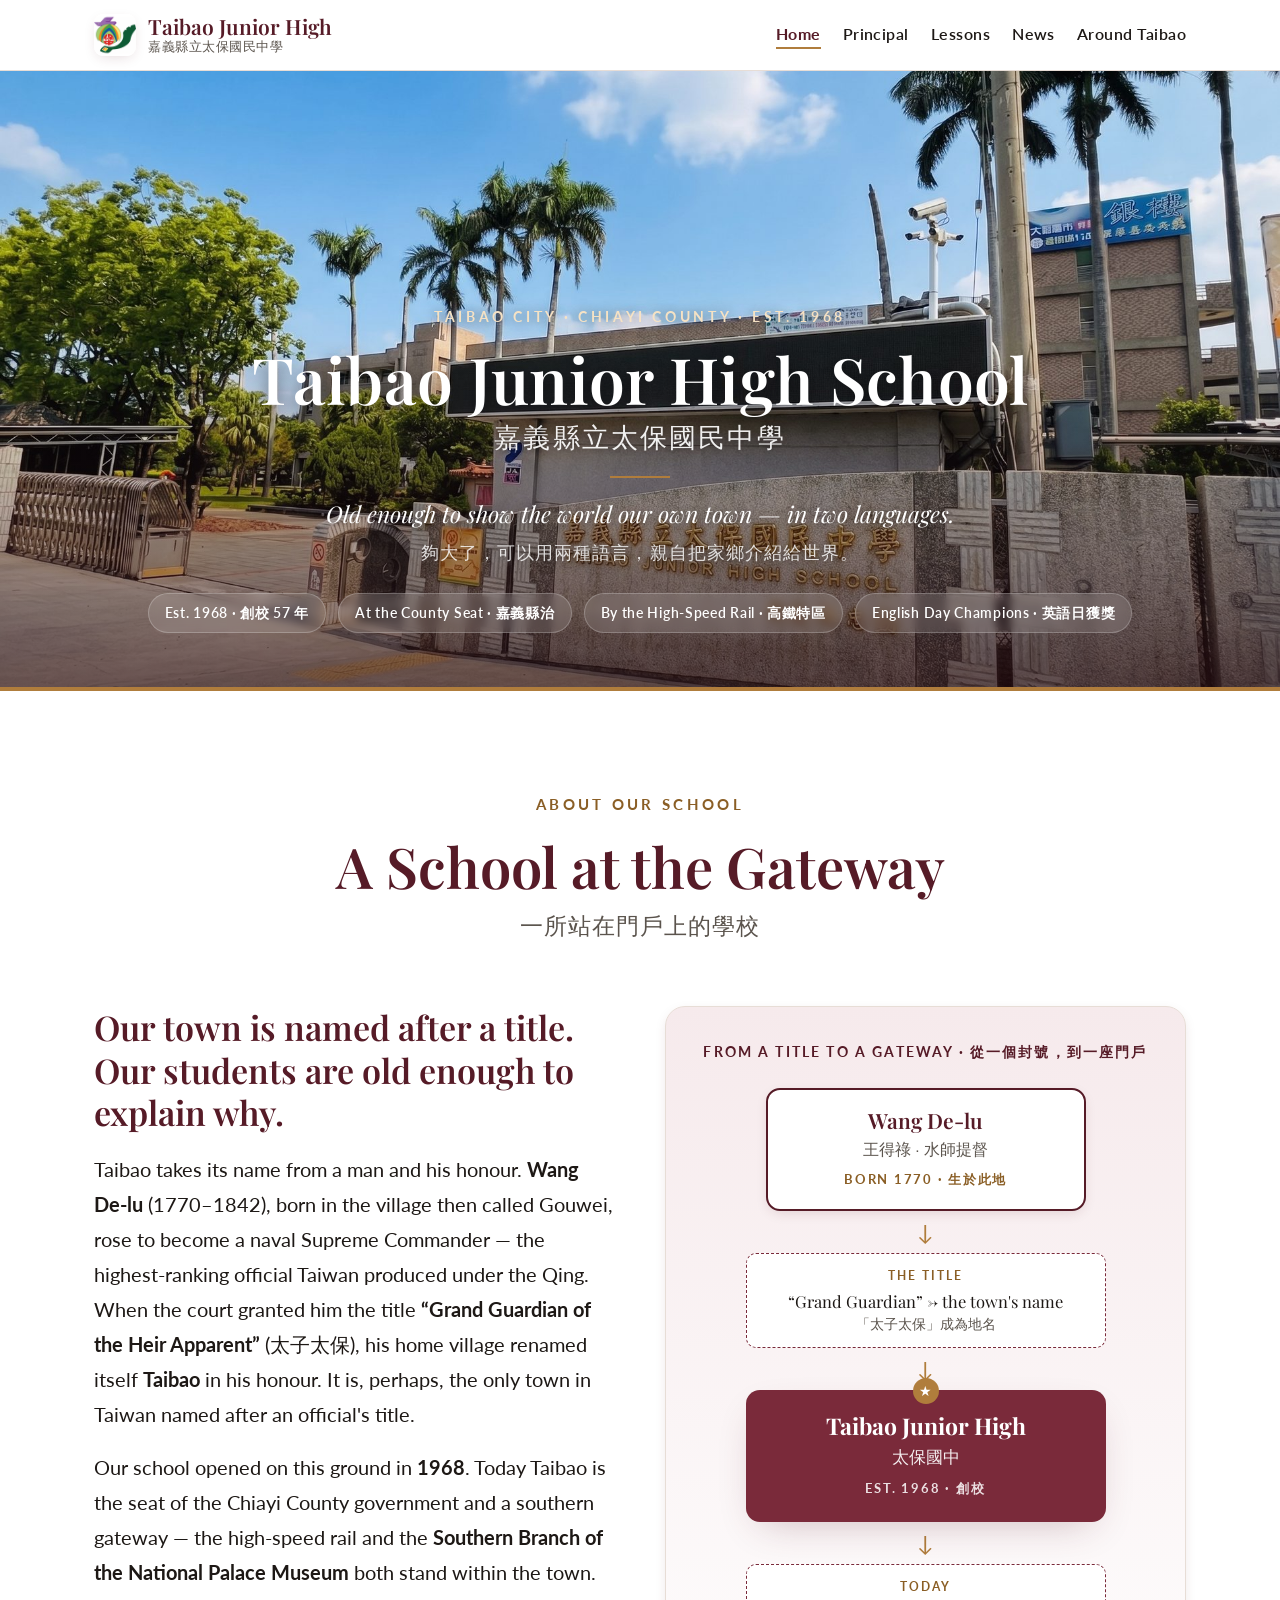
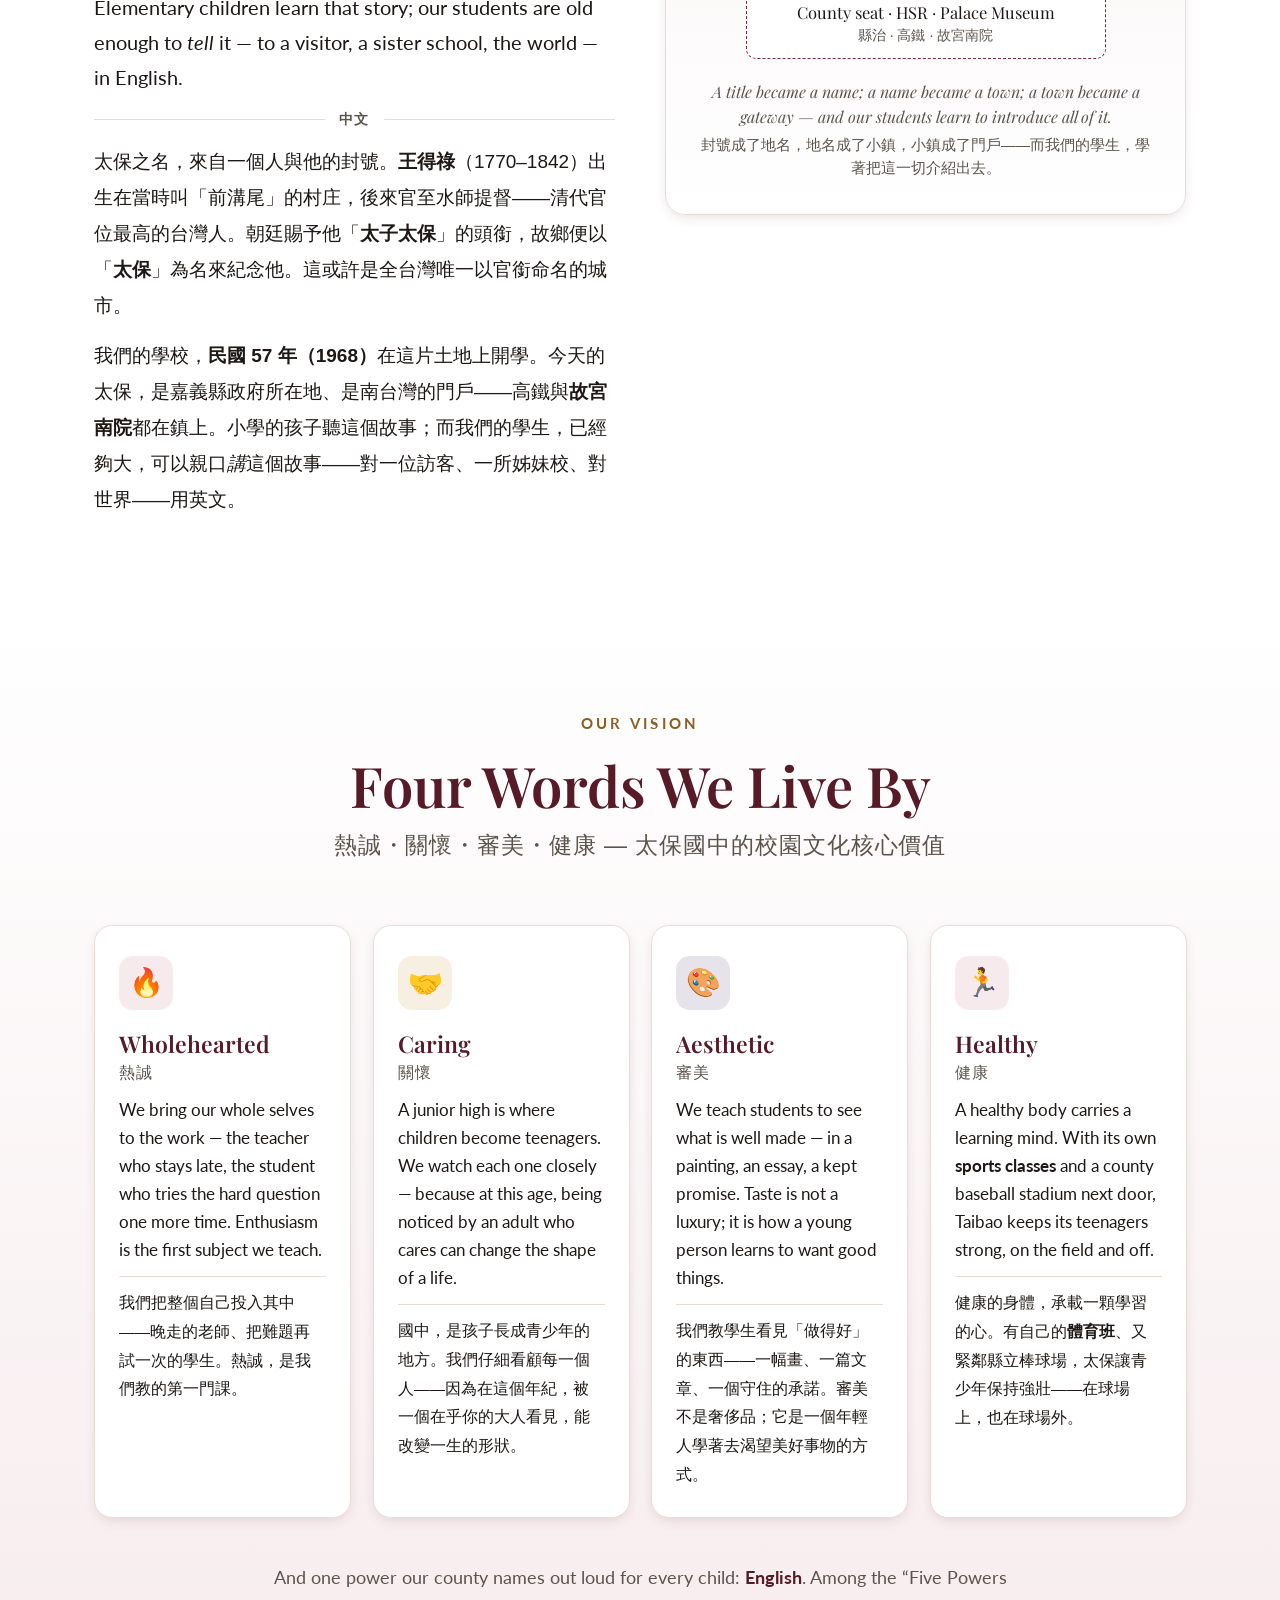
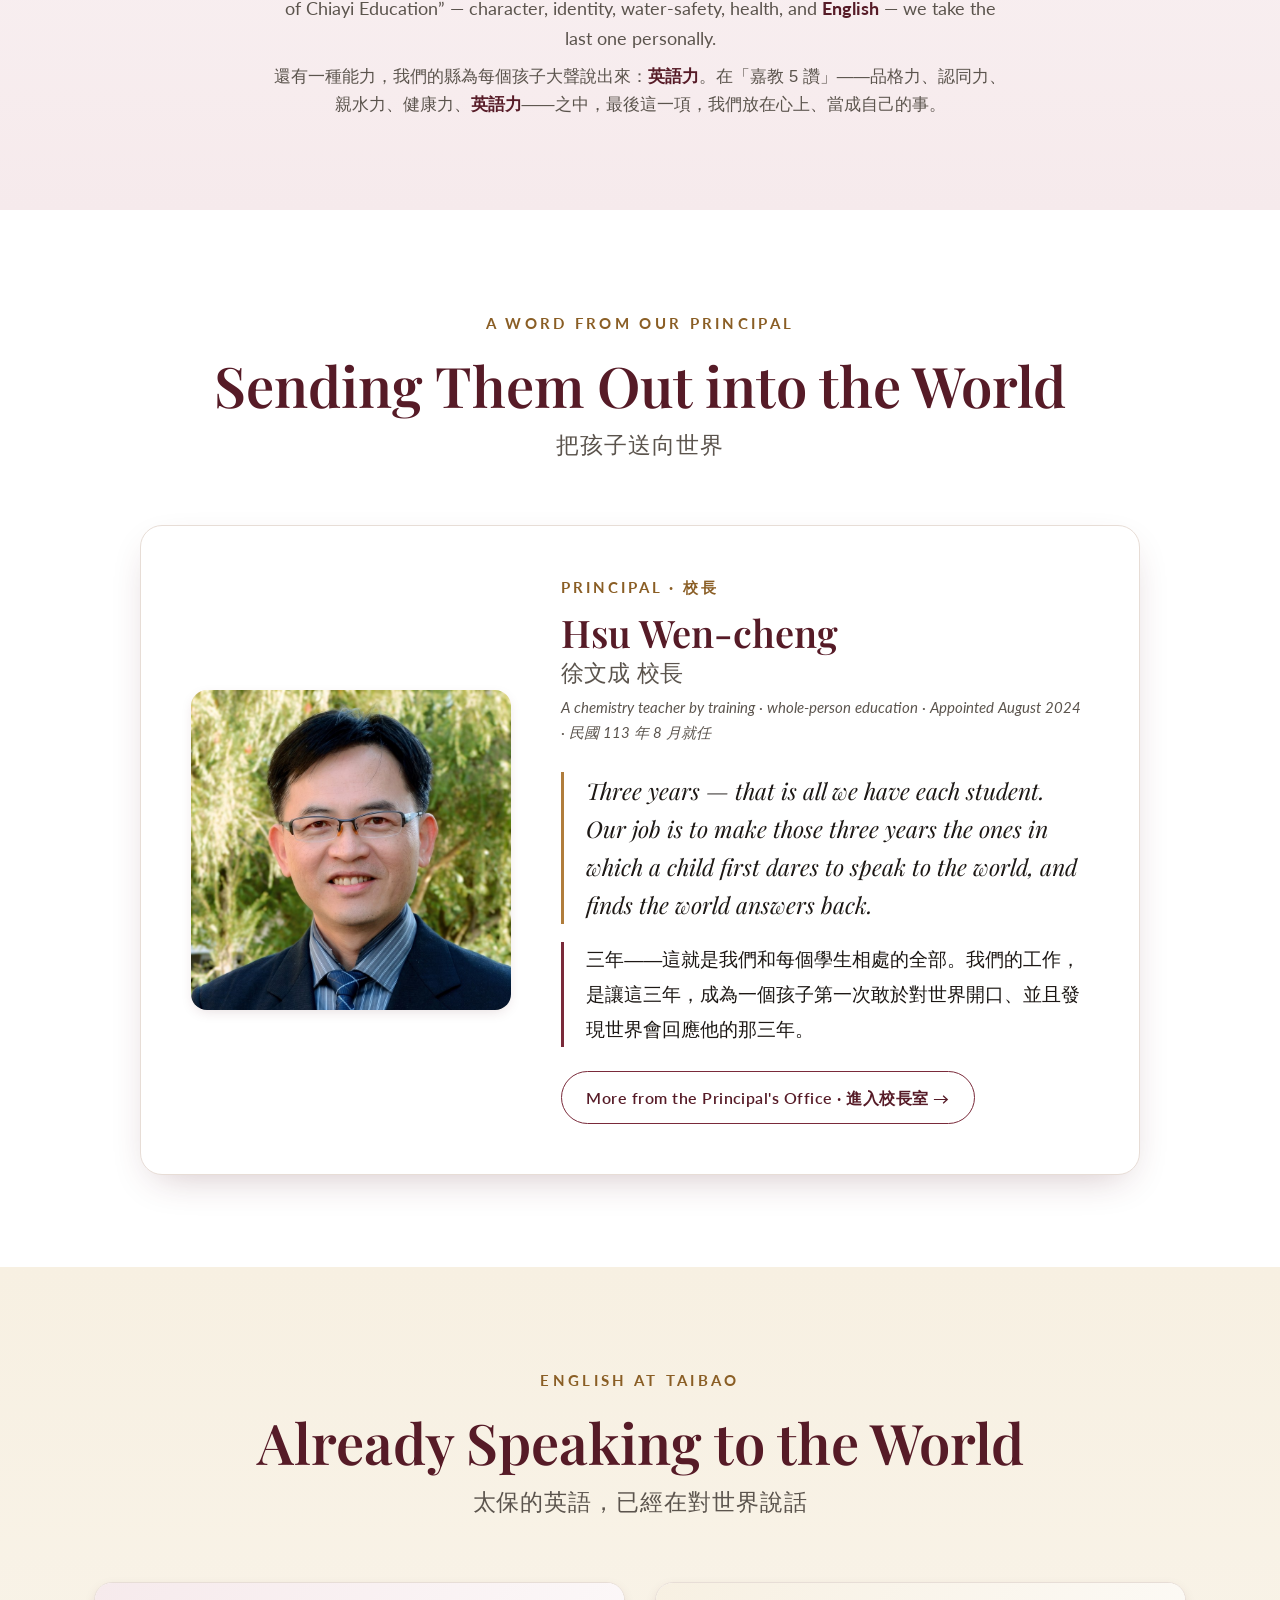
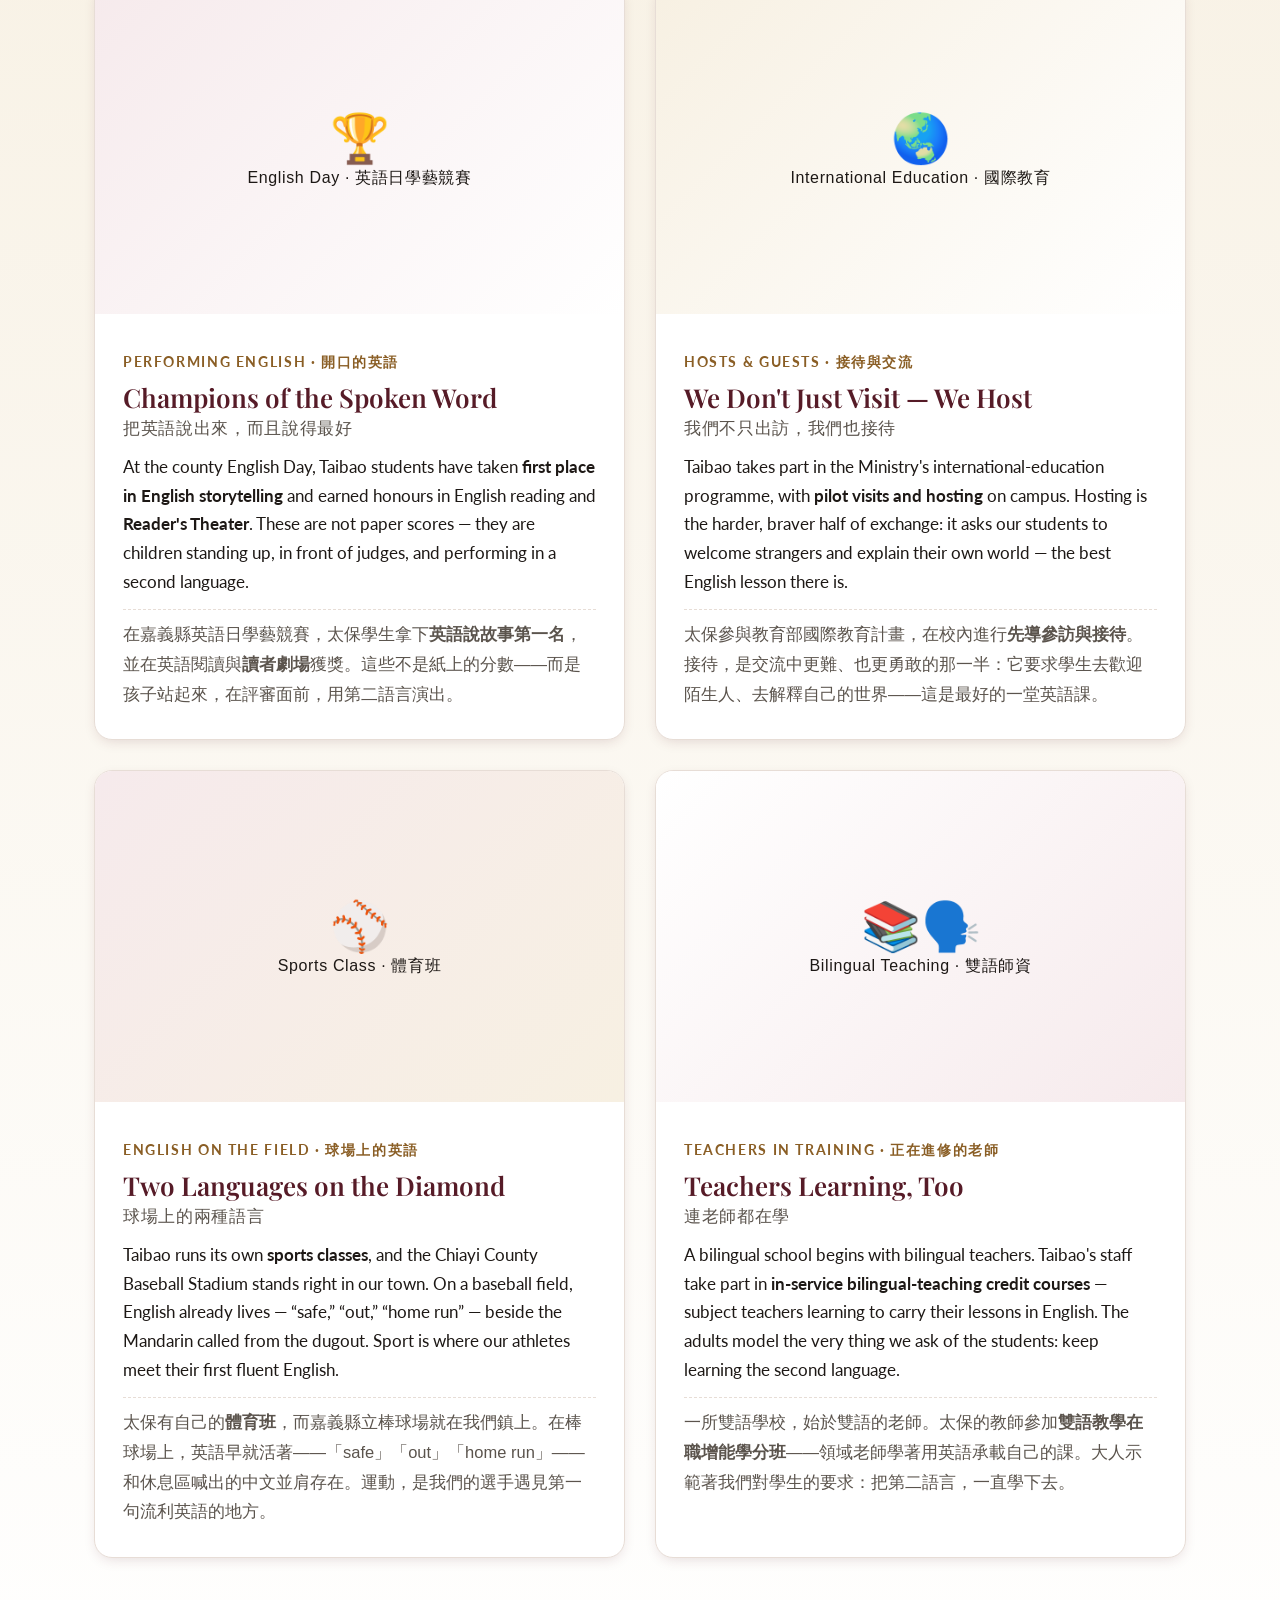
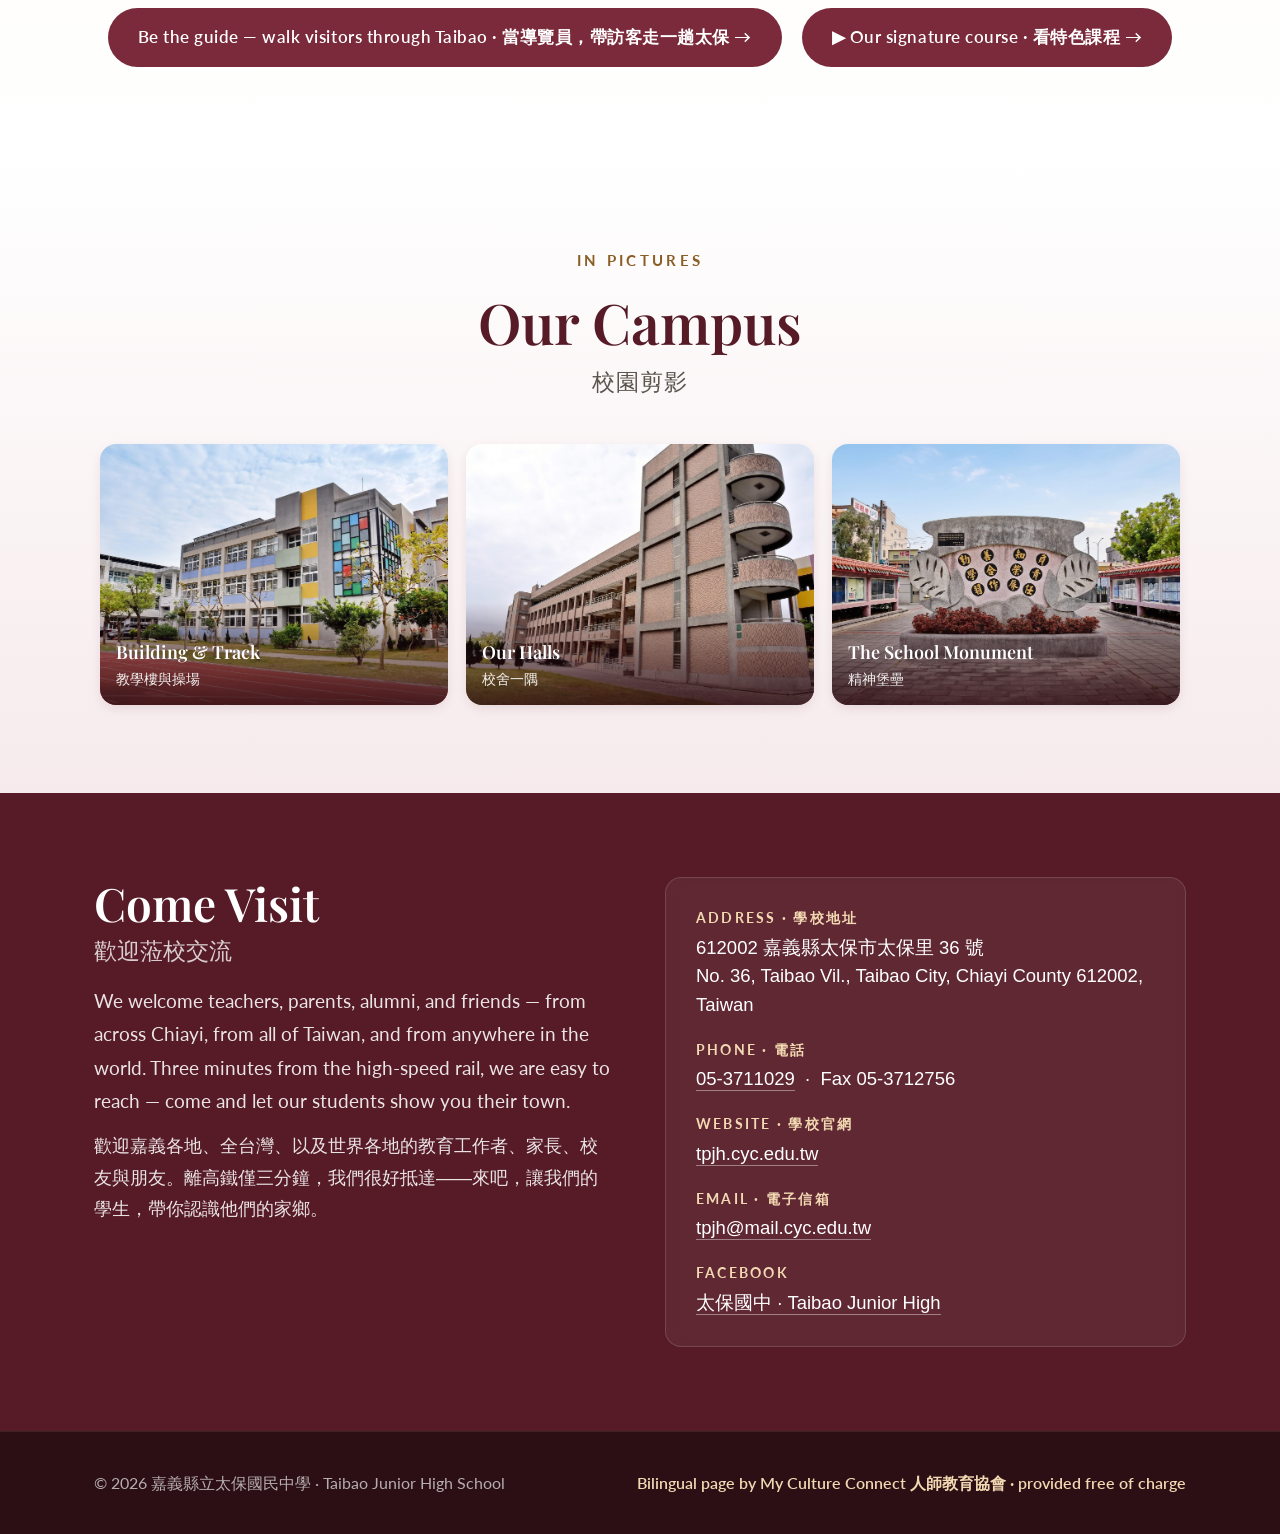
==== commit 833427db: "Add tasteful scroll-reveal animation (respects reduced motion) Sections and cards fade + slide up as" ====
--- a/index.html
+++ b/index.html
@@ -390,5 +390,6 @@
   </div>
 </footer>
 
+<script src="assets/js/site.js"></script>
 </body>
 </html>
--- a/assets/css/main.css
+++ b/assets/css/main.css
@@ -577,6 +577,19 @@
 .news-card .summary{font-size:16px;color:var(--ink);line-height:1.65;margin-top:12px;padding-top:12px;border-top:1px dashed var(--line);}
 
 
+/* ============ Scroll reveal ============ */
+/* Hidden state applies ONLY when JS is present (html.reveal-on) AND the user
+   has not asked to reduce motion. No-JS or reduced-motion → content is visible. */
+@media (prefers-reduced-motion: no-preference){
+  html.reveal-on .reveal{
+    opacity:0;transform:translateY(22px);
+    transition:opacity .7s cubic-bezier(.22,.61,.36,1), transform .7s cubic-bezier(.22,.61,.36,1);
+    will-change:opacity,transform;
+  }
+  html.reveal-on .reveal.in{opacity:1;transform:none;}
+}
+
+
 /* ============ Mobile ============ */
 @media (min-width: 881px){
   body{font-size:22px;}
